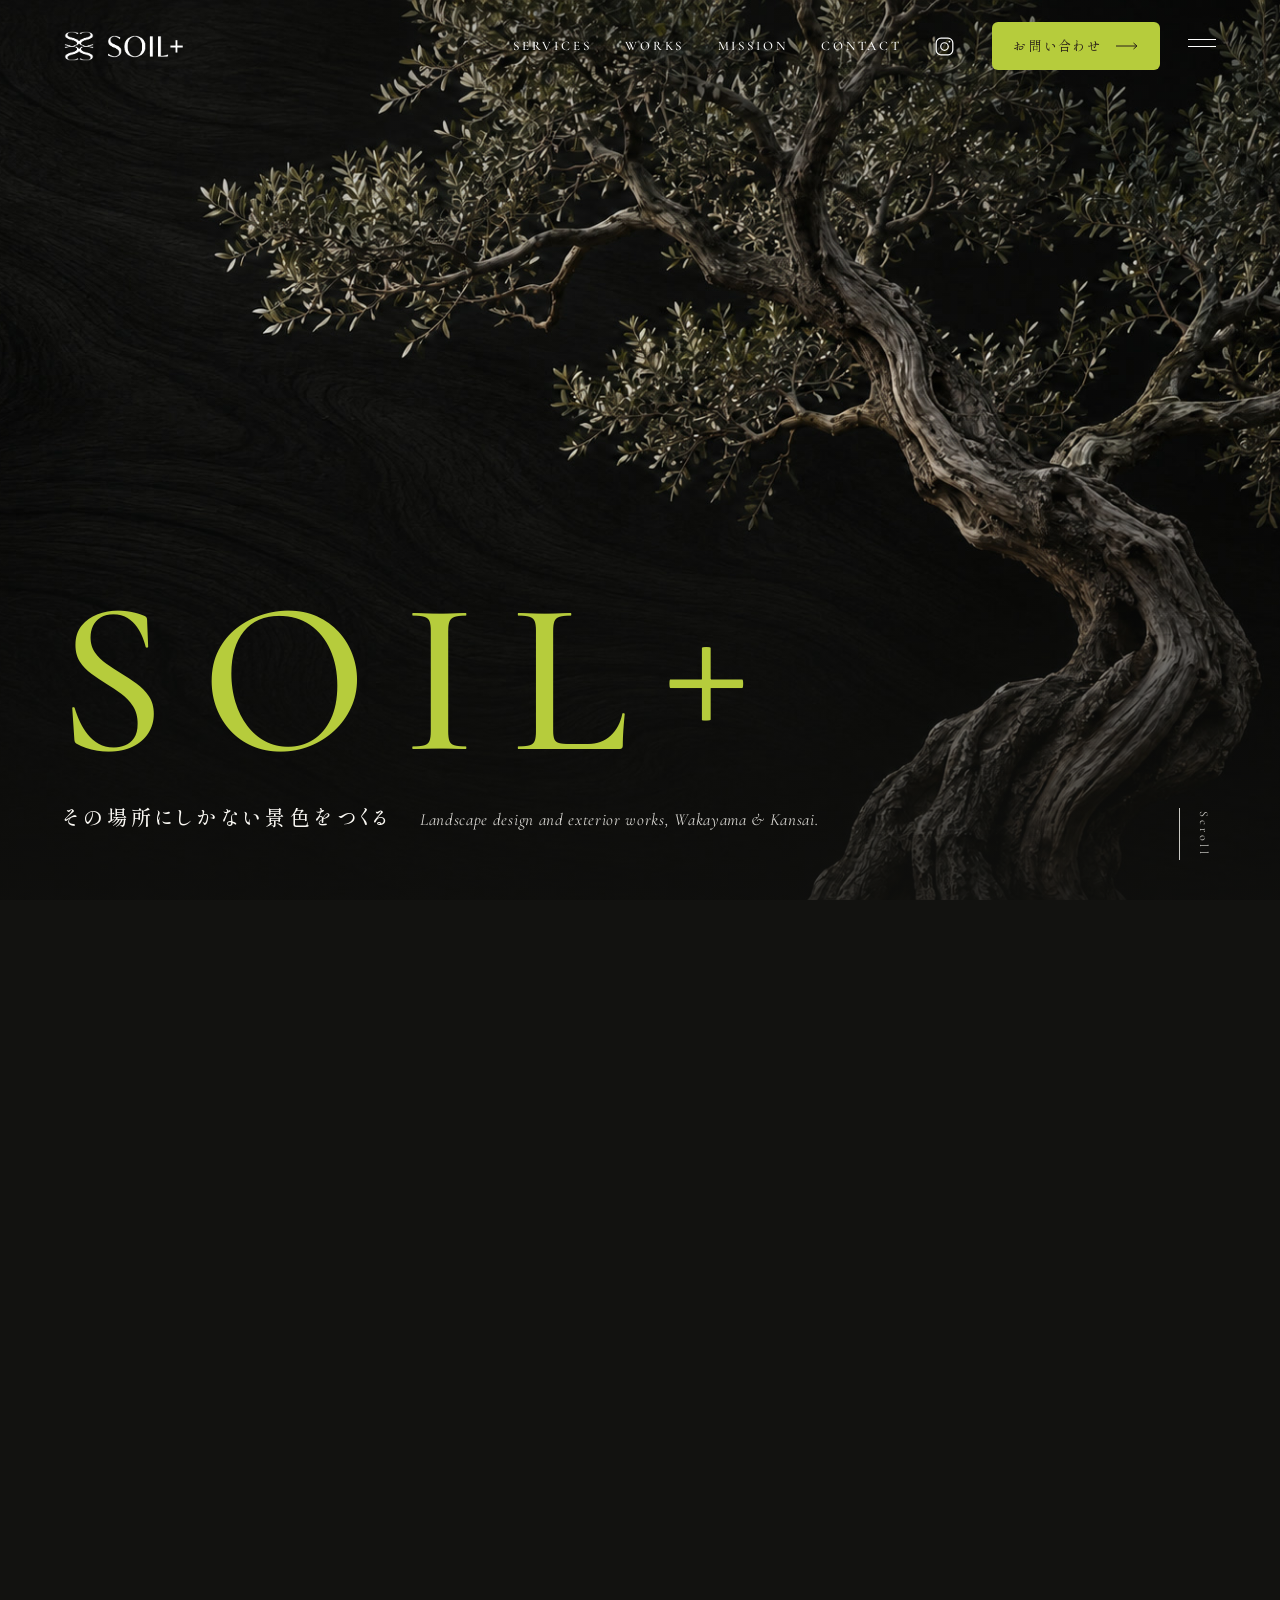
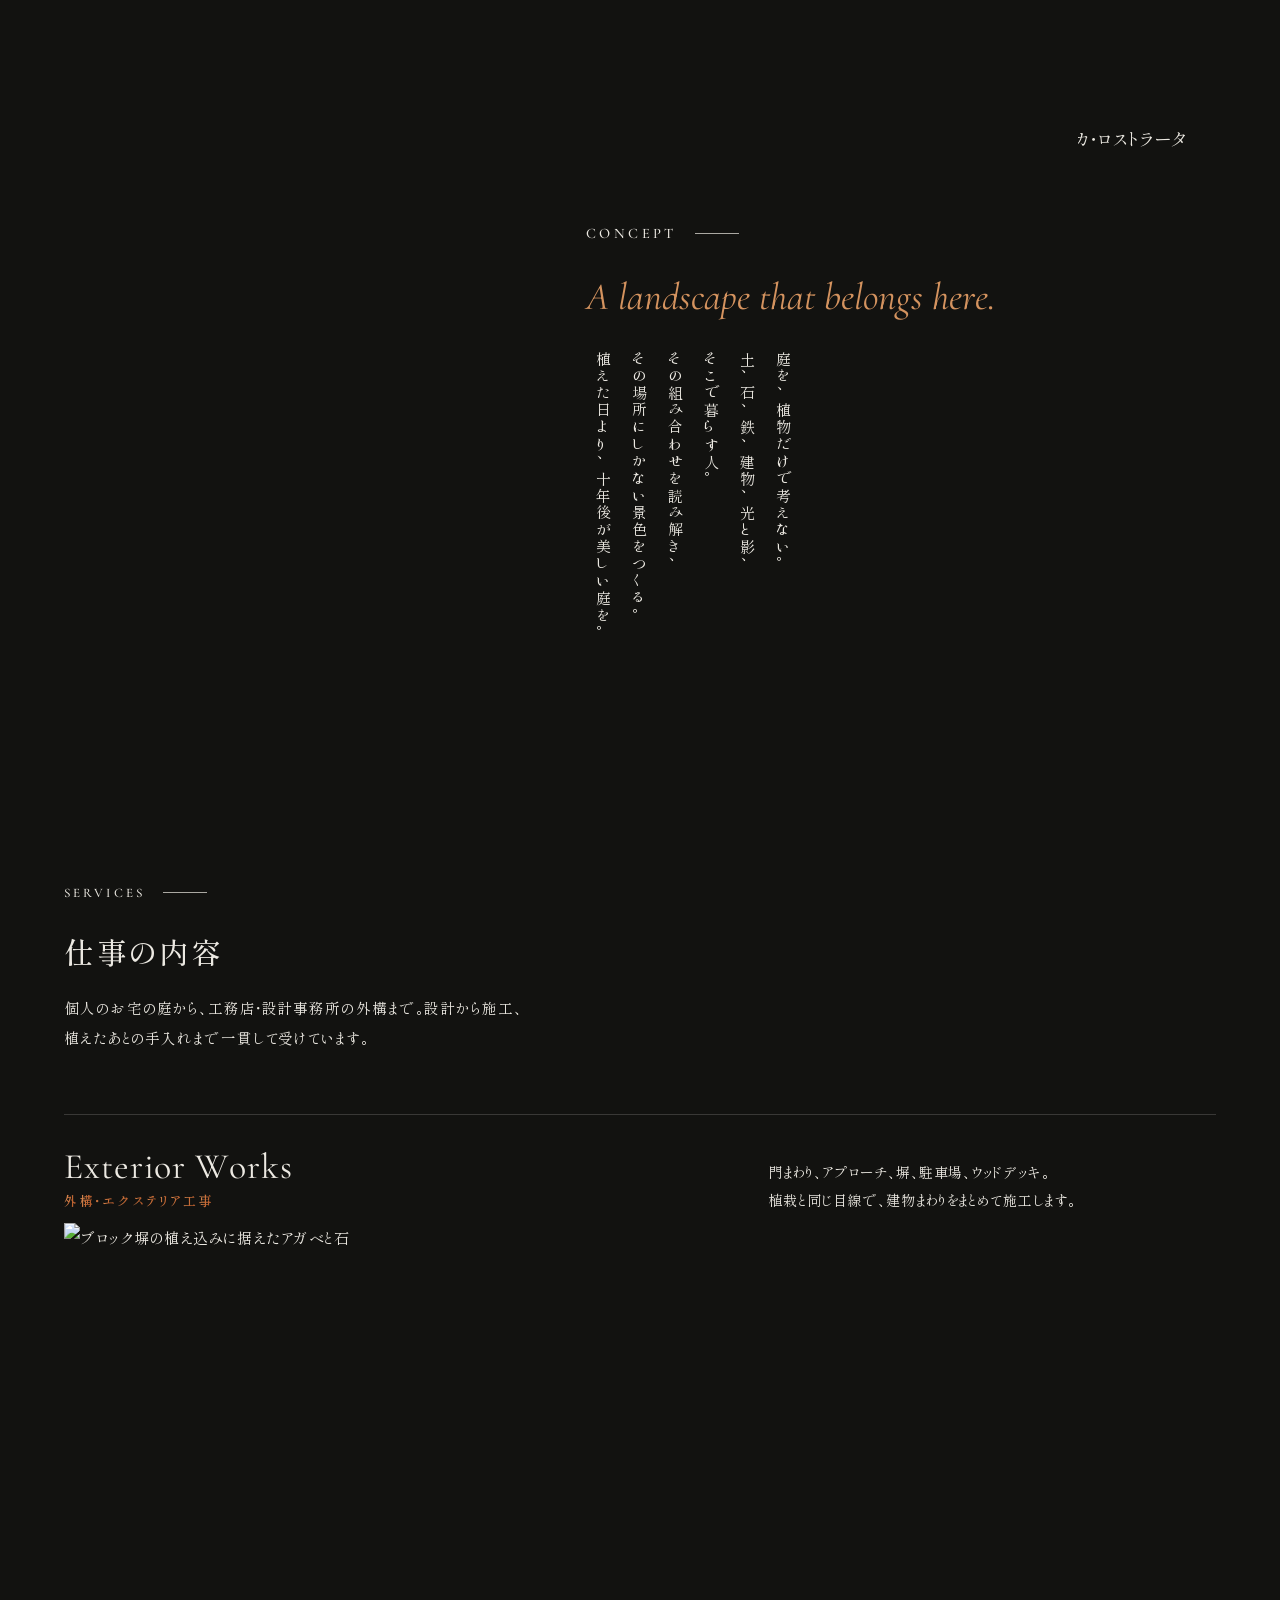
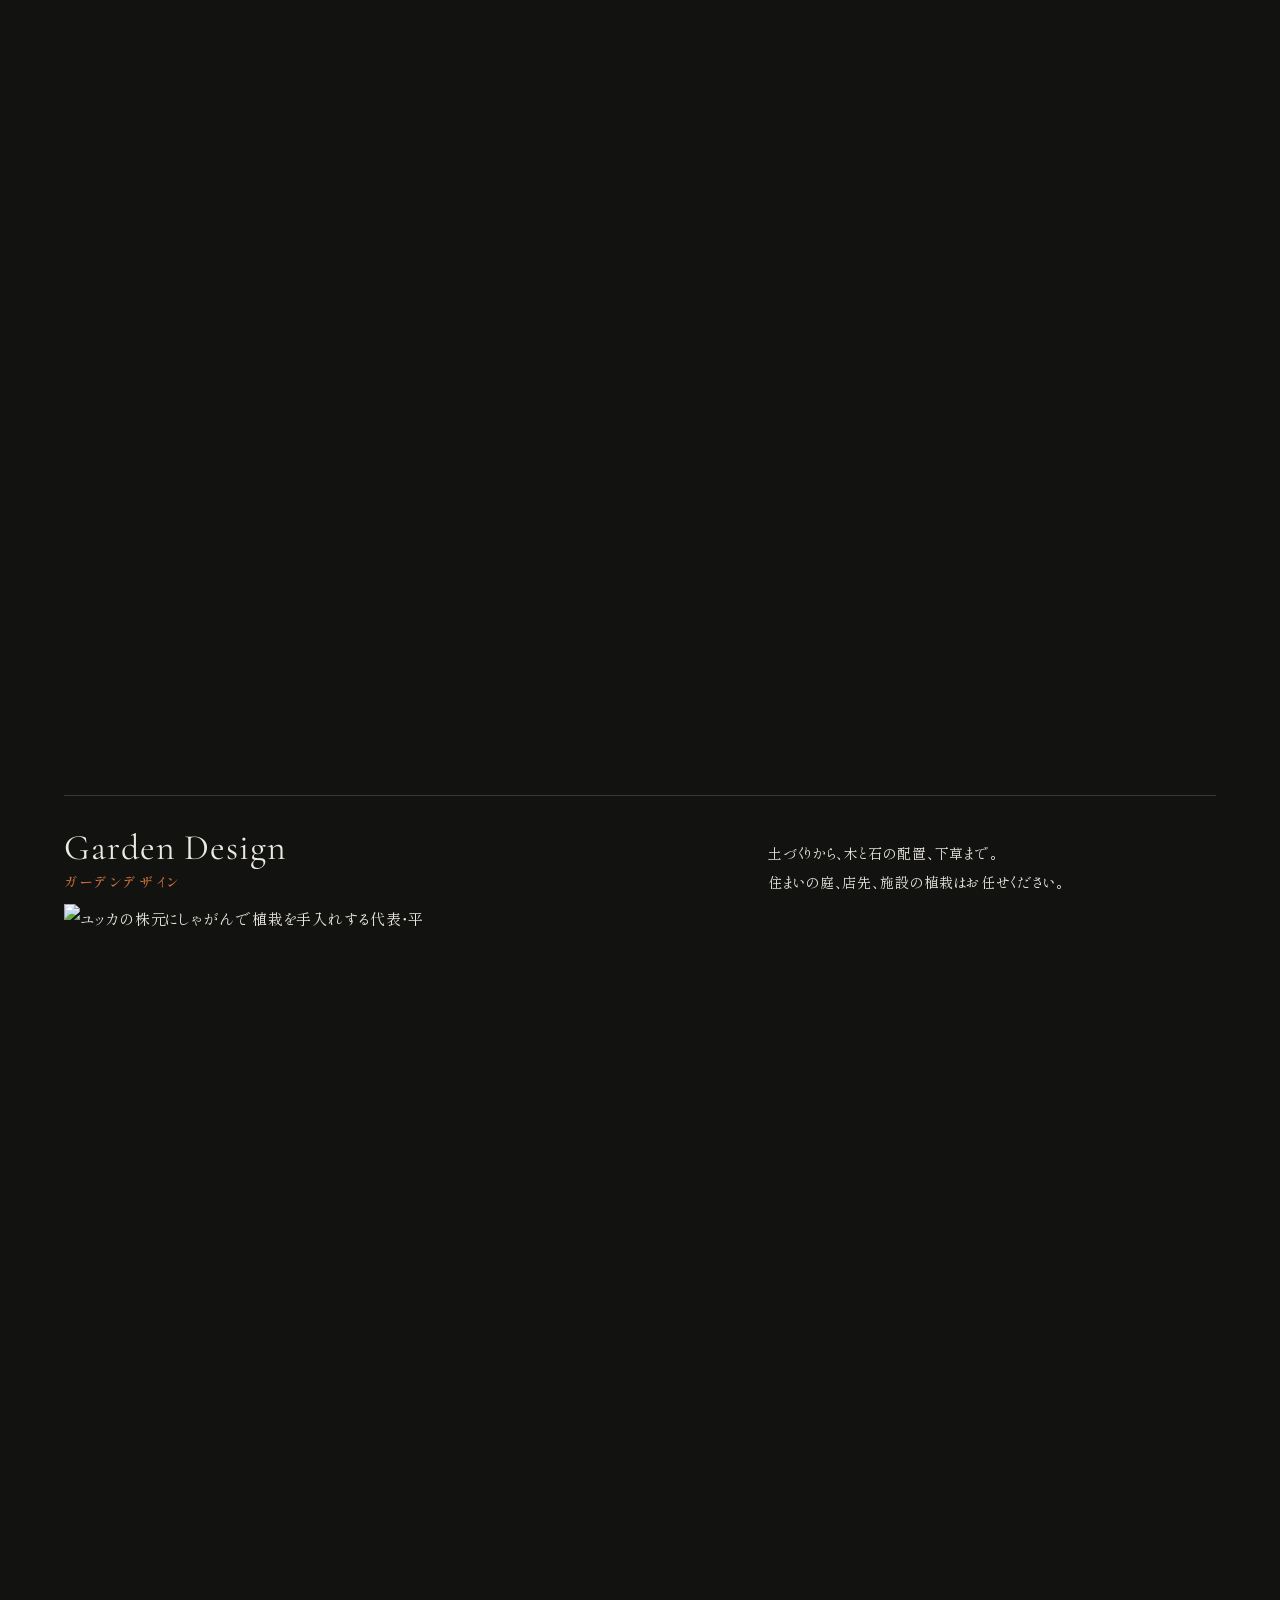
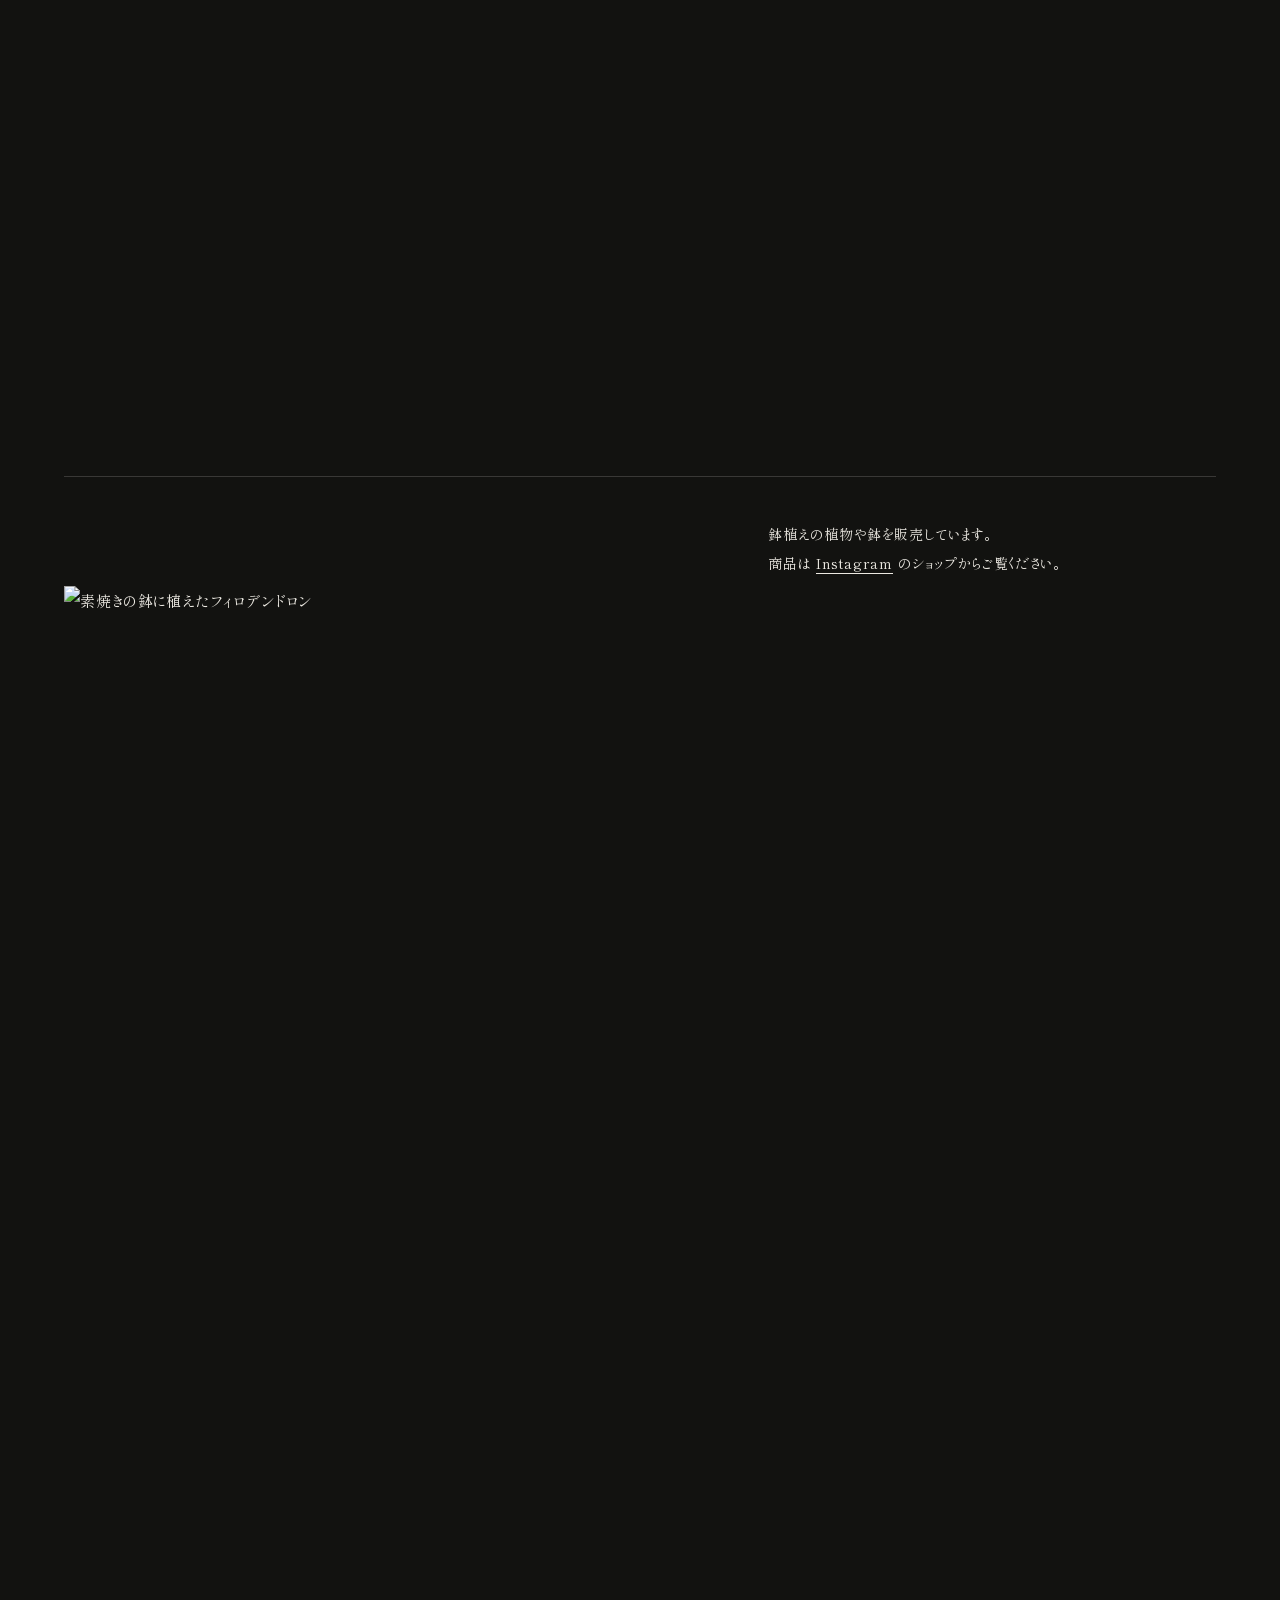
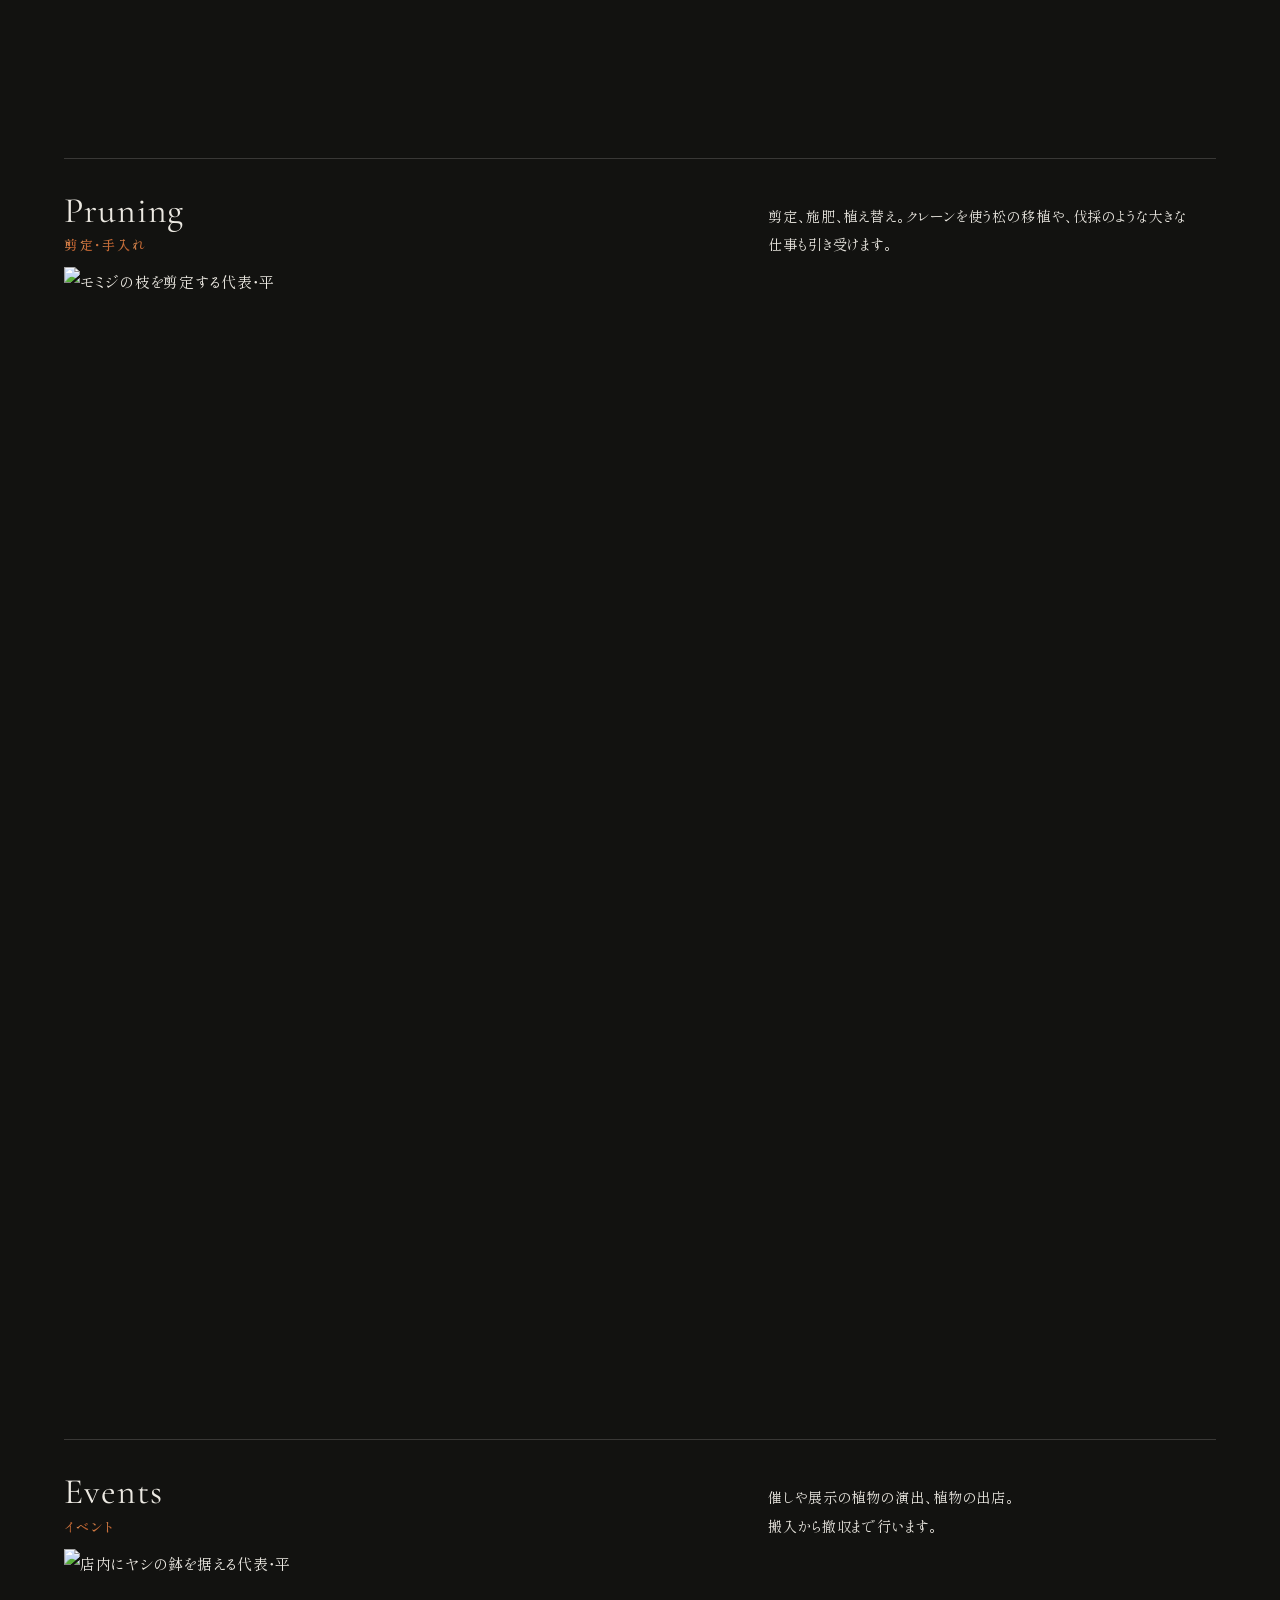
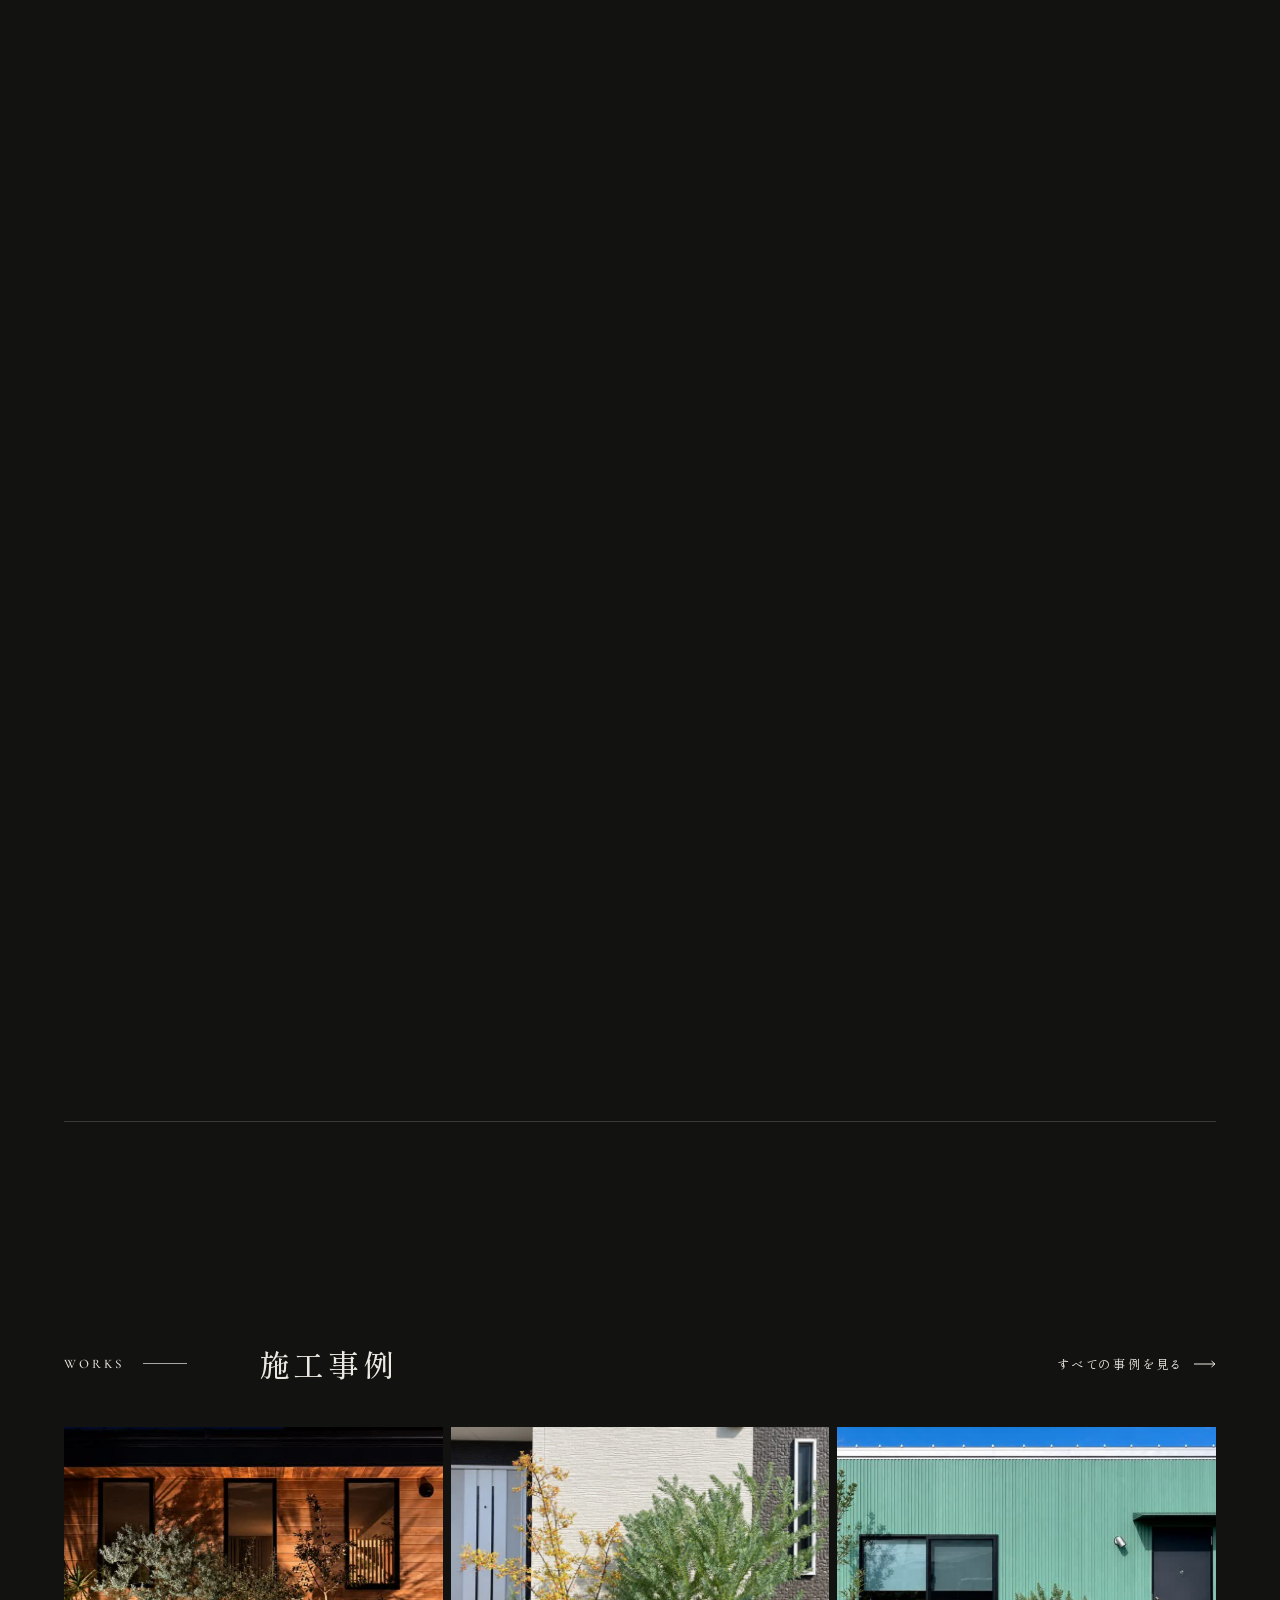
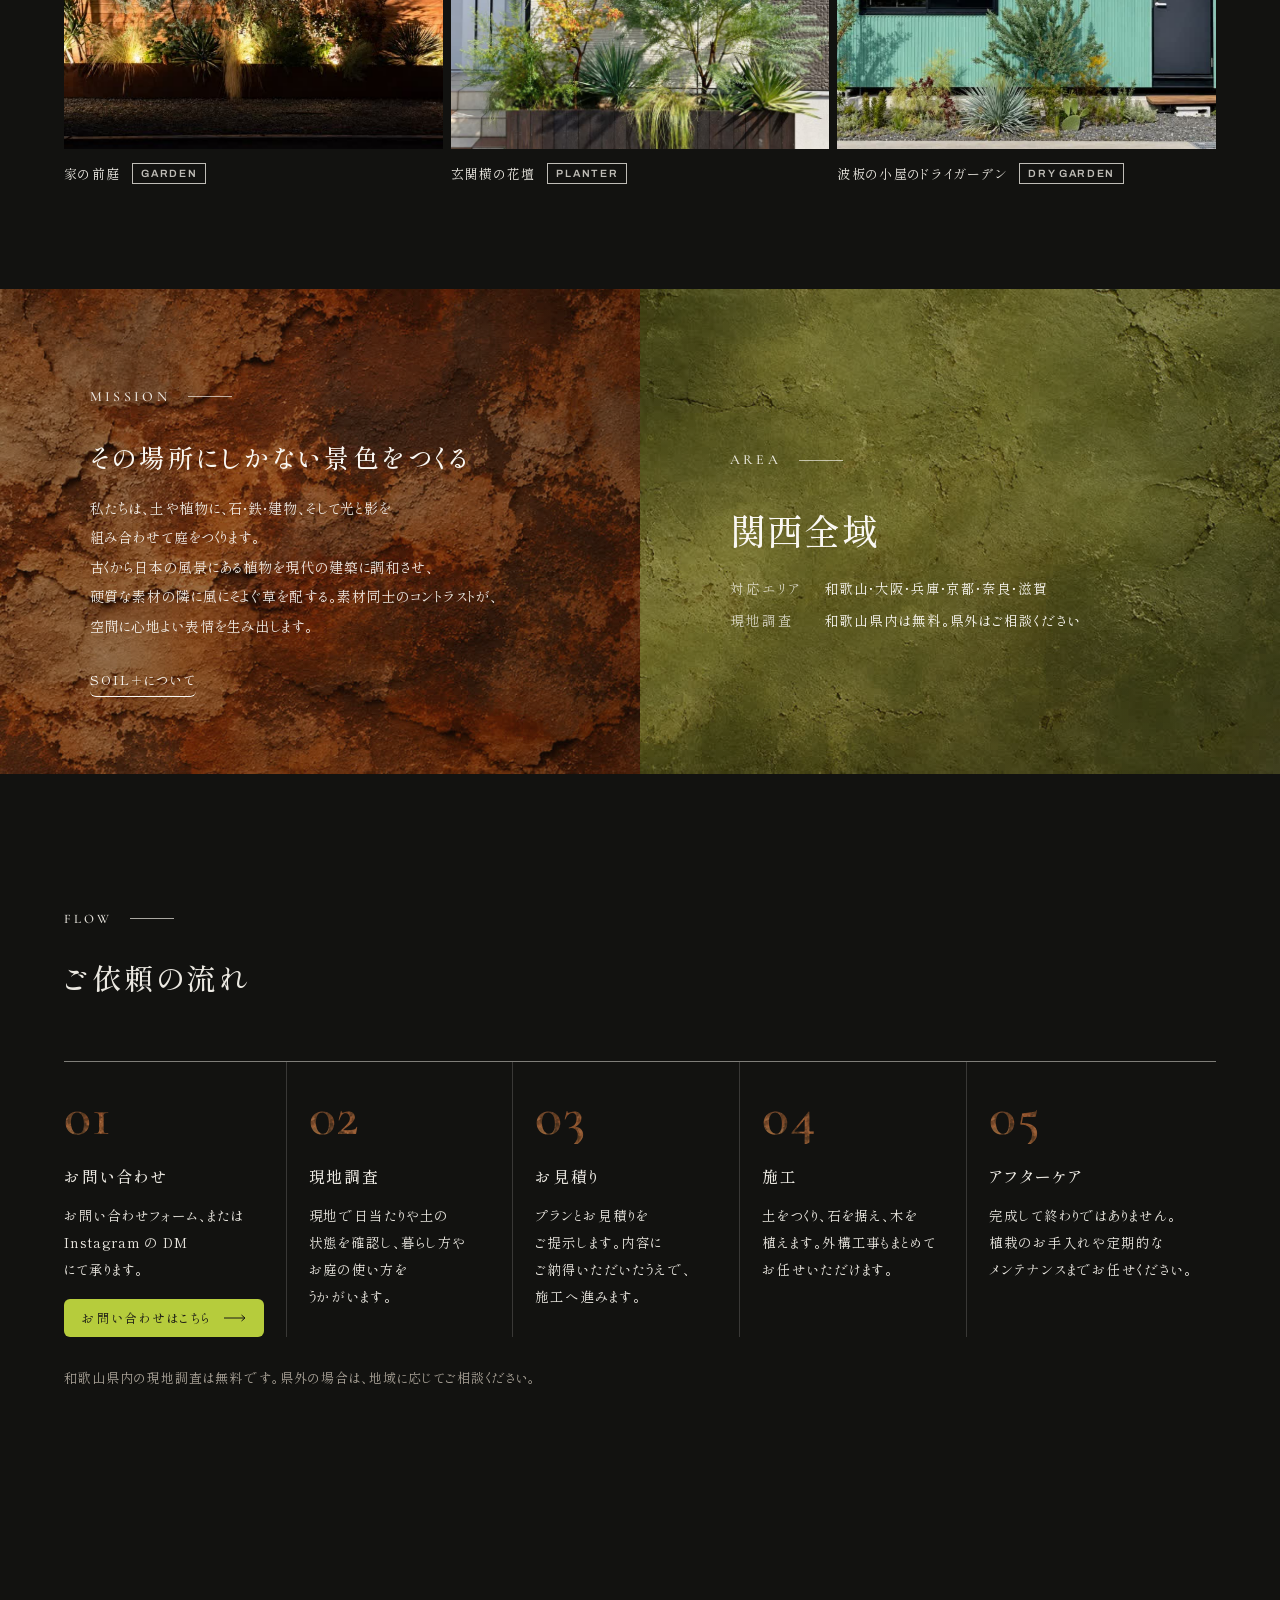
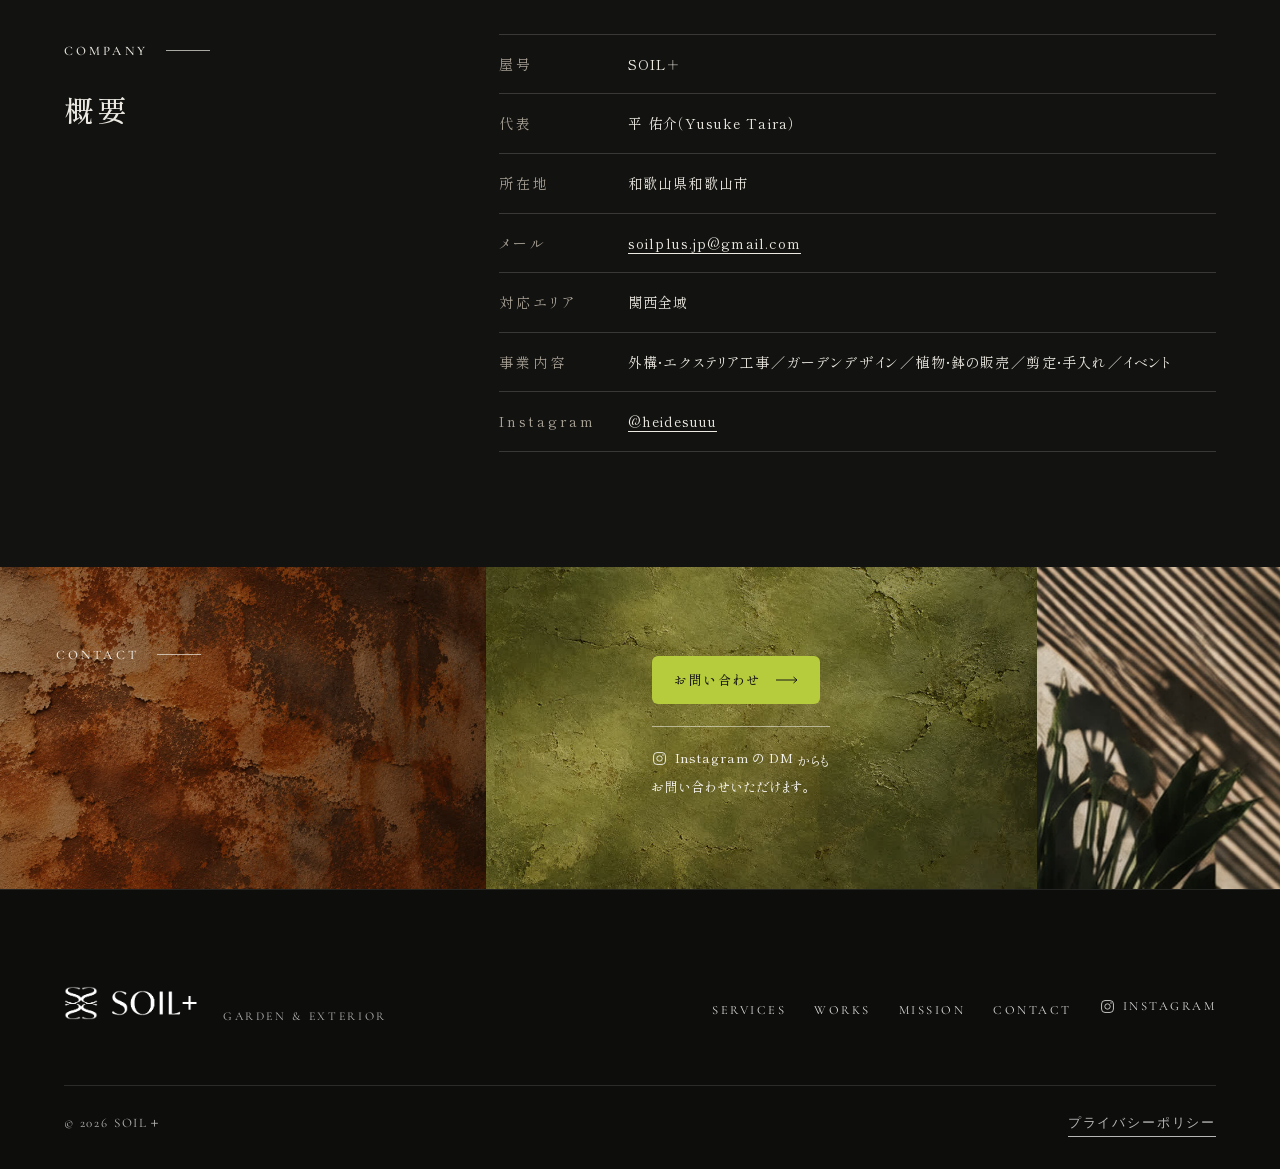
==== index.html @ d4e885af "Add files via upload" ====
<!DOCTYPE html>
<html lang="ja" class="is-locked">
<head>
<meta charset="utf-8">
<meta name="viewport" content="width=device-width, initial-scale=1">
<meta name="referrer" content="strict-origin-when-cross-origin">
<meta name="format-detection" content="telephone=no">
<link rel="icon" href="assets/img/favicon-leaf.png">
<script type="application/ld+json">
{
 "@context": "https://schema.org",
 "@type": "LandscapeArchitect",
 "name": "SOIL＋",
 "alternateName": [
  "SOIL PLUS",
  "ソイルプラス"
 ],
 "description": "和歌山市を拠点に関西全域で、外構・エクステリア工事、ガーデンデザイン、剪定・手入れを行う造園。",
 "founder": {
  "@type": "Person",
  "name": "平 佑介"
 },
 "email": "soilplus.jp@gmail.com",
 "address": {
  "@type": "PostalAddress",
  "addressLocality": "和歌山市",
  "addressRegion": "和歌山県",
  "addressCountry": "JP"
 },
 "areaServed": [
  "和歌山県",
  "大阪府",
  "兵庫県",
  "京都府",
  "奈良県",
  "滋賀県"
 ],
 "knowsAbout": [
  "外構工事",
  "エクステリア",
  "ガーデンデザイン",
  "ドライガーデン",
  "植栽",
  "剪定"
 ],
 "sameAs": [
  "https://www.instagram.com/heidesuuu/"
 ],
 "slogan": "その場所にしかない景色をつくる",
 "hasOfferCatalog": {
  "@type": "OfferCatalog",
  "name": "仕事の内容",
  "itemListElement": [
   {
    "@type": "Offer",
    "itemOffered": {
     "@type": "Service",
     "name": "外構・エクステリア工事"
    }
   },
   {
    "@type": "Offer",
    "itemOffered": {
     "@type": "Service",
     "name": "ガーデンデザイン"
    }
   },
   {
    "@type": "Offer",
    "itemOffered": {
     "@type": "Service",
     "name": "植物・鉢の販売"
    }
   },
   {
    "@type": "Offer",
    "itemOffered": {
     "@type": "Service",
     "name": "剪定・手入れ"
    }
   },
   {
    "@type": "Offer",
    "itemOffered": {
     "@type": "Service",
     "name": "イベントの植物演出"
    }
   }
  ]
 },
 "url": "https://soilplus.jp/",
 "image": "https://soilplus.jp/assets/img/hero-olive.jpg",
 "logo": "https://soilplus.jp/assets/img/logo-mark.png"
}
</script>
<title>SOIL＋ — 外構・ガーデンデザイン｜和歌山・関西</title>
<meta name="description" content="和歌山市の造園・外構「SOIL＋（ソイルプラス）」。和歌山・大阪など関西全域で、外構・エクステリア工事、ドライガーデンなどのガーデンデザイン、剪定・手入れを行います。和歌山県内は現地調査無料。">
<meta name="robots" content="noindex, nofollow"><!-- 公開時に外す -->
<meta property="og:title" content="SOIL＋ — 外構・ガーデンデザイン">
<meta property="og:description" content="その場所にしかない景色をつくる">
<meta property="og:type" content="website">
<meta property="og:image" content="https://soilplus.jp/assets/img/hero-olive.jpg">
<link rel="canonical" href="https://soilplus.jp/">
<meta name="twitter:card" content="summary_large_image">
<meta property="og:locale" content="ja_JP">
<link rel="preconnect" href="https://fonts.googleapis.com">
<link rel="preconnect" href="https://fonts.gstatic.com" crossorigin>
<link href="https://fonts.googleapis.com/css2?family=Cormorant+Garamond:ital,wght@0,400;0,500;0,600;1,400;1,500&family=Shippori+Mincho:wght@400;500;600&family=Archivo:wght@500;600;800&display=swap" rel="stylesheet">
<link rel="stylesheet" href="assets/css/style.css?v=20261019a">
<link rel="stylesheet" href="assets/css/pages.css?v=20261019a">
<link rel="stylesheet" href="assets/css/v4.css?v=20261019a">
<link rel="stylesheet" href="assets/css/motion.css?v=20261019a">
<link rel="stylesheet" href="assets/css/wood.css?v=20261019a">
<noscript><style>.splash{display:none}.hero__img{opacity:1;transform:none}.hero__title span{transform:none}.hero__sub,.hero__shade,.header{opacity:1}.header{pointer-events:auto}[data-reveal]{opacity:1;transform:none}html.is-locked{overflow:auto}</style></noscript>
</head>
<body class="has-wood">
<div class="woodbg" aria-hidden="true"></div>

<!-- ロゴは assets/img/logo-mark.png・logo-word.png（支給JPGから切り出し。正式なベクターデータが届いたら差し替え） -->
<svg width="0" height="0" style="position:absolute" aria-hidden="true">
  <symbol id="mark" viewBox="0 0 100 100">
    <g font-family="'Cormorant Garamond', Georgia, serif" font-weight="600" font-size="66" fill="currentColor">
      <text x="47" y="55">S</text>
      <text x="47" y="55" transform="matrix(-1 0 0 1 100 0)">S</text>
      <text x="47" y="55" transform="matrix(1 0 0 -1 0 100)">S</text>
      <text x="47" y="55" transform="matrix(-1 0 0 -1 100 100)">S</text>
    </g>
  </symbol>
  <symbol id="arrow" viewBox="0 0 22 8"><path d="M0 4h21M17.5 1 21 4l-3.5 3" fill="none" stroke="currentColor"/></symbol>
  <filter id="flow" x="-20%" y="-20%" width="140%" height="140%" color-interpolation-filters="sRGB">
    <feTurbulence type="fractalNoise" baseFrequency="0.0035 0.011" numOctaves="2" seed="7" result="n"/>
    <feOffset in="n" dx="0" dy="0" result="m"/>
    <feDisplacementMap in="SourceGraphic" in2="m" scale="16" xChannelSelector="R" yChannelSelector="G"/>
  </filter>
  <linearGradient id="igGrad" x1="0" y1="1" x2="1" y2="0"><stop offset="0" stop-color="#feda75"/><stop offset="0.3" stop-color="#fa7e1e"/><stop offset="0.6" stop-color="#d62976"/><stop offset="1" stop-color="#4f5bd5"/></linearGradient>
  <symbol id="ig" viewBox="0 0 24 24"><rect x="2.5" y="2.5" width="19" height="19" rx="5.5" fill="none" style="stroke:var(--igs,currentColor)" stroke-width="1.4"/><circle cx="12" cy="12" r="4.3" fill="none" style="stroke:var(--igs,currentColor)" stroke-width="1.4"/><circle cx="17.6" cy="6.4" r="1.1" style="fill:var(--igf,currentColor)"/></symbol>
</svg>

<!-- Opening -->
<div class="splash" aria-hidden="true">
  <div class="splash__logo">
    <img class="lg lg-mark" src="assets/img/logo-mark.png" alt=""><img class="lg lg-word" src="assets/img/logo-word.png" alt=""><span class="sr">SOIL＋</span>
  </div>
  <div class="splash__bar"><i></i></div>
  <div class="splash__count">000</div>
</div>

<!-- Header -->
<header class="header">
  <a class="brand" href="index.html" aria-label="SOIL＋ トップへ">
    <img class="lg lg-mark" src="assets/img/logo-mark.png" alt=""><img class="lg lg-word" src="assets/img/logo-word.png" alt=""><span class="sr">SOIL＋</span>
  </a>
  <nav class="gnav" aria-label="メイン">
    <a href="#services">Services</a>
    <a href="works.html">Works</a>
    <a href="mission.html">Mission</a>
    <a href="contact.html">Contact</a>
  </nav>
  <a class="ig-link" href="https://www.instagram.com/heidesuuu/" target="_blank" rel="noopener" aria-label="Instagram（@heidesuuu）を開く"><svg aria-hidden="true"><use href="#ig"></use></svg></a>
  <a class="cta" href="contact.html">お問い合わせ<svg aria-hidden="true"><use href="#arrow"></use></svg></a>
  <button class="menu-btn" type="button" aria-expanded="false" aria-controls="nav" aria-label="メニュー">
    <span class="t-menu">Menu</span><span class="t-close">Close</span><i></i>
  </button>
</header>

<nav class="nav" id="nav" aria-label="サイト内">
  <ul>
    <li style="--i:0"><a href="index.html">Top<small>はじめに</small></a></li>
    <li style="--i:1"><a href="#services">Services<small>仕事の内容</small></a></li>
    <li style="--i:2"><a href="works.html">Works<small>施工事例</small></a></li>
    <li style="--i:3"><a href="mission.html">Mission<small>SOIL＋について</small></a></li>
    <li style="--i:4"><a href="contact.html">Contact<small>お問い合わせ</small></a></li>
    <li style="--i:5"><a href="https://www.instagram.com/heidesuuu/" target="_blank" rel="noopener">Instagram<small>@heidesuuu</small></a></li>
  </ul>
  <div class="nav__foot">
    <span>SOIL＋ — Garden &amp; Exterior</span>
    <span>Wakayama / Kansai</span>
  </div>
</nav>

<main data-header="light">

  <!-- Hero -->
  <section class="hero" id="top" data-header="light">
    <div class="hero__stick">
    <img class="hero__frame" src="assets/img/open-1.jpg" alt="" aria-hidden="true">
    <img class="hero__frame" src="assets/img/open-2.jpg" alt="" aria-hidden="true">
    <img class="hero__frame" src="assets/img/open-3.jpg" alt="" aria-hidden="true">
    <img class="hero__frame" src="assets/img/open-4.jpg" alt="" aria-hidden="true">
    <picture class="hero__pic"><source media="(max-width: 600px)" srcset="assets/img/hero-olive-sp.jpg"><img class="hero__img" src="assets/img/hero-olive.jpg" alt="黒い木目を背にしたオリーブの古木" fetchpriority="high"></picture>
    <div class="hero__shade" aria-hidden="true"></div>
    <div class="hero__area">
      <h1 class="hero__title"><span>SOIL<span class="plus">+</span></span></h1>
      <p class="hero__sub">
        <strong>その場所にしかない景色をつくる</strong>
        <em>Landscape design and exterior works,<br class="sp-br"> Wakayama &amp; Kansai.</em>
      </p>
    </div>
    <div class="hero__scroll" aria-hidden="true">Scroll</div>
    </div>
  </section>

  <!-- Concept -->
  <section class="c3" id="concept">
    <figure class="c3__photo" data-reveal><img src="assets/img/real-garden-walk.jpg" alt="縦格子の塀とシルバーリーフの木が並ぶ庭を歩く代表・平" loading="lazy"></figure>
    <div class="c3__body">
      <p class="label">Concept</p>
      <h2 class="concept__lead">A landscape that belongs here.</h2>
      <div class="concept__text">
        <p>庭を、植物だけで考えない。<br>
        土、石、鉄、建物、光と影、<br>
        そこで暮らす人。<br>
        その組み合わせを読み解き、<br>
        その場所にしかない景色をつくる。<br>
        植えた日より、十年後が美しい庭を。</p>
      </div>
    </div>
    <figure class="c3__side" data-reveal><img src="assets/img/real-yucca.jpg" alt="細い葉を放射状に広げたユッカ・ロストラータ" loading="lazy"></figure>
  </section>

  <!-- Services -->
  <section class="svc5" id="services">
    <div class="container">
      <p class="label">Services</p>
      <h2 class="jp-h">仕事の内容</h2>
      <p class="svc5__lead">個人のお宅の庭から、工務店・設計事務所の外構まで。設計から施工、植えたあとの手入れまで一貫して受けています。</p>
      <div class="svc5__list">
        <article class="svc5__row">
          <h3>Exterior Works<small>外構・エクステリア工事</small></h3>
          <p>門まわり、アプローチ、塀、駐車場、ウッドデッキ。<br>植栽と同じ目線で、建物まわりをまとめて施工します。</p>
          <figure class="svc5__thumb"><img src="assets/img/real-agave-wall-s.jpg" alt="ブロック塀の植え込みに据えたアガベと石" loading="lazy" width="640" height="1140"></figure>
        </article>
        <article class="svc5__row">
          <h3>Garden Design<small>ガーデンデザイン</small></h3>
          <p>土づくりから、木と石の配置、下草まで。<br>住まいの庭、店先、施設の植栽はお任せください。</p>
          <figure class="svc5__thumb"><img src="assets/img/real-planting-s.jpg" alt="ユッカの株元にしゃがんで植栽を手入れする代表・平" loading="lazy" width="640" height="1140"></figure>
        </article>
        <article class="svc5__row">
          <h3>Plants &amp; Goods<small>植物・鉢の販売</small></h3>
          <p>鉢植えの植物や鉢を販売しています。<br>商品は <a href="https://www.instagram.com/heidesuuu/" target="_blank" rel="noopener">Instagram</a> のショップからご覧ください。</p>
          <figure class="svc5__thumb"><img src="assets/img/real-philodendron-s.jpg" alt="素焼きの鉢に植えたフィロデンドロン" loading="lazy" width="640" height="1140"></figure>
        </article>
        <article class="svc5__row">
          <h3>Pruning<small>剪定・手入れ</small></h3>
          <p>剪定、施肥、植え替え。クレーンを使う松の移植や、伐採のような大きな仕事も引き受けます。</p>
          <figure class="svc5__thumb"><img src="assets/img/real-pruning-s.jpg" alt="モミジの枝を剪定する代表・平" loading="lazy" width="640" height="1140"></figure>
        </article>
        <article class="svc5__row">
          <h3>Events<small>イベント</small></h3>
          <p>催しや展示の植物の演出、植物の出店。<br>搬入から撤収まで行います。</p>
          <figure class="svc5__thumb"><img src="assets/img/real-palm-shop-s.jpg" alt="店内にヤシの鉢を据える代表・平" loading="lazy" width="640" height="1140"></figure>
        </article>
      </div>
    </div>
  </section>


  <!-- Works preview -->
  <section class="wprev" id="works">
    <div class="container">
      <div class="wprev__head">
        <p class="label">Works</p>
        <h2 class="jp-h">施工事例</h2>
        <a class="arrow-link" href="works.html">すべての事例を見る<svg aria-hidden="true"><use href="#arrow"></use></svg></a>
      </div>
      <div class="wgrid wgrid--3">
        <figure data-reveal><a href="works.html#w1"><img src="assets/img/ba1-night-s.jpg" alt="夜の照明に浮かぶ家の前庭" loading="lazy"></a>
          <figcaption>家の前庭<span class="tags"><i class="tag">Garden</i></span></figcaption></figure>
        <figure data-reveal><a href="works.html#w2"><img src="assets/img/ba2-after-s.jpg" alt="玄関横の焼杉プランターの植栽" loading="lazy"></a>
          <figcaption>玄関横の花壇<span class="tags"><i class="tag">Planter</i></span></figcaption></figure>
        <figure data-reveal><a href="works.html#w3"><img src="assets/img/ba3-after-s.jpg" alt="波板の小屋の前のドライガーデン" loading="lazy"></a>
          <figcaption>波板の小屋のドライガーデン<span class="tags"><i class="tag">Dry garden</i></span></figcaption></figure>
      </div>
    </div>
  </section>

  <!-- Mission / Area -->
  <section class="mv" aria-label="SOIL＋について・対応エリア" data-header="light">
    <div class="mv__item mv__item--rust">
      <p class="label">Mission</p>
      <h3 class="jp-h">その場所にしかない景色をつくる</h3>
      <p>私たちは、土や植物に、石・鉄・建物、そして光と影を組み合わせて庭をつくります。<br>古くから日本の風景にある植物を<span class="nw">現代の建築に調和させ、</span><br>硬質な素材の隣に風にそよぐ草を配する。素材同士のコントラストが、<span class="nw">空間に心地よい表情を生み出します。</span></p>
      <a class="mv__more" href="mission.html">SOIL＋について</a>
    </div>
    <div class="mv__item mv__item--olive" id="area">
      <p class="label">Area</p>
      <h3 class="jp-h"><span class="mv__big">関西全域</span></h3>
      <dl>
        <dt>対応エリア</dt><dd>和歌山・大阪・兵庫・京都・奈良・滋賀</dd>
        <dt>現地調査</dt><dd>和歌山県内は無料。県外はご相談ください</dd>
      </dl>
    </div>
  </section>

  <!-- Flow -->
  <section class="steps" id="flow">
    <div class="container">
      <p class="label">Flow</p>
      <h2 class="jp-h">ご依頼の流れ</h2>
      <ol>
        <li><b>01</b><h3>お問い合わせ</h3><p>お問い合わせフォーム、または<span class="nw">Instagram の DM</span> にて承ります。</p><a class="step-cta" href="contact.html">お問い合わせはこちら<svg aria-hidden="true" width="22" height="8"><use href="#arrow"></use></svg></a></li>
        <li><b>02</b><h3>現地調査</h3><p>現地で日当たりや土の状態を確認し、暮らし方やお庭の使い方をうかがいます。</p></li>
        <li><b>03</b><h3>お見積り</h3><p>プランとお見積りをご提示します。内容にご納得いただいたうえで、施工へ進みます。</p></li>
        <li><b>04</b><h3>施工</h3><p>土をつくり、石を据え、木を植えます。外構工事もまとめてお任せいただけます。</p></li>
        <li><b>05</b><h3>アフターケア</h3><p>完成して終わりではありません。植栽のお手入れや定期的なメンテナンスまでお任せください。</p></li>
      </ol>
      <p class="steps__note">和歌山県内の現地調査は無料です。県外の場合は、地域に応じてご相談ください。</p>
    </div>
  </section>

  <!-- Company -->
  <section class="profile profile--home" id="company">
    <div class="container profile__grid">
      <div>
        <p class="label">Company</p>
        <h2 class="jp-h">概要</h2>
      </div>
      <div class="company">
        <dl>
          <dt>屋号</dt><dd>SOIL＋</dd>
          <dt>代表</dt><dd>平 佑介（Yusuke Taira）</dd>
          <dt>所在地</dt><dd>和歌山県和歌山市</dd>
          <dt>メール</dt><dd><a href="mailto:soilplus.jp@gmail.com">soilplus.jp@gmail.com</a></dd>
          <dt>対応エリア</dt><dd>関西全域</dd>
          <dt>事業内容</dt><dd>外構・エクステリア工事／ガーデンデザイン／植物・鉢の販売／剪定・手入れ／イベント</dd>
          <dt>Instagram</dt><dd><a href="https://www.instagram.com/heidesuuu/" target="_blank" rel="noopener">@heidesuuu</a></dd>
        </dl>
      </div>
    </div>
  </section>

  <!-- Contact band -->
  <section class="cband" id="contact" data-header="light">
    <div class="cband__lead">
      <p class="label">Contact</p>
      <h2 class="jp-h cband__h"><span class="nw">お庭・外構のご相談、</span><br><span class="nw">設計事務所・工務店さまからのご依頼、</span><br><span class="nw">その他ご質問など、</span><br><span class="nw">お気軽にお問い合わせください。</span></h2>
    </div>
    <div class="cband__act">
      <a class="cta" href="contact.html">お問い合わせ<svg aria-hidden="true"><use href="#arrow"></use></svg></a>
      <p><a class="ig-text" href="https://www.instagram.com/heidesuuu/" target="_blank" rel="noopener"><svg aria-hidden="true"><use href="#ig"></use></svg>Instagram の DM</a> からも<br>お問い合わせいただけます。</p>
    </div>
    <div class="cband__slats" aria-hidden="true"></div>
  </section>

</main>

<footer class="footer" data-header="light">
  <div class="container">
    <div class="footer__line">
      <div>
        <a class="brand" href="index.html"><img class="lg lg-mark" src="assets/img/logo-mark.png" alt=""><img class="lg lg-word" src="assets/img/logo-word.png" alt=""><span class="sr">SOIL＋</span></a>
        <span class="footer__sub">Garden &amp; Exterior</span>
      </div>
      <nav aria-label="フッター">
        <ul>
          <li><a href="#services">Services</a></li>
          <li><a href="works.html">Works</a></li>
          <li><a href="mission.html">Mission</a></li>
          <li><a href="contact.html">Contact</a></li>
          <li><a class="ig-text" href="https://www.instagram.com/heidesuuu/" target="_blank" rel="noopener"><svg aria-hidden="true"><use href="#ig"></use></svg>Instagram</a></li>
        </ul>
      </nav>
    </div>
    <div class="footer__bottom">
      <span>© <span data-year>2026</span> SOIL＋</span>
      <a href="privacy.html">プライバシーポリシー</a>
    </div>
  </div>
</footer>

<script src="assets/js/main.js?v=20261019a"></script>
<script src="assets/js/motion.js?v=20261019a"></script>
</body>
</html>
---- assets/css/style.css ----
/* ==========================================================================
   SOIL — brand site
   Palette: warm white / paper / soil brown / rust / leaf (yellow-green)
   Type:    Cormorant Garamond (Latin) + Shippori Mincho (Japanese)
   ========================================================================== */

:root {
  --white: #faf8f3;
  --paper: #f0ebe1;
  --ink: #2a2118;
  --stone: #8a8074;
  --line: #ddd6c9;
  --soil: #4a3626;
  --rust: #9c4f2a;
  --leaf: #b6cc3c;
  --black: #141210;

  --en: "Cormorant Garamond", "Times New Roman", Georgia, serif;
  --jp: "Shippori Mincho", "Hiragino Mincho ProN", "Yu Mincho", YuMincho, serif;
  --sans: "Archivo", "Helvetica Neue", Arial, sans-serif;

  --pad: clamp(20px, 5vw, 72px);
  --max: 1320px;

  --ease: cubic-bezier(0.22, 0.61, 0.36, 1);
  --ease-out: cubic-bezier(0.16, 1, 0.3, 1);
}

* { box-sizing: border-box; margin: 0; padding: 0; }
html { -webkit-text-size-adjust: 100%; scroll-behavior: smooth; }
html.is-locked { overflow: hidden; }
body {
  background: var(--white);
  color: var(--ink);
  font-family: var(--jp);
  font-size: 15px;
  line-height: 2;
  letter-spacing: 0.06em;
  font-feature-settings: "palt";
  -webkit-font-smoothing: antialiased;
}
img { display: block; max-width: 100%; height: auto; }
a { color: inherit; text-decoration: none; }
button { font: inherit; color: inherit; background: none; border: 0; cursor: pointer; }
ul { list-style: none; }
:focus-visible { outline: 2px solid var(--rust); outline-offset: 4px; }

.container { width: min(calc(100% - var(--pad) * 2), var(--max)); margin-inline: auto; }
.en { font-family: var(--en); }

/* --------------------------------------------------------------------------
   Splash (opening)
   -------------------------------------------------------------------------- */
.splash {
  position: fixed; inset: 0; z-index: 100;
  background: var(--white);
  display: grid; place-items: center;
  transition: opacity 0.7s var(--ease), visibility 0s linear 0.7s;
}
.splash.is-out { opacity: 0; visibility: hidden; pointer-events: none; }
.splash__logo {
  display: grid; justify-items: center; gap: 20px;
  color: var(--ink);
  animation: splashIn 1s var(--ease-out) both;
}
.splash__logo svg { width: 68px; height: 68px; }
.splash__logo span {
  font-family: var(--en); font-size: 28px; font-weight: 500;
  letter-spacing: 0.34em; text-indent: 0.34em; line-height: 1;
}
.splash__bar { position: absolute; left: 0; bottom: 0; width: 100%; height: 3px; background: rgba(42, 33, 24, 0.08); }
.splash__bar i { display: block; height: 100%; width: 0; background: var(--leaf); transition: width 0.35s var(--ease); }
.splash__count {
  position: absolute; right: var(--pad); bottom: 18px;
  font-family: var(--en); font-size: 14px; letter-spacing: 0.14em;
  color: var(--stone); font-variant-numeric: tabular-nums;
}
@keyframes splashIn { from { opacity: 0; transform: translateY(8px); } to { opacity: 1; transform: none; } }

/* --------------------------------------------------------------------------
   Header (logo + brand name top-left, menu top-right)
   -------------------------------------------------------------------------- */
.header {
  position: fixed; top: 0; left: 0; right: 0; z-index: 60;
  display: flex; align-items: center; justify-content: space-between;
  padding: 22px var(--pad);
  color: var(--ink);
  opacity: 0;
  transition: opacity 0.9s var(--ease), color 0.5s var(--ease);
}
.header { pointer-events: none; }
body.is-loaded .header { opacity: 1; pointer-events: auto; }
.header.is-light, .header.is-open { color: #fff; }

.brand { display: inline-flex; align-items: center; gap: 12px; }
.brand svg { width: 34px; height: 34px; flex: none; }
.brand span {
  font-family: var(--en); font-size: 20px; font-weight: 500;
  letter-spacing: 0.3em; line-height: 1; padding-top: 3px;
}

.menu-btn { display: inline-flex; align-items: center; gap: 14px; font-family: var(--en); font-size: 15px; letter-spacing: 0.22em; padding: 6px 0; }
.menu-btn i { position: relative; display: block; width: 28px; height: 1px; background: currentColor; transition: transform 0.45s var(--ease); }
.menu-btn i::before { content: ""; position: absolute; left: 0; top: -7px; width: 100%; height: 1px; background: currentColor; transition: transform 0.45s var(--ease); }
.header.is-open .menu-btn i { transform: rotate(45deg); }
.header.is-open .menu-btn i::before { transform: translateY(7px) rotate(-90deg); }
.menu-btn .t-close { display: none; }
.header.is-open .menu-btn .t-menu { display: none; }
.header.is-open .menu-btn .t-close { display: inline; }

/* --------------------------------------------------------------------------
   Navigation overlay (the one place the green goes full-bleed)
   -------------------------------------------------------------------------- */
.nav {
  position: fixed; inset: 0; z-index: 50;
  background: var(--soil); color: #fff;
  clip-path: inset(0 0 100% 0);
  transition: clip-path 0.75s var(--ease-out);
  display: grid; align-content: center;
  padding: 0 var(--pad);
}
.nav.is-open { clip-path: inset(0 0 0 0); }
.nav ul { display: grid; gap: clamp(4px, 1.2vh, 12px); }
.nav a {
  display: inline-flex; align-items: baseline; gap: 20px;
  font-family: var(--en); font-size: clamp(36px, 6vw, 62px); font-weight: 400; line-height: 1.15;
  opacity: 0; transform: translateY(18px);
  transition: opacity 0.5s var(--ease), transform 0.6s var(--ease-out);
  transition-delay: 0s;
}
.nav.is-open a { opacity: 1; transform: none; transition-delay: calc(0.18s + var(--i, 0) * 0.05s); }
.nav a:hover { color: var(--leaf); }
.nav a small { font-family: var(--jp); font-size: 12px; letter-spacing: 0.22em; opacity: 0.72; }
.nav__foot {
  position: absolute; left: var(--pad); right: var(--pad); bottom: 28px;
  display: flex; justify-content: space-between; flex-wrap: wrap; gap: 8px 24px;
  font-family: var(--en); font-size: 13px; letter-spacing: 0.16em; opacity: 0.7;
}

/* --------------------------------------------------------------------------
   Hero
   -------------------------------------------------------------------------- */
.hero {
  position: relative; height: 100svh; min-height: 600px;
  background: var(--soil); color: var(--white);
  overflow: hidden;
}
.hero__frame, .hero__img { position: absolute; inset: 0; width: 100%; height: 100%; object-fit: cover; }
.hero__frame { opacity: 0; filter: grayscale(1) contrast(1.08); }
.hero__frame.is-on { opacity: 1; }
.hero__img {
  opacity: 0; transform: scale(1.14);
  transition: opacity 0.9s var(--ease), transform 2s var(--ease-out);
}
.hero__img.is-in { opacity: 1; transform: scale(1); }
.hero__shade {
  position: absolute; inset: 0; z-index: 1;
  background:
    linear-gradient(to bottom, rgba(20, 18, 16, 0.42), rgba(20, 18, 16, 0) 22%),
    linear-gradient(to top, rgba(20, 18, 16, 0.78), rgba(20, 18, 16, 0) 62%);
  opacity: 0; transition: opacity 1.2s var(--ease);
}
.hero.is-ready .hero__shade { opacity: 1; }
.hero__area { position: absolute; left: var(--pad); right: var(--pad); bottom: clamp(36px, 7vh, 88px); z-index: 2; }
.hero__title { color: var(--leaf);
  font-family: var(--en); font-weight: 500;
  font-size: clamp(96px, 17vw, 236px); line-height: 0.86; letter-spacing: 0.04em;
  margin-left: -0.03em; overflow: hidden;
}
.hero__title span { display: block; transform: translateY(106%); transition: transform 1.2s var(--ease-out); }
.hero.is-ready .hero__title span { transform: none; }
.hero__sub {
  margin-top: 24px;
  display: flex; flex-wrap: wrap; align-items: baseline; gap: 6px 28px;
  opacity: 0; transform: translateY(10px);
  transition: opacity 0.9s var(--ease) 0.5s, transform 0.9s var(--ease) 0.5s;
}
.hero.is-ready .hero__sub { opacity: 1; transform: none; }
.hero__sub strong { font-weight: 500; font-size: clamp(16px, 1.6vw, 20px); letter-spacing: 0.24em; }
.hero__sub em { font-family: var(--en); font-style: italic; font-size: 17px; letter-spacing: 0.04em; opacity: 0.85; }
.hero__scroll {
  position: absolute; right: var(--pad); bottom: 40px; z-index: 2;
  display: flex; flex-direction: column; align-items: center; gap: 12px;
  font-family: var(--en); font-size: 12px; letter-spacing: 0.26em;
  writing-mode: vertical-rl;
  opacity: 0; transition: opacity 1s var(--ease) 1.2s;
}
.hero.is-ready .hero__scroll { opacity: 0.8; }
.hero__scroll::after { content: ""; width: 1px; height: 52px; background: currentColor; }

/* --------------------------------------------------------------------------
   Sections (shared)
   -------------------------------------------------------------------------- */
.section { padding-block: clamp(88px, 12vw, 160px); }
.section__head { display: flex; align-items: baseline; gap: 22px; margin-bottom: clamp(40px, 6vw, 72px); }
.section__head h2 { font-family: var(--en); font-weight: 400; font-size: clamp(40px, 5vw, 64px); line-height: 1; letter-spacing: 0.02em; }
.section__head span { font-size: 13px; letter-spacing: 0.24em; color: var(--stone); }

/* Concept */
.concept { padding-block: clamp(96px, 14vw, 180px); }
.concept__grid { display: grid; grid-template-columns: 7fr 5fr; gap: clamp(40px, 6vw, 96px); align-items: start; }
.concept__lead {
  font-family: var(--en); font-style: italic; font-weight: 400;
  font-size: clamp(36px, 4.4vw, 60px); line-height: 1.12; letter-spacing: 0;
  max-width: 11em; color: var(--rust);
}
.concept__text { margin-top: clamp(40px, 6vw, 72px); display: flex; }
.concept__text p {
  writing-mode: vertical-rl; text-orientation: mixed;
  height: clamp(360px, 56vh, 560px);
  font-size: 15.5px; line-height: 2.5; letter-spacing: 0.14em;
}
.concept__fig { margin-top: 10px; }
.concept__fig img { width: 100%; aspect-ratio: 11 / 14; object-fit: cover; }
.concept__cap { margin-top: 14px; font-family: var(--en); font-size: 13px; letter-spacing: 0.1em; color: var(--stone); }

/* Services */
.services { background: var(--paper); }
.services__intro { max-width: 34em; margin-top: -16px; margin-bottom: clamp(32px, 4vw, 48px); }
.svc {
  display: grid; grid-template-columns: 5fr 7fr; gap: clamp(28px, 5vw, 80px); align-items: center;
  padding-block: clamp(40px, 5vw, 64px);
  border-top: 1px solid var(--line);
}
.svc-list .svc:last-child { border-bottom: 1px solid var(--line); }
.svc:nth-child(even) { grid-template-columns: 7fr 5fr; }
.svc:nth-child(even) .svc__body { order: 2; }
.svc__body h3 { font-family: var(--en); font-weight: 400; font-size: clamp(30px, 3.4vw, 44px); line-height: 1.05; letter-spacing: 0.01em; }
.svc__body h3 small { display: block; font-family: var(--jp); font-size: 14px; letter-spacing: 0.26em; margin-top: 14px; color: var(--rust); }
.svc__body p { margin-top: 24px; max-width: 28em; }
.svc__fig img { width: 100%; aspect-ratio: 4 / 3; object-fit: cover; }

/* Works */
.works__grid { display: grid; grid-template-columns: repeat(12, 1fr); gap: clamp(20px, 3vw, 40px) clamp(16px, 2.5vw, 32px); }
.work { display: block; }
.work:nth-child(1) { grid-column: 1 / 8; }
.work:nth-child(2) { grid-column: 9 / 13; margin-top: clamp(60px, 10vw, 140px); }
.work:nth-child(3) { grid-column: 3 / 10; margin-top: clamp(20px, 4vw, 60px); }
.work img { width: 100%; aspect-ratio: 7 / 5; object-fit: cover; }
.work:nth-child(2) img { aspect-ratio: 4 / 5; }
.work figcaption { margin-top: 14px; display: flex; flex-wrap: wrap; align-items: center; gap: 8px 18px; }
.work figcaption b { font-weight: 500; font-size: 15px; letter-spacing: 0.12em; }
.works__note { margin-top: 48px; font-size: 12px; color: var(--stone); letter-spacing: 0.1em; }

/* Garment-label tags (the apparel nuance) */
.tags { display: inline-flex; flex-wrap: wrap; gap: 6px; }
.tag {
  display: inline-block; font-family: var(--sans); font-style: normal; font-weight: 600;
  font-size: 10.5px; letter-spacing: 0.16em; text-transform: uppercase; line-height: 1;
  padding: 5px 8px 4px; border: 1px solid currentColor; opacity: 0.8;
}

/* Instagram */
.insta { padding-block: clamp(72px, 10vw, 128px); border-top: 1px solid var(--line); }
.insta__head { display: flex; flex-wrap: wrap; justify-content: space-between; align-items: baseline; gap: 16px 32px; margin-bottom: 36px; }
.insta__head h2 { font-family: var(--en); font-weight: 400; font-size: clamp(36px, 4.4vw, 56px); line-height: 1; }
.insta__head p { font-size: 14px; letter-spacing: 0.16em; }
.insta__grid { display: grid; grid-template-columns: repeat(4, 1fr); gap: 8px; }
.insta__grid img { width: 100%; aspect-ratio: 1; object-fit: cover; }
.link { position: relative; font-family: var(--en); font-size: 17px; letter-spacing: 0.12em; padding-bottom: 3px; white-space: nowrap; }
.link::after { content: ""; position: absolute; left: 0; bottom: 0; width: 100%; height: 1px; background: currentColor; transform-origin: left; transition: transform 0.5s var(--ease); }
.link:hover::after { transform: scaleX(0); transform-origin: right; }

/* Company + Contact */
.info { background: var(--paper); }
.info__grid { display: grid; grid-template-columns: 5fr 6fr; gap: clamp(48px, 8vw, 120px); }
.info h2 { font-family: var(--en); font-weight: 400; font-size: clamp(36px, 4.4vw, 56px); line-height: 1; margin-bottom: 32px; }
.company dl { display: grid; grid-template-columns: auto 1fr; }
.company dt, .company dd { padding: 16px 0; border-top: 1px solid var(--line); font-size: 14px; line-height: 1.9; }
.company dt { letter-spacing: 0.22em; color: var(--stone); white-space: nowrap; padding-right: 32px; }
.company dd { letter-spacing: 0.08em; }
.company dl > :nth-last-child(-n + 2) { border-bottom: 1px solid var(--line); }
.company .pending { color: var(--stone); }
.contact__lead { font-size: 17px; letter-spacing: 0.14em; margin-bottom: 32px; }
.form { display: grid; gap: 24px; }
.field { display: grid; gap: 6px; }
.field label { font-size: 12px; letter-spacing: 0.24em; color: var(--stone); }
.field input, .field textarea {
  width: 100%; border: 0; border-bottom: 1px solid var(--ink); border-radius: 0;
  background: transparent; padding: 10px 0;
  font: inherit; letter-spacing: 0.06em; line-height: 1.7; color: var(--ink);
}
.field textarea { min-height: 140px; resize: vertical; }
.field input:focus, .field textarea:focus { outline: none; border-bottom-color: var(--rust); box-shadow: 0 1px 0 var(--rust); }
.btn {
  justify-self: start; display: inline-flex; align-items: center;
  padding: 16px 40px; border: 1px solid var(--rust); color: var(--rust);
  font-size: 14px; letter-spacing: 0.26em; text-indent: 0.26em;
  transition: background 0.4s var(--ease), color 0.4s var(--ease);
}
.btn:hover { background: var(--rust); color: #fff; }
.form__note { font-size: 12px; color: var(--stone); letter-spacing: 0.1em; line-height: 1.9; }
.form__done { display: none; font-size: 15px; letter-spacing: 0.12em; }
.form__fields { display: contents; }
.form.is-sent .form__fields { display: none; }
.form.is-sent .form__done { display: block; }

/* Footer */
.footer { background: var(--soil); color: #fff; padding: clamp(56px, 8vw, 96px) 0 32px; }
.footer__top { display: flex; flex-wrap: wrap; justify-content: space-between; align-items: flex-end; gap: 32px; }
.footer .brand svg { width: 44px; height: 44px; }
.footer .brand span { font-size: 24px; }
.footer__tag { margin-top: 18px; font-size: 13px; letter-spacing: 0.22em; opacity: 0.8; }
.footer nav ul { display: flex; flex-wrap: wrap; gap: 8px 28px; }
.footer nav a { font-family: var(--en); font-size: 16px; letter-spacing: 0.14em; opacity: 0.85; transition: opacity 0.3s; }
.footer nav a:hover { opacity: 1; }
.footer__bottom {
  margin-top: 56px; padding-top: 24px; border-top: 1px solid rgba(255, 255, 255, 0.18);
  display: flex; flex-wrap: wrap; justify-content: space-between; gap: 12px;
  font-family: var(--en); font-size: 13px; letter-spacing: 0.14em; opacity: 0.7;
}

/* Reveal (images only, once) */
[data-reveal] { opacity: 0; transform: translateY(14px); transition: opacity 1s var(--ease), transform 1.1s var(--ease-out); }
[data-reveal].is-in { opacity: 1; transform: none; }

/* --------------------------------------------------------------------------
   Responsive
   -------------------------------------------------------------------------- */
@media (max-width: 820px) {
  .concept__grid { grid-template-columns: 1fr; }
  .concept__text p { writing-mode: horizontal-tb; height: auto; max-width: 32em; line-height: 2.2; }
  .svc, .svc:nth-child(even) { grid-template-columns: 1fr; }
  .svc:nth-child(even) .svc__body { order: 0; }
  .svc__fig { order: -1; }
  .work:nth-child(n) { grid-column: 1 / -1; margin-top: 0; }
  .work:nth-child(2) img { aspect-ratio: 7 / 5; }
  .info__grid { grid-template-columns: 1fr; }
  .company dl { grid-template-columns: 1fr; gap: 0; }
  .company dt { padding-bottom: 0; border-top: 1px solid var(--line); }
  .company dd { padding-top: 4px; border-top: 0; }
  .company dl > :nth-last-child(-n + 2) { border-bottom: 0; }
  .company dl > :last-child { border-bottom: 1px solid var(--line); }
  .hero__scroll { display: none; }
}
@media (max-width: 600px) {
  body { font-size: 14px; }
  .brand span { font-size: 17px; }
  .brand svg { width: 30px; height: 30px; }
  .header { padding: 18px var(--pad); }
  .hero { min-height: 560px; }
  .hero__title { font-size: clamp(84px, 24vw, 120px); }
  .insta__grid { grid-template-columns: repeat(2, 1fr); }
  .footer__bottom { flex-direction: column; }
}

/* --------------------------------------------------------------------------
   Motion preferences / no-JS
   -------------------------------------------------------------------------- */
body.no-anim *, body.no-anim *::before, body.no-anim *::after { transition: none !important; animation: none !important; }
@media (prefers-reduced-motion: reduce) {
  *, *::before, *::after { transition-duration: 0.01ms !important; animation-duration: 0.01ms !important; scroll-behavior: auto !important; }
}
---- assets/css/pages.css ----
/* ==========================================================================
   SOIL — v3 layout (top / philosophy / works)
   Loaded after style.css. Below-hero sections follow the owner's mockup:
   concept (photo | text | agave) → mission / vision bands (rust | olive)
   → works grid → contact band (rust | olive | slats) → dark footer.
   ========================================================================== */

:root {
  --olive: #5e6029;
  --rust-deep: #4b2c1b;
  --bone: #ecebe4;
  --night: #23211d;
}

body { background: var(--bone); }

/* ---------- header: brand left, links centre, CTA + menu right ---------- */
.header { gap: 24px; transition: opacity 0.9s var(--ease), color 0.5s var(--ease), background-color 0.4s var(--ease), padding 0.4s var(--ease); }
.header.is-scrolled:not(.is-light):not(.is-open) { background: rgba(236, 235, 228, 0.94); backdrop-filter: blur(8px); -webkit-backdrop-filter: blur(8px); }
.header.is-scrolled { padding-block: 14px; }
.gnav { display: flex; gap: clamp(20px, 2.6vw, 40px); margin-left: auto; }
.gnav a {
  position: relative; font-family: var(--en); font-weight: 500; font-size: 13px;
  letter-spacing: 0.22em; text-transform: uppercase; padding-block: 4px;
}
.gnav a::after { content: ""; position: absolute; left: 0; bottom: 0; width: 100%; height: 1px; background: currentColor; transform: scaleX(0); transform-origin: right; transition: transform 0.45s var(--ease); }
.gnav a:hover::after, .gnav a[aria-current="page"]::after { transform: scaleX(1); transform-origin: left; }
.cta {
  display: inline-flex; align-items: center; gap: 14px;
  background: var(--leaf); color: var(--ink);
  font-size: 13px; letter-spacing: 0.18em; padding: 11px 22px;
  transition: background 0.3s var(--ease);
}
.cta:hover { background: #c6da55; }
.cta svg { width: 22px; height: 8px; }
.header .menu-btn { margin-left: 4px; }
@media (min-width: 1025px) {
  .header .menu-btn .t-menu, .header .menu-btn .t-close { display: none; }
}
@media (max-width: 1024px) {
  .gnav { display: none; }
  .cta { margin-left: auto; padding: 9px 16px; font-size: 12px; }
}
@media (max-width: 600px) {
  .cta { display: none; }
}

/* ---------- shared label: "Concept ——" ---------- */
.label {
  display: inline-flex; align-items: center; gap: 18px;
  font-family: var(--en); font-weight: 500; font-size: 13px; letter-spacing: 0.24em; text-transform: uppercase;
}
.label::after { content: ""; width: 44px; height: 1px; background: currentColor; opacity: 0.7; }

.jp-h { font-family: var(--jp); font-weight: 500; letter-spacing: 0.12em; line-height: 1.6; }

/* ---------- concept: photo | text | agave ---------- */
.c3 {
  display: grid; grid-template-columns: 40fr 44fr 16fr; align-items: stretch;
  padding: 16px 0 0 16px; background: var(--bone);
}
.c3__photo img, .c3__side img { width: 100%; height: 100%; object-fit: cover; }
.c3__photo { min-height: clamp(320px, 34vw, 480px); }
.c3__body { padding: clamp(40px, 5vw, 80px) clamp(28px, 5vw, 72px); align-self: center; }
.c3__body h2 { font-size: clamp(24px, 2.5vw, 34px); margin-top: 28px; }
.c3__body p { margin-top: 28px; font-size: 14.5px; line-height: 2.2; max-width: 30em; }
.c3__side { min-height: 100%; }

/* ---------- mission / vision bands ---------- */
.mv { display: grid; grid-template-columns: 1fr 1fr; color: var(--white); }
.mv__item {
  position: relative; min-height: clamp(260px, 24vw, 360px);
  padding: clamp(48px, 6vw, 84px) clamp(28px, 7vw, 108px);
  background-size: cover; background-position: center;
  display: flex; flex-direction: column; justify-content: center;
}
.mv__item--rust { background-color: var(--rust-deep); background-image: linear-gradient(rgba(40, 22, 12, 0.28), rgba(40, 22, 12, 0.28)), url("../img/tex-rust-1.jpg"); }
.mv__item--olive { background-color: var(--olive); background-image: linear-gradient(rgba(54, 56, 18, 0.22), rgba(54, 56, 18, 0.22)), url("../img/tex-olive.jpg"); }
.mv__item h3 { font-size: clamp(20px, 2vw, 26px); margin-top: 26px; }
.mv__big { font-size: 1.4em; letter-spacing: 0.04em; }
.mv__item p { margin-top: 16px; font-size: 14px; line-height: 2.1; max-width: 27em; opacity: 0.92; }
.mv__more { margin-top: 26px; align-self: flex-start; font-size: 13px; letter-spacing: 0.16em; border-bottom: 1px solid currentColor; padding-bottom: 3px; }

/* ---------- works preview (top) ---------- */
.wprev { padding: clamp(56px, 7vw, 96px) 0 clamp(64px, 8vw, 110px); }
.wprev__head { display: flex; flex-wrap: wrap; align-items: center; gap: 16px clamp(24px, 6vw, 72px); margin-bottom: clamp(28px, 3vw, 40px); }
.wprev__head h2 { font-size: clamp(22px, 2.4vw, 32px); }
.wprev__head .arrow-link { margin-left: auto; }
.wgrid { display: grid; grid-template-columns: repeat(4, 1fr); gap: 8px; }
.wgrid a { display: block; }
.wgrid img { width: 100%; aspect-ratio: 233 / 210; object-fit: cover; transition: filter 0.5s var(--ease); }
.wgrid a:hover img { filter: brightness(1.08); }
.wgrid figcaption { display: flex; flex-wrap: wrap; align-items: center; gap: 6px 12px; margin-top: 12px; font-size: 13px; letter-spacing: 0.1em; }

.arrow-link { display: inline-flex; align-items: center; gap: 12px; font-size: 12.5px; letter-spacing: 0.16em; }
.arrow-link svg { width: 22px; height: 8px; transition: transform 0.4s var(--ease); }
.arrow-link:hover svg { transform: translateX(5px); }

/* ---------- contact band: rust | olive | slats ---------- */
.cband { display: grid; grid-template-columns: 38fr 43fr 19fr; color: var(--white); min-height: clamp(280px, 24vw, 340px); }
.cband__lead { padding: clamp(40px, 4.4vw, 64px) clamp(24px, 4.4vw, 56px); background: var(--rust-deep) var(--cband-rust, url("../img/tex-rust-2.jpg")) center / cover; }
.cband__lead h2 { font-size: clamp(24px, 2.2vw, 30px); letter-spacing: 0.08em; line-height: 1.6; margin-top: 22px; }
.cband__lead p { margin-top: 18px; font-size: 13px; line-height: 2; opacity: 0.9; }
.cband__act {
  display: flex; flex-direction: column; justify-content: center; align-items: flex-start;
  padding: clamp(40px, 4.4vw, 64px) clamp(24px, 8vw, 120px) clamp(40px, 4.4vw, 64px) clamp(24px, 30%, 360px);
  background: var(--olive) url("../img/tex-olive.jpg") center / cover;
}
.cband__act .cta { margin-left: 0; display: inline-flex; }
.cband__act p { margin-top: 22px; padding-top: 18px; border-top: 1px solid rgba(255, 255, 255, 0.5); font-size: 13px; line-height: 2; }
.cband__slats { background: #6b5a45 url("../img/m-slats.jpg") center / cover; }

/* ---------- inquiry form (top) ---------- */
.inquiry { padding-block: clamp(72px, 9vw, 120px); background: var(--bone); }
.inquiry__grid { display: grid; grid-template-columns: 5fr 7fr; gap: clamp(40px, 7vw, 110px); }
.inquiry h2 { font-size: clamp(22px, 2.2vw, 28px); margin-top: 22px; }
.inquiry__note { margin-top: 20px; font-size: 13.5px; line-height: 2.1; max-width: 24em; }

/* ---------- footer (dark, single row like the mockup) ---------- */
.footer { background: var(--night); }
.footer__line { display: flex; flex-wrap: wrap; align-items: center; justify-content: space-between; gap: 18px 32px; }
.footer__line .brand svg { width: 30px; height: 30px; }
.footer__line .brand span { font-size: 20px; }
.footer__sub { font-family: var(--en); font-size: 12px; letter-spacing: 0.22em; text-transform: uppercase; opacity: 0.7; margin-left: 20px; }
.footer nav a { font-size: 12.5px; letter-spacing: 0.2em; text-transform: uppercase; }

/* ---------- sub-page head ---------- */
.phead {
  position: relative; min-height: clamp(380px, 52vh, 520px); color: var(--white);
  display: flex; align-items: flex-end; padding-bottom: clamp(40px, 6vw, 72px);
  background: var(--night) center / cover no-repeat;
}
.phead::before { content: ""; position: absolute; inset: 0; background: linear-gradient(to top, rgba(20, 18, 16, 0.78), rgba(20, 18, 16, 0.25)); }
.phead > .container { position: relative; }
.phead h1 { font-family: var(--en); font-weight: 500; font-size: clamp(56px, 8vw, 112px); line-height: 0.95; letter-spacing: 0.02em; margin-top: 18px; }
.phead p { margin-top: 18px; font-size: 14.5px; letter-spacing: 0.14em; line-height: 2; max-width: 30em; }

/* ---------- philosophy ---------- */
.thought { padding-block: clamp(88px, 11vw, 150px); }
.thought__grid { display: grid; grid-template-columns: 7fr 5fr; gap: clamp(40px, 7vw, 110px); align-items: start; }
.thought h2 { font-size: clamp(24px, 2.6vw, 34px); margin-top: 26px; }
.thought__text p { margin-top: 26px; font-size: 15px; line-height: 2.3; max-width: 32em; }
.thought__fig img { width: 100%; aspect-ratio: 4 / 5; object-fit: cover; }

.steps { padding-block: clamp(80px, 10vw, 140px); }
.steps h2 { font-size: clamp(22px, 2.3vw, 30px); margin-top: 22px; margin-bottom: clamp(36px, 5vw, 60px); }
.steps ol { list-style: none; display: grid; grid-template-columns: repeat(5, 1fr); border-top: 1px solid var(--ink); }
.steps li { padding: 26px 22px 0 0; border-right: 1px solid var(--line); margin-right: 22px; }
.steps li:last-child { border-right: 0; margin-right: 0; }
.steps li b { display: block; font-family: var(--en); font-weight: 400; font-size: 36px; line-height: 1; color: var(--rust); }
.steps li h3 { font-family: var(--jp); font-weight: 500; font-size: 16px; letter-spacing: 0.12em; margin-top: 16px; }
.steps li p { margin-top: 10px; font-size: 13.5px; line-height: 2; }

.scope { padding-block: clamp(72px, 9vw, 120px); background: var(--paper); }
.scope h2 { font-size: clamp(22px, 2.3vw, 30px); margin-top: 22px; margin-bottom: clamp(32px, 4vw, 52px); }
.scope__grid { display: grid; grid-template-columns: 1fr 1fr; gap: 0 clamp(32px, 6vw, 96px); }
.scope__grid article { padding-block: 26px; border-top: 1px solid var(--line); }
.scope__grid h3 { font-family: var(--en); font-weight: 400; font-size: clamp(24px, 2.4vw, 30px); line-height: 1.1; }
.scope__grid h3 small { display: block; margin-top: 8px; font-family: var(--jp); font-size: 13px; letter-spacing: 0.2em; color: var(--rust); }
.scope__grid p { margin-top: 14px; font-size: 14px; line-height: 2; max-width: 28em; }

.profile { padding-block: clamp(72px, 9vw, 120px); }
.profile__grid { display: grid; grid-template-columns: 4fr 8fr; gap: clamp(32px, 6vw, 96px); }
.profile h2 { font-size: clamp(22px, 2.3vw, 30px); margin-top: 22px; }

/* ---------- works page ---------- */
.wlist { padding-block: clamp(80px, 10vw, 140px); }
.wlist__intro { max-width: 34em; font-size: 14.5px; line-height: 2.2; margin-bottom: clamp(48px, 7vw, 96px); }
.witem { display: grid; grid-template-columns: 7fr 5fr; gap: clamp(28px, 5vw, 80px); align-items: center; padding-block: clamp(36px, 5vw, 64px); border-top: 1px solid var(--line); }
.witem:nth-of-type(even) { grid-template-columns: 5fr 7fr; }
.witem:nth-of-type(even) .witem__fig { order: 2; }
.witem__fig img { width: 100%; aspect-ratio: 233 / 210; object-fit: cover; }
.witem h2 { font-size: clamp(20px, 2vw, 26px); }
.witem .tags { margin-top: 16px; }
.witem p { margin-top: 18px; font-size: 14px; line-height: 2.1; max-width: 26em; }
.witem dl { display: grid; grid-template-columns: auto 1fr; gap: 6px 24px; margin-top: 22px; font-size: 13px; }
.witem dt { color: var(--stone); letter-spacing: 0.18em; }

/* ---------- responsive ---------- */
@media (max-width: 1024px) {
  .steps ol { grid-template-columns: 1fr 1fr; gap: 0 28px; }
  .steps li { border-right: 0; margin-right: 0; padding-bottom: 26px; border-bottom: 1px solid var(--line); }
}
@media (max-width: 820px) {
  .c3 { grid-template-columns: 1fr; padding: 0; }
  .c3__photo { min-height: 0; }
  .c3__photo img { aspect-ratio: 410 / 268; height: auto; }
  .c3__side { display: none; }
  .c3__body { padding: 56px var(--pad) 64px; }
  .mv { grid-template-columns: 1fr; }
  .wgrid { grid-template-columns: 1fr 1fr; gap: 24px 8px; }
  .cband { grid-template-columns: 1fr; }
  .cband__act { padding: 44px var(--pad); min-height: 220px; }
  .cband__slats { display: none; }
  .inquiry__grid, .thought__grid, .profile__grid { grid-template-columns: 1fr; }
  .scope__grid { grid-template-columns: 1fr; }
  .witem, .witem:nth-of-type(even) { grid-template-columns: 1fr; }
  .witem:nth-of-type(even) .witem__fig { order: 0; }
  .footer__sub { display: none; }
}
@media (max-width: 600px) {
  .steps ol { grid-template-columns: 1fr; }
  .wprev__head .arrow-link { margin-left: 0; }
}

/* 2026-10-09: the new rust textures have light tan patches; darken them slightly so white text stays readable */
.cband__lead { box-shadow: inset 0 0 0 100vmax rgba(34, 18, 9, 0.34); }
.mv__item--rust { box-shadow: inset 0 0 0 100vmax rgba(34, 18, 9, 0.14); }
.cband__lead .cband__h { font-size: clamp(16px, 1.4vw, 19px); line-height: 2; letter-spacing: 0.08em; max-width: 20em; }

/* ---------- Works: before / after (2026-10-09) ---------- */
.ba-item { display: grid; grid-template-columns: 7fr 4fr; gap: clamp(28px, 5vw, 72px); align-items: center; padding-block: clamp(40px, 5vw, 72px); border-top: 1px solid var(--line); }
.ba { position: relative; aspect-ratio: var(--ar, 3/2); overflow: hidden; --x: 50%; background: #222; user-select: none; touch-action: pan-y; }
.ba img { position: absolute; inset: 0; width: 100%; height: 100%; object-fit: cover; pointer-events: none; transition: opacity 0.6s ease; }
.ba__before { clip-path: inset(0 calc(100% - var(--x)) 0 0); }
.ba__range { position: absolute; inset: 0; width: 100%; height: 100%; margin: 0; opacity: 0; cursor: ew-resize; z-index: 3; }
.ba__handle { position: absolute; top: 0; bottom: 0; left: var(--x); width: 2px; margin-left: -1px; background: #fff; z-index: 2; pointer-events: none; box-shadow: 0 0 12px rgba(0,0,0,0.35); }
.ba__handle::after {
  content: "‹ ›"; position: absolute; top: 50%; left: 50%; transform: translate(-50%, -50%);
  width: 46px; height: 46px; border-radius: 50%; background: #fff; color: var(--soil);
  display: grid; place-items: center; font-family: var(--en); font-size: 20px; letter-spacing: 0.1em; box-shadow: 0 2px 10px rgba(0,0,0,0.25);
}
.ba__range:focus-visible ~ .ba__handle::after { outline: 2px solid var(--rust); outline-offset: 3px; }
.ba__tag { position: absolute; top: 14px; z-index: 2; pointer-events: none; font-family: var(--en); font-size: 12px; letter-spacing: 0.24em; text-transform: uppercase; color: #fff; background: rgba(20, 18, 16, 0.55); padding: 6px 12px; }
.ba__tag--b { left: 14px; }
.ba__tag--a { right: 14px; }
.ba-item__body h2 { font-size: clamp(20px, 2vw, 26px); }
.ba-item__body .tags { margin-top: 16px; }
.ba-item__body p { margin-top: 18px; font-size: 14px; line-height: 2.1; }
.ba-item__body dl { display: grid; grid-template-columns: auto 1fr; gap: 6px 24px; margin-top: 22px; font-size: 13px; }
.ba-item__body dt { color: var(--stone); letter-spacing: 0.18em; }
.ba-switch { display: inline-flex; margin-top: 22px; border: 1px solid var(--soil); }
.ba-switch button { padding: 9px 22px; font-family: var(--en); font-size: 13px; letter-spacing: 0.2em; color: var(--soil); }
.ba-switch button.is-on { background: var(--soil); color: #fff; }
@media (max-width: 820px) { .ba-item { grid-template-columns: 1fr; } }
---- assets/css/v4.css ----
/* ==========================================================================
   SOIL+ — v4 (2026-10-04, after the first client meeting)
   Home / Mission / Works / Privacy. Loaded after style.css + pages.css.
   ========================================================================== */

/* brand mark: "SOIL+" — the plus sits small and high */
.plus { font-size: 0.5em; vertical-align: 0.62em; margin-left: 0.04em; letter-spacing: 0; }
.hero__title .plus { font-size: 0.4em; vertical-align: 1.1em; }

/* ---------- concept: EN lead + vertical JP ---------- */
.c3__body .concept__lead { margin-top: 26px; font-size: clamp(30px, 3vw, 44px); }
.c3__body .concept__text { margin-top: 32px; }
.c3__body .concept__text p { height: clamp(300px, 26vw, 380px); margin-top: 0; font-size: 15px; line-height: 2.4; max-width: none; }

/* ---------- services: five rows, in the client's order ---------- */
.svc5 { padding-block: clamp(80px, 10vw, 140px); }
.svc5 h2 { font-size: clamp(22px, 2.3vw, 30px); margin-top: 22px; }
.svc5__lead { margin-top: 18px; font-size: 14.5px; line-height: 2.1; max-width: 34em; }
.svc5__list { margin-top: clamp(36px, 5vw, 60px); border-bottom: 1px solid var(--line); }
.svc5__row {
  display: grid; grid-template-columns: 5fr 7fr; gap: 8px clamp(28px, 5vw, 80px); align-items: baseline;
  padding-block: clamp(22px, 2.6vw, 32px); border-top: 1px solid var(--line);
}
.svc5__row h3 { font-family: var(--en); font-weight: 400; font-size: clamp(26px, 2.8vw, 38px); line-height: 1.1; }
.svc5__row h3 small { display: block; margin-top: 8px; font-family: var(--jp); font-size: 13px; letter-spacing: 0.2em; color: var(--rust); }
.svc5__row p { font-size: 14px; line-height: 2.05; max-width: 32em; }
.svc5__row p a { border-bottom: 1px solid currentColor; }
.svc5__aside { display: grid; grid-template-columns: 1fr 1fr; gap: 8px; margin-top: clamp(32px, 4vw, 52px); }
.svc5__aside img { width: 100%; aspect-ratio: 16 / 10; object-fit: cover; }

/* ---------- three-up works preview ---------- */
.wgrid--3 { grid-template-columns: repeat(3, 1fr); }
.wgrid--3 img { aspect-ratio: 4 / 3.4; }

/* ---------- area band (olive) ---------- */
.mv__item dl { margin-top: 18px; display: grid; grid-template-columns: auto 1fr; gap: 6px 22px; font-size: 13.5px; line-height: 1.9; }
.mv__item dt { opacity: 0.75; letter-spacing: 0.16em; }

/* ---------- flow note ---------- */
.steps__note { margin-top: 28px; font-size: 13px; color: var(--stone); letter-spacing: 0.08em; }

/* ---------- company on home ---------- */
.profile--home { background: var(--paper); }
.company a { border-bottom: 1px solid currentColor; }

/* ---------- inquiry form, made stronger ---------- */
.field select {
  width: 100%; border: 0; border-bottom: 1px solid var(--ink); border-radius: 0; background: transparent;
  padding: 10px 0; font: inherit; color: var(--ink); appearance: none; -webkit-appearance: none;
}
.field .opt { color: var(--stone); letter-spacing: 0.1em; }
.field .req { color: var(--rust); margin-left: 6px; letter-spacing: 0.1em; }
.chips { display: flex; flex-wrap: wrap; gap: 8px; padding-top: 6px; border: 0; }
.chips legend { font-size: 12px; letter-spacing: 0.24em; color: var(--stone); margin-bottom: 10px; padding: 0; }
.chips label { position: relative; }
.chips input { position: absolute; opacity: 0; inset: 0; cursor: pointer; }
.chips span {
  display: inline-block; padding: 9px 16px; border: 1px solid var(--line); background: var(--white);
  font-size: 13px; letter-spacing: 0.08em; line-height: 1.4; transition: border-color 0.25s, background 0.25s;
}
.chips input:checked + span { border-color: var(--ink); background: var(--leaf); }
.chips input:focus-visible + span { outline: 2px solid var(--rust); outline-offset: 2px; }
.field-row { display: grid; grid-template-columns: 1fr 1fr; gap: 24px; }
.agree { display: flex; align-items: flex-start; gap: 10px; font-size: 13px; line-height: 1.8; }
.agree input { margin-top: 5px; accent-color: var(--rust); }
.agree a { border-bottom: 1px solid currentColor; }
.inquiry__dm { margin-top: 28px; }
.inquiry__dm a { display: inline-flex; align-items: center; gap: 12px; padding: 12px 20px; border: 1px solid var(--ink); font-size: 13px; letter-spacing: 0.14em; }
.inquiry__dm a:hover { background: var(--ink); color: var(--white); }
.inquiry__dm svg { width: 22px; height: 8px; }

/* ---------- mission page ---------- */
.mbody { padding-block: clamp(88px, 11vw, 150px); }
.mbody__grid { display: grid; grid-template-columns: 7fr 5fr; gap: clamp(40px, 7vw, 110px); align-items: start; }
.mbody h2 { font-size: clamp(24px, 2.6vw, 34px); margin-top: 26px; line-height: 1.7; }
.mbody__text p { margin-top: 24px; font-size: 15px; line-height: 2.3; max-width: 32em; }
.mbody__fig { position: sticky; top: 110px; }
.mbody__fig img { width: 100%; aspect-ratio: 1122 / 1402; object-fit: cover; }
.voice { padding-block: clamp(72px, 9vw, 120px); background: var(--paper); }
.voice__grid { display: grid; grid-template-columns: 4fr 8fr; gap: clamp(32px, 6vw, 96px); }
.voice h2 { font-size: clamp(22px, 2.3vw, 30px); margin-top: 22px; }
.voice blockquote { font-family: var(--jp); font-size: clamp(18px, 1.8vw, 22px); letter-spacing: 0.1em; line-height: 2; padding-left: 24px; border-left: 2px solid var(--rust); }
.voice blockquote + blockquote { margin-top: 28px; }
.voice cite { display: block; margin-top: 6px; font-style: normal; font-size: 12.5px; color: var(--stone); letter-spacing: 0.12em; }
.wide-photo img { width: 100%; height: clamp(320px, 52vw, 720px); object-fit: cover; }
.rep__body p { font-size: 14.5px; line-height: 2.2; max-width: 34em; }
.rep__body .pending { color: var(--stone); }

/* ---------- privacy page ---------- */
.policy { padding-block: clamp(72px, 9vw, 120px); }
.policy__body { max-width: 44em; }
.policy__body h2 { font-family: var(--jp); font-weight: 500; font-size: 18px; letter-spacing: 0.12em; margin-top: 48px; padding-top: 28px; border-top: 1px solid var(--line); }
.policy__body h2:first-child { margin-top: 0; }
.policy__body p, .policy__body li { margin-top: 14px; font-size: 14px; line-height: 2.1; }
.policy__body ul { list-style: disc; padding-left: 1.4em; }
.policy__date { margin-top: 48px; font-size: 13px; color: var(--stone); }
.phead--short { min-height: clamp(300px, 40vh, 400px); }

/* footer privacy link */
.footer__bottom a { border-bottom: 1px solid currentColor; }

/* ---------- responsive ---------- */
@media (max-width: 820px) {
  .c3__body .concept__text p { writing-mode: horizontal-tb; height: auto; line-height: 2.2; }
  .svc5__row { grid-template-columns: 1fr; }
  .wgrid--3 { grid-template-columns: 1fr; gap: 28px; }
  .mbody__grid, .voice__grid { grid-template-columns: 1fr; }
  .mbody__fig { position: static; }
  .field-row { grid-template-columns: 1fr; }
}

/* fix: the hero title's inner span is display:block for the mask animation — keep the plus inline */
.hero__title span.plus { display: inline; transform: none; transition: none; }
@media (max-width: 600px) {
  .mbody h2 { font-size: 19px; letter-spacing: 0.06em; }
}

/* ---------- real logo (mask images, so it takes the text colour) ---------- */
.lg { display: block; flex: none; object-fit: contain; transition: filter 0.5s var(--ease); }
/* the PNGs are black; flip to white wherever the logo sits on a dark ground */
.header.is-light .lg, .header.is-open .lg, .footer .lg { filter: invert(1); }
.lg-mark { width: 30px; height: 30px; }
.lg-word { width: 64px; height: 23px; }
.brand { gap: 12px; }
.sr { position: absolute; width: 1px; height: 1px; overflow: hidden; clip: rect(0 0 0 0); white-space: nowrap; }
.splash__logo { gap: 22px; }
.splash__logo .lg-mark { width: 76px; height: 76px; }
.splash__logo .lg-word { width: 96px; height: 35px; }
.footer__line .lg-mark { width: 34px; height: 34px; }
.footer__line .lg-word { width: 72px; height: 26px; }
@media (max-width: 600px) {
  .brand .lg-mark { width: 26px; height: 26px; }
  .brand .lg-word { width: 56px; height: 20px; }
}
.rep__name { font-family: var(--jp); font-size: 22px; letter-spacing: 0.16em; margin-bottom: 14px; }
.rep__name span { margin-left: 16px; font-family: var(--en); font-size: 15px; letter-spacing: 0.12em; color: var(--stone); }
.rep__body p + p { margin-top: 10px; }
.policy__body a { border-bottom: 1px solid currentColor; }

/* ---------- brand notation "SOIL ＋": the plus is a full letter, evenly tracked (2026-10-05) ---------- */
.plus, .hero__title .plus, .hero__title span.plus {
  font-size: 1em; vertical-align: baseline; margin-left: 0; letter-spacing: inherit;
  font-weight: 400;
}
.hero__title { letter-spacing: 0.16em; }
.phead h1 { letter-spacing: 0.14em; }
/* L has a long foot, so the plus needs a hair more room to look evenly spaced */
.hero__title .plus, .phead h1 .plus, .splash__logo .plus { margin-left: 0.08em; }

/* ---------- 2026-10-05: wordmark now carries the plus; Instagram mark ---------- */
.lg-word { width: 78px; height: 23px; }
.splash__logo .lg-word { width: 118px; height: 35px; }
.footer__line .lg-word { width: 88px; height: 26px; }
@media (max-width: 600px) { .brand .lg-word { width: 67px; height: 20px; } }
/* the plus in Cormorant sits below the cap centre; lift it to the middle of the capitals */
.hero__title .plus, .phead h1 .plus, .splash__logo .plus { position: relative; top: -0.11em; }

.ig-link { display: inline-grid; place-items: center; width: 38px; height: 38px; margin-left: auto; color: inherit; transition: opacity 0.3s; }
.ig-link svg { width: 21px; height: 21px; }
.ig-link:hover { opacity: 0.7; }
.header .ig-link + .cta { margin-left: 4px; }
@media (min-width: 1025px) { .ig-link { margin-left: 0; } }
.ig-text { display: inline-flex; align-items: center; gap: 8px; }
.ig-text svg { width: 15px; height: 15px; flex: none; }
.inquiry__dm .ig-text svg { width: 18px; height: 18px; }
@media (max-width: 600px) { .ig-link { margin-left: auto; } }

/* footer Instagram: Instagram's own gradient on hover */
.footer .ig-text { transition: color 0.3s; }
.footer .ig-text:hover {
  background: linear-gradient(45deg, #feda75 0%, #fa7e1e 25%, #d62976 55%, #962fbf 78%, #4f5bd5 100%);
  -webkit-background-clip: text; background-clip: text; color: transparent;
}
.footer .ig-text:hover svg { color: #d62976; }
---- assets/css/motion.css ----
/* ==========================================================================
   SOIL+ — motion layer (2026-10-04)
   Everything here is gated on html.motion, which motion.js sets only when
   the visitor has not asked for reduced motion. Without it the page is static.
   ========================================================================== */

/* ---------- hero: tall section, sticky stage, image drifts with scroll ---------- */
.hero__stick { position: absolute; inset: 0; overflow: hidden; }
html.motion .hero { height: 190svh; min-height: 0; overflow: visible; background: none; }
html.motion .hero__stick { position: sticky; top: 0; height: 100svh; min-height: 600px; background: var(--soil); }
html.motion .hero__img {
  height: 118%;
  translate: 0 calc(var(--p, 0) * -12%);
  scale: calc(1 + var(--p, 0) * 0.08);
}
html.motion .hero__stick::after {
  content: ""; position: absolute; inset: 0; z-index: 1; pointer-events: none;
  background: #141210; opacity: calc(var(--p, 0) * 0.55);
}
html.motion .hero__title {
  letter-spacing: calc(0.16em + var(--p, 0) * 0.34em);
  translate: 0 calc(var(--p, 0) * -14vh);
}
html.motion .hero__sub { opacity: calc(1 - var(--p, 0) * 2.4); }
html.motion .hero.is-ready .hero__sub { transition: opacity 0.9s var(--ease) 0.5s, transform 0.9s var(--ease) 0.5s; }
html.motion .hero__scroll::after { transform-origin: top; animation: scrollLine 2.2s var(--ease) infinite; }
@keyframes scrollLine { 0% { transform: scaleY(0); } 45% { transform: scaleY(1); transform-origin: top; } 55% { transform: scaleY(1); transform-origin: bottom; } 100% { transform: scaleY(0); transform-origin: bottom; } }
@media (max-width: 600px) { html.motion .hero { height: 160svh; } }

/* ---------- headings: split into characters, rise out of a blur ---------- */
.w { display: inline-block; white-space: nowrap; }
html.motion .ch {
  display: inline-block; opacity: 0; filter: blur(8px);
  transform: translateY(0.7em) rotate(8deg); transform-origin: left bottom;
  transition: opacity 0.7s var(--ease), filter 0.9s var(--ease), transform 1s var(--ease-out);
  transition-delay: calc(var(--i, 0) * 26ms);
}
html.motion .is-split-in .ch { opacity: 1; filter: blur(0); transform: none; }

/* ---------- photos: curtain wipe on entry, then parallax inside the frame ---------- */
html.motion [data-reveal] {
  opacity: 1; transform: none;
  clip-path: inset(100% 0 0 0);
  transition: clip-path 1.3s cubic-bezier(0.77, 0, 0.18, 1);
}
html.motion [data-reveal].is-in { clip-path: inset(0 0 0 0); }
.c3__photo, .c3__side, .wgrid a, .witem__fig, .mbody__fig, .wide-photo { overflow: hidden; }
html.motion .px { scale: 1.16; will-change: translate; }

/* ---------- cursor follower (fine pointers only) ---------- */
.cursor {
  position: fixed; left: 0; top: 0; z-index: 200; pointer-events: none;
  width: 12px; height: 12px; margin: -6px 0 0 -6px; border-radius: 50%;
  background: #fff; mix-blend-mode: difference;
  display: grid; place-items: center;
  transition: width 0.45s var(--ease-out), height 0.45s var(--ease-out), margin 0.45s var(--ease-out), opacity 0.3s;
  opacity: 0;
}
.cursor.is-on { opacity: 1; }
.cursor.is-link { width: 44px; height: 44px; margin: -22px 0 0 -22px; }
.cursor.is-view { width: 96px; height: 96px; margin: -48px 0 0 -48px; }
.cursor b {
  font-family: var(--en); font-weight: 500; font-size: 13px; letter-spacing: 0.2em; text-transform: uppercase;
  color: #000; opacity: 0; transition: opacity 0.3s;
}
.cursor.is-view b { opacity: 1; }

/* ---------- floating image on service rows (fine pointers only) ---------- */
.hover-img {
  position: fixed; left: 0; top: 0; z-index: 40; pointer-events: none;
  width: clamp(220px, 20vw, 300px); aspect-ratio: 4 / 5; margin: -55% 0 0 -50%;
  overflow: hidden; opacity: 0; scale: 0.85; rotate: -4deg;
  transition: opacity 0.35s var(--ease), scale 0.6s var(--ease-out), rotate 0.6s var(--ease-out);
}
.hover-img.is-on { opacity: 1; scale: 1; rotate: 0deg; }
.hover-img img { width: 100%; height: 100%; object-fit: cover; }
html.motion .svc5__row { transition: padding 0.5s var(--ease-out), color 0.4s; }
html.motion .svc5__row:hover { padding-left: 24px; }
html.motion .svc5__row:hover h3 { color: var(--rust); }

/* ---------- brand mark flips on hover (the mark is symmetric) ---------- */
.brand .lg-mark { transition: filter 0.5s var(--ease), rotate 0.9s var(--ease-out); }
.brand:hover .lg-mark { rotate: 180deg; }

/* ---------- magnetic buttons ---------- */
html.motion .cta, html.motion .btn, html.motion .inquiry__dm a { transition: translate 0.5s var(--ease-out), background 0.3s, color 0.3s; }

/* ---------- page transition: a rust curtain between pages ---------- */
.pt {
  position: fixed; inset: 0; z-index: 150; pointer-events: none;
  background: #4b2c1b url("../img/tex-rust-3.jpg") center / cover;
  display: grid; place-items: center;
  clip-path: inset(100% 0 0 0);
}
.pt img { width: 64px; height: 64px; filter: invert(1); opacity: 0.9; }
.pt.is-cover { clip-path: inset(0 0 0 0); }
.pt.is-in { transition: clip-path 0.7s cubic-bezier(0.77, 0, 0.18, 1); clip-path: inset(0 0 0 0); }
.pt.is-out { transition: clip-path 0.8s cubic-bezier(0.77, 0, 0.18, 1) 0.1s; clip-path: inset(0 0 100% 0); }
---- assets/css/wood.css ----
/* ==========================================================================
   SOIL＋ — one continuous ground (2026-10-09)
   Like Yard Works' archive: a fixed full-screen photograph (black & white
   driftwood) sits behind the page, and the content scrolls over it.
   Used on Home and Works. Also: softened corners on buttons, site-wide.
   ========================================================================== */
.woodbg { position: fixed; inset: 0; z-index: -1; background: #121210 url("../img/wood-bw.jpg") center / cover no-repeat; }
.woodbg::after { content: ""; position: absolute; inset: 0; background: linear-gradient(to bottom, rgba(14, 14, 12, 0.66), rgba(14, 14, 12, 0.78)); }

body.has-wood { background: #121210; }
.has-wood main {
  --ink: #ece9e2; --stone: #aaa398; --line: rgba(236, 233, 226, 0.18);
  --rust: #d4935f; --paper: transparent; --bone: transparent;
  color: var(--ink);
}
.has-wood main > section:not(.hero):not(.mv):not(.cband):not(.phead),
.has-wood .c3, .has-wood .svc5, .has-wood .wprev, .has-wood .steps, .has-wood .profile--home, .has-wood .wlist { background: transparent; }
.has-wood .concept__lead { color: var(--rust); }
.has-wood .tag { color: var(--ink); }
.has-wood .arrow-link, .has-wood .company a { color: var(--ink); }
.has-wood .steps ol { border-top-color: rgba(236, 233, 226, 0.5); }
.has-wood .steps li b { color: var(--rust); }
.has-wood .ba-switch { border-color: var(--ink); }
.has-wood .ba-switch button { color: var(--ink); }
.has-wood .ba-switch button.is-on { background: var(--ink); color: #121210; }
.has-wood .header.is-scrolled:not(.is-open) { background: rgba(18, 18, 16, 0.82); }
.has-wood .footer { background: rgba(14, 14, 12, 0.92); border-top: 1px solid rgba(236, 233, 226, 0.1); }
.has-wood .c3__photo img, .has-wood .c3__side img, .has-wood .wgrid img { box-shadow: 0 30px 60px -30px rgba(0, 0, 0, 0.7); }

/* softened corners: rounded, but still a square */
.cta, .btn, .cx-dm, .inquiry__dm a, .ba-switch, .chips span, .ba__tag, .mv__more { border-radius: 6px; }
.ba-switch { overflow: hidden; }
.cx-page .field input, .cx-page .field textarea, .cx-form { border-radius: 6px; }

/* page heads on the wood ground */
.has-wood .phead--text { background: transparent; min-height: clamp(420px, 60vh, 600px); }
.has-wood .phead--text::before { display: none; }
.has-wood .phead--text h1 { font-size: clamp(72px, 11vw, 160px); }
.phead--roots { background-color: #0f0f0d; background-size: cover; background-position: center; }
.phead--roots::before { background: linear-gradient(to top, rgba(14, 14, 12, 0.85), rgba(14, 14, 12, 0.15) 70%); }
/* let the roots head melt into the wood ground below */
.has-wood .phead--roots { -webkit-mask-image: linear-gradient(to bottom, #000 78%, transparent); mask-image: linear-gradient(to bottom, #000 78%, transparent); }
.has-wood .mbody__fig img, .has-wood .wide-photo img { box-shadow: 0 30px 60px -30px rgba(0, 0, 0, 0.7); }
.has-wood .rep__name span { color: var(--stone); }

/* 2026-10-09 type refinements */
.sp-br { display: none; }
@media (max-width: 600px) { .sp-br { display: inline; } }
.wlist__intro { max-width: none; }
.has-wood .phead h1 { color: var(--leaf); }
.has-wood .phead h1 .plus { color: var(--leaf); }
.ba-item__body .ba-meta { display: grid; grid-template-columns: auto 1fr; gap: 4px 28px; margin-top: 24px; font-family: var(--en); font-size: 17px; letter-spacing: 0.04em; line-height: 1.6; }
.ba-item__body .ba-meta dt { color: var(--stone); letter-spacing: 0.04em; }
.ba-meta dd { color: var(--ink); }
.has-wood .rep__name { font-size: clamp(30px, 3.2vw, 44px); letter-spacing: 0.18em; line-height: 1.4; margin-bottom: 22px; }
.has-wood .rep__name span { display: block; margin: 8px 0 0; font-size: clamp(16px, 1.4vw, 20px); letter-spacing: 0.16em; }

/* ---------- HERO: the old olive on black, drifting slowly (2026-10-10) ---------- */
.has-wood .hero, .has-wood .hero__stick { background: #121210; }
.hero__frame { filter: none; }                      /* the opening frames are already monochrome */
.hero__img { transform: scale(1.3); }                /* intro: settle from 1.3 to 1.15, leaving room to drift */
.hero__img.is-in { transform: scale(1.15); }
@keyframes woodDrift {
  0%   { object-position: 48% 38%; }
  50%  { object-position: 64% 52%; }
  100% { object-position: 48% 38%; }
}
/* (pan removed 2026-10-10: the grain flows in place instead, see below) */
.hero__shade { background: linear-gradient(to top, rgba(18, 18, 16, 0.78), rgba(18, 18, 16, 0.08) 55%, rgba(18, 18, 16, 0.3)); }
@media
/* phones: keep the tree in frame (it stands on the right of the picture) */
@media (max-width: 600px) {
  @keyframes woodDrift { 0% { object-position: 70% 40%; } 50% { object-position: 78% 50%; } 100% { object-position: 70% 40%; } }
  .hero__img { object-position: 72% 45%; }
}

/* the green button on the dark pages: dark lettering, so it reads on the leaf green (2026-10-10) */
.has-wood main .cta, .has-wood .cband .cta { color: #1b1a16; font-weight: 500; }
.has-wood main .cta:hover { background: #c6da55; color: #1b1a16; }

/* ---------- HERO: the grain flows like water, the tree stands still (2026-10-10) ---------- */
/* base layer = whole picture, warped by the #flow filter; still layer = the same picture masked to the tree */
.hero__img--flow { filter: url(#flow); }
.hero__img--still {
  background: url("../img/hero-olive.jpg") center / cover no-repeat;
  -webkit-mask: url("../img/hero-olive-mask.jpg") center / cover no-repeat; mask: url("../img/hero-olive-mask.jpg") center / cover no-repeat;
  object-fit: unset; opacity: 0; transform: scale(1.3);
}
.hero__img.is-in + .hero__img--still { opacity: 1; transform: scale(1.15); }
@media (max-width: 600px) { .hero__img, .hero__img--still { object-position: 72% 45%; background-position: 72% 45%; -webkit-mask-position: 72% 45%; mask-position: 72% 45%; } }
/* phones and reduced motion: no warp (filter cost), still layer just doubles the picture */
@media (max-width: 900px), (prefers-reduced-motion: reduce) { .hero__img--flow { filter: none; } }

/* Flow section: the numbers in rust brown, not tan */
.has-wood .steps li b { color: #b5582c; }
.has-wood .steps li b {
  color: transparent;
  background: linear-gradient(160deg, #d2834f 0%, #b5582c 45%, #7a3718 100%);
  -webkit-background-clip: text; background-clip: text;
  display: inline-block; padding-right: 0.1em;   /* clip box; the padding keeps the serif's edge inside it */
}
.c3__side img { object-position: 30% 50%; }
/* Flow numbers: filled with the client's rust texture (2026-10-10) */
.has-wood .steps li b { background: url("../img/steps-rust.jpg") center / 260px auto; -webkit-background-clip: text; background-clip: text; color: transparent; font-weight: 500; }
.has-wood .steps li b { font-size: clamp(48px, 4.4vw, 64px); font-weight: 600; line-height: 1; background-size: 220px auto; }
/* Services: Japanese labels and the hovered title in the same rust texture as the Flow numbers (2026-10-11) */
.has-wood .svc5__row h3 small,
html.motion .has-wood .svc5__row:hover h3 {
  background: url("../img/steps-rust.jpg") center / 220px auto; -webkit-background-clip: text; background-clip: text; color: transparent;
}
.has-wood .svc5__row h3 small { font-weight: 600; }
.has-wood .svc5__row h3 .ch { background: inherit; -webkit-background-clip: text; background-clip: text; }
/* thin type can't carry the texture: use the rust's own colours as a gradient instead */
.has-wood .svc5__row h3 small,
html.motion .has-wood .svc5__row:hover h3 {
  background: linear-gradient(100deg, #e0955c 0%, #c56a35 45%, #9a4a24 100%); -webkit-background-clip: text; background-clip: text; color: transparent;
}
.hero__img--still { -webkit-mask-mode: luminance; mask-mode: luminance; -webkit-mask-source-type: luminance; }
.nw { display: inline-block; white-space: nowrap; }

/* 2026-10-11: HERO shown still, at full quality — no zoom, no warp, no scroll scaling */
.hero__img, .hero__img.is-in, html.motion .hero__img { transform: none !important; scale: 1 !important; translate: 0 !important; filter: none !important; animation: none !important; height: 100% !important; image-rendering: auto; }
.hero__img { opacity: 0; transition: opacity 1.2s ease; }
.hero__img.is-in { opacity: 1; }

/* phones: the Mission/Area and Contact bands become inset cards with softened corners */
@media (max-width: 820px) {
  .mv, .cband { gap: 12px; padding: 12px 16px; background: transparent; }
  .mv__item, .cband__lead, .cband__act { border-radius: 10px; overflow: hidden; }
  .cband { padding-top: 0; }
}
.hero__pic { display: contents; }
@media (max-width: 600px) { .hero__img { object-position: 50% 50% !important; } }
/* phones, every page: inset cards with softened corners for bands, photos and sliders */
@media (max-width: 820px) {
  .ba, .wgrid img, .c3__photo, .mbody__fig img, .wide-photo, .cx-form { border-radius: 10px; overflow: hidden; }
  .wide-photo { margin: 0 16px; }
  .c3__photo { margin: 16px 16px 0; }
}

/* dark pages: the header is always light (logo, links, icons) — no dark-on-dark moment during load or scroll (2026-10-11) */
.has-wood .header { color: #fff; }
.has-wood .header .lg { filter: invert(1); }
.has-wood .header.is-scrolled:not(.is-open) { background: rgba(18, 18, 16, 0.82); backdrop-filter: blur(8px); -webkit-backdrop-filter: blur(8px); }

/* Instagram: tap / hover shows Instagram's own colours (phones get it on tap) */
.ig-link { border-radius: 10px; transition: background 0.25s, color 0.25s; }
.ig-link:hover, .ig-link:active, .ig-link:focus-visible {
  opacity: 1; color: #fff;
  background: radial-gradient(circle at 30% 107%, #fdf497 0%, #fdf497 5%, #fd5949 45%, #d6249f 60%, #285aeb 90%);
}
.ig-text:active, .cx-dm:active, .inquiry__dm a:active {
  background: linear-gradient(45deg, #feda75 0%, #fa7e1e 25%, #d62976 55%, #962fbf 78%, #4f5bd5 100%);
  -webkit-background-clip: text; background-clip: text; color: transparent;
}
.ig-text:active svg, .cx-dm:active svg { color: #d62976; }
/* Instagram (2026-10-11 rev.): no badge — the thin line itself turns Instagram's colours */
.ig-link:hover, .ig-link:active, .ig-link:focus-visible { background: none; color: inherit; }
.ig-link:hover, .ig-link:active, .ig-link:focus-visible,
.ig-text:hover, .ig-text:active, .cx-dm:hover, .cx-dm:active, .inquiry__dm a:active { --igs: url(#igGrad); --igf: #d62976; }
.ig-text:active svg, .cx-dm:active svg, .footer .ig-text:hover svg { color: inherit; }

/* ---------- 2026-10-14: 和文の改行は文節単位（1文字だけの行・単語途中の折返しを防ぐ） ---------- */
:lang(ja) :is(p, dd, dt, li, h1, h2, h3, figcaption) { word-break: auto-phrase; text-wrap: pretty; }

/* Works ヘッダー：事例の目次（見出しと一覧の間の空白を埋める） */
.wnav { list-style: none; margin: clamp(40px, 5vw, 64px) 0 0; padding: 0; display: grid; grid-template-columns: repeat(3, 1fr); border-top: 1px solid rgba(255, 255, 255, 0.28); }
.wnav li + li { border-left: 1px solid rgba(255, 255, 255, 0.28); }
.wnav a { display: flex; flex-direction: column; gap: 6px; padding: 22px clamp(14px, 2vw, 28px) 4px; font-size: 14.5px; letter-spacing: 0.12em; line-height: 1.7; transition: color 0.3s; }
.wnav li:first-child a { padding-left: 0; }
.wnav b { font-family: var(--en); font-weight: 400; font-size: 26px; letter-spacing: 0.04em; color: var(--leaf); line-height: 1; }
.wnav i { font-family: var(--en); font-size: 13px; letter-spacing: 0.08em; opacity: 0.65; }
.wnav a:hover { color: var(--leaf); }
.has-wood .phead--text { min-height: 0; padding-top: clamp(140px, 16vw, 200px); }
@media (max-width: 600px) {
  .wnav { grid-template-columns: 1fr; }
  .wnav li + li { border-left: 0; border-top: 1px solid rgba(255, 255, 255, 0.18); }
  .wnav a { flex-direction: row; align-items: baseline; flex-wrap: wrap; gap: 4px 14px; padding: 14px 0; }
  .wnav b { font-size: 20px; }
}

/* Mission 代表：1行で見せる（スマホは文節で折る） */
@media (min-width: 601px) { .rep__body .rep__one { max-width: none; } }
.phead--text + .wlist { padding-top: clamp(32px, 4vw, 56px); }
.has-wood .phead--text { padding-bottom: 0; }
.phead--text + .wlist .wlist__intro { margin-bottom: clamp(36px, 4.5vw, 64px); }
.mv__item--rust p { max-width: 38em; }
.scope .svc5__lead { margin-bottom: clamp(28px, 3.5vw, 44px); }
.mbody__text p { max-width: none; }

/* 2026-10-15 ご依頼の流れ 01 にお問い合わせボタン */
.step-cta { display: inline-flex; align-items: center; gap: 12px; margin-top: 16px; padding: 10px 18px; border-radius: 6px; background: var(--leaf); color: #1b1a16; font-size: 12.5px; letter-spacing: 0.14em; line-height: 1.4; white-space: nowrap; transition: filter 0.3s; }
.step-cta svg { width: 22px; height: 8px; flex: none; }
.step-cta:hover { filter: brightness(1.08); }
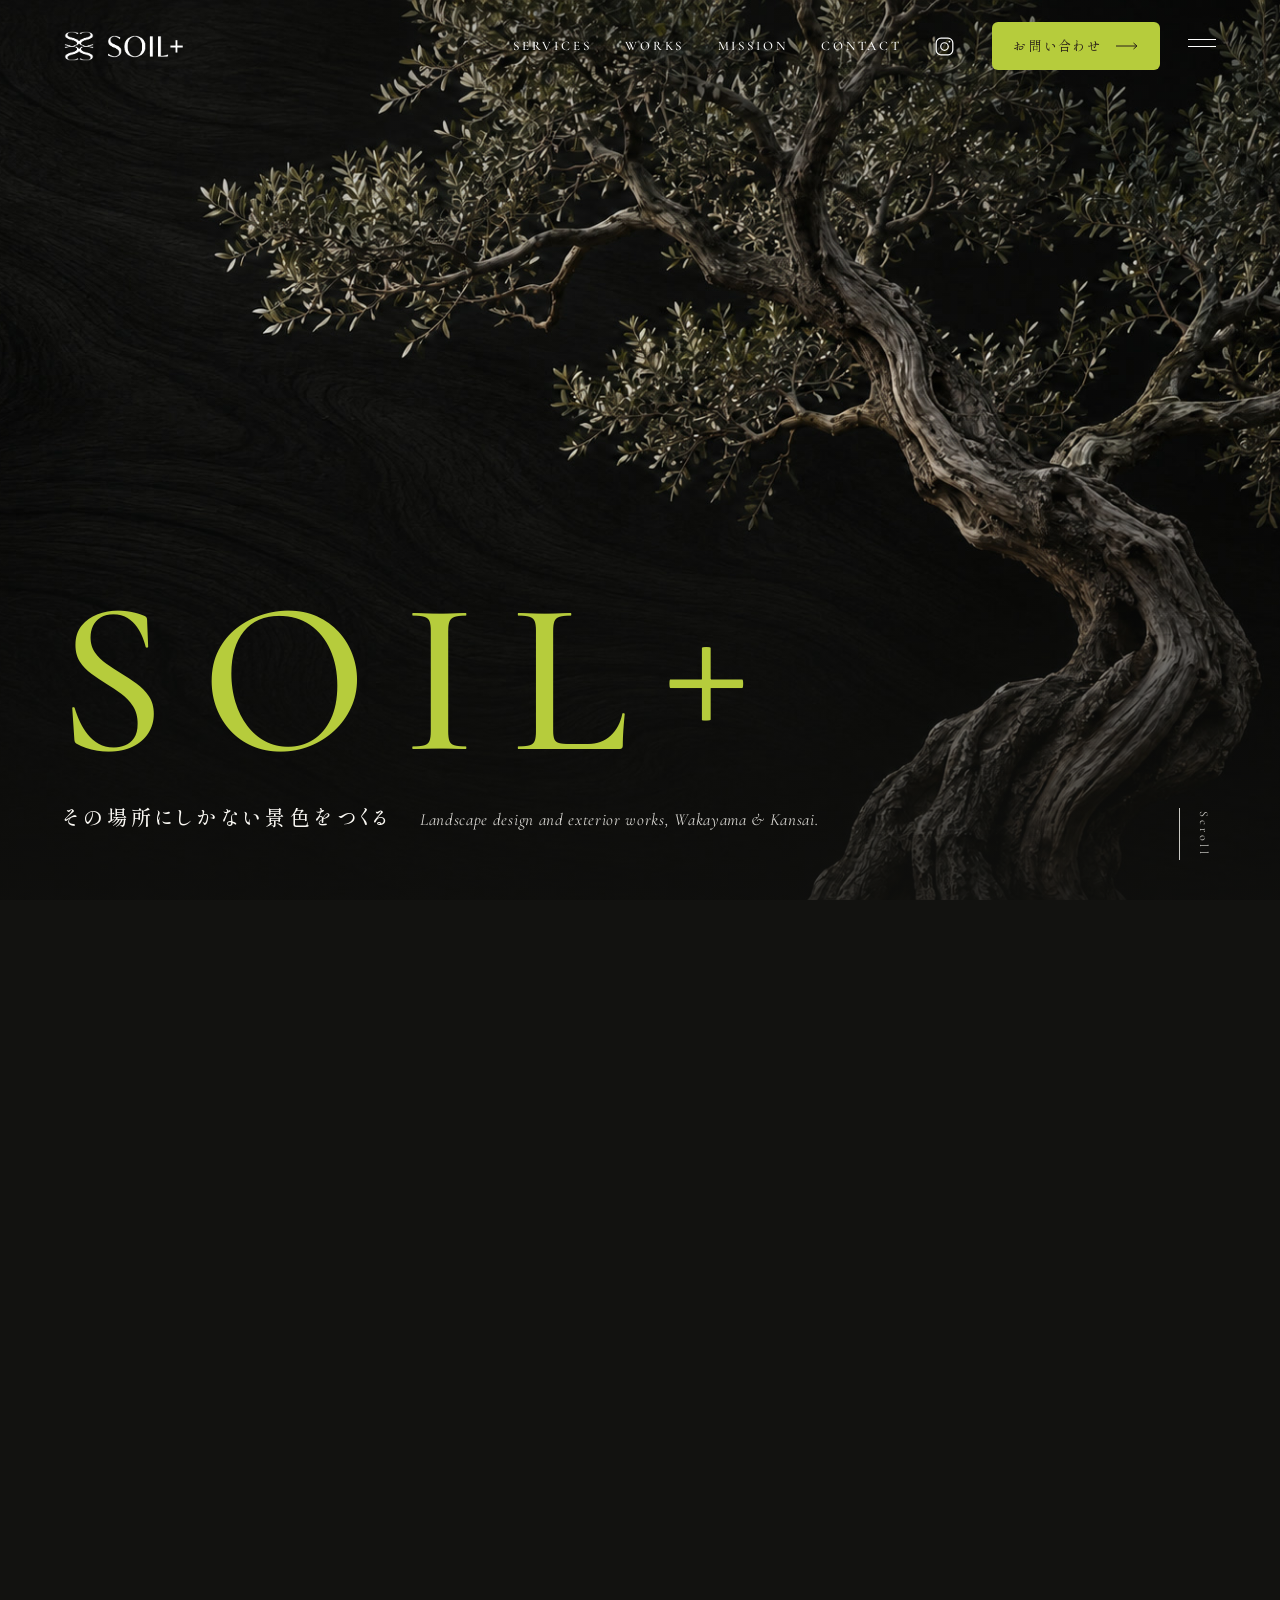
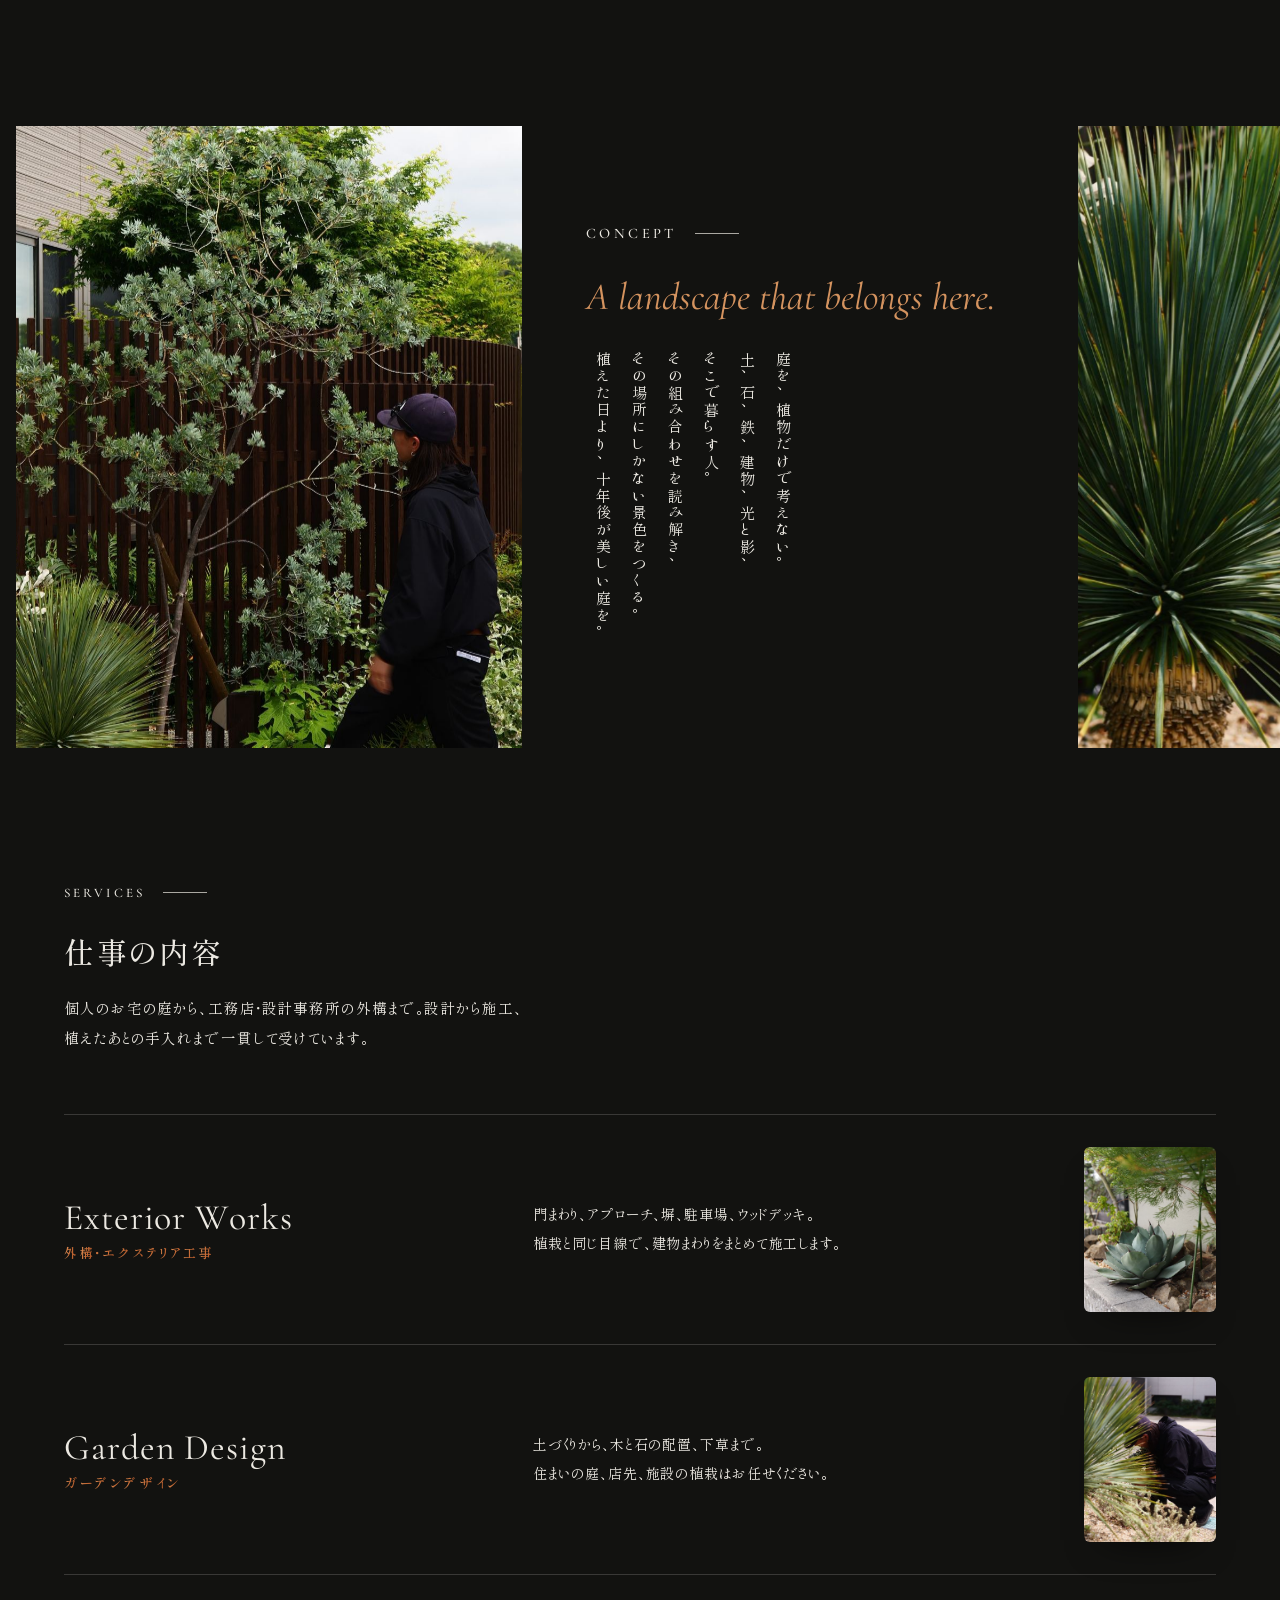
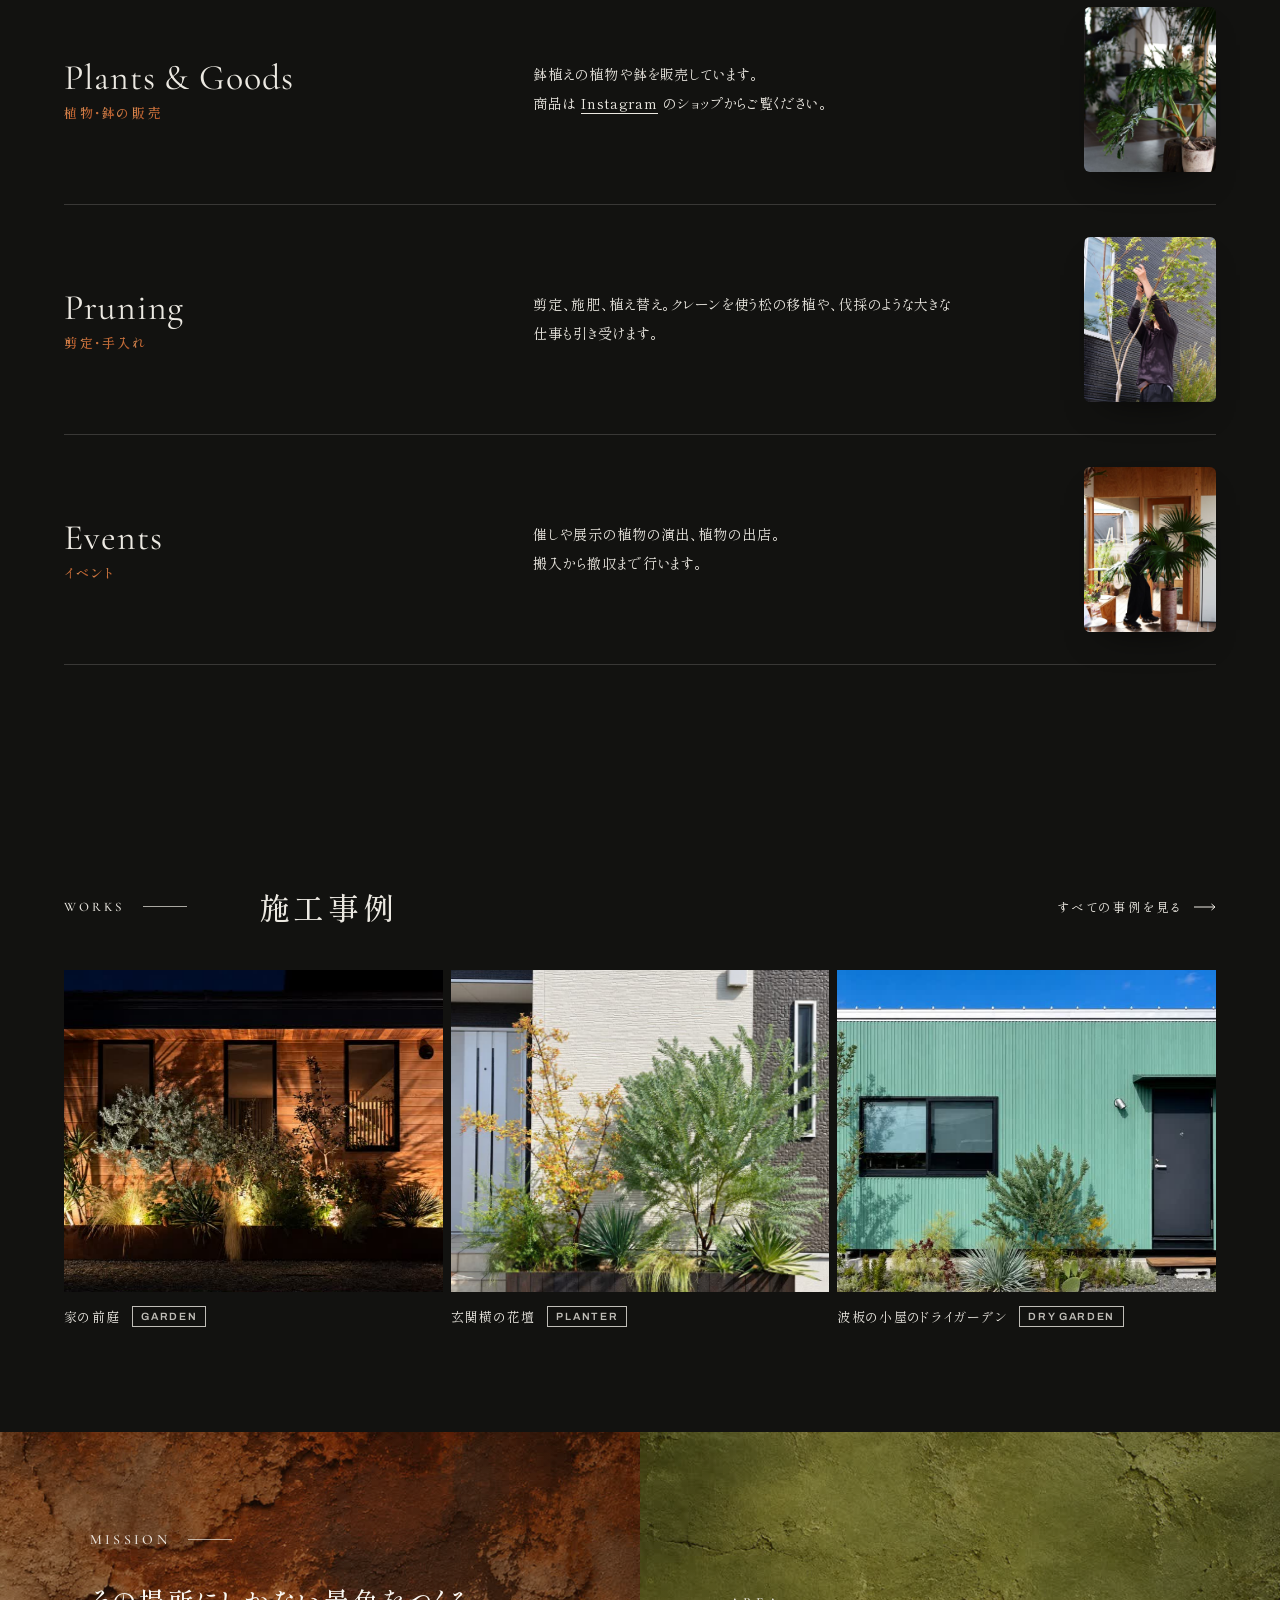
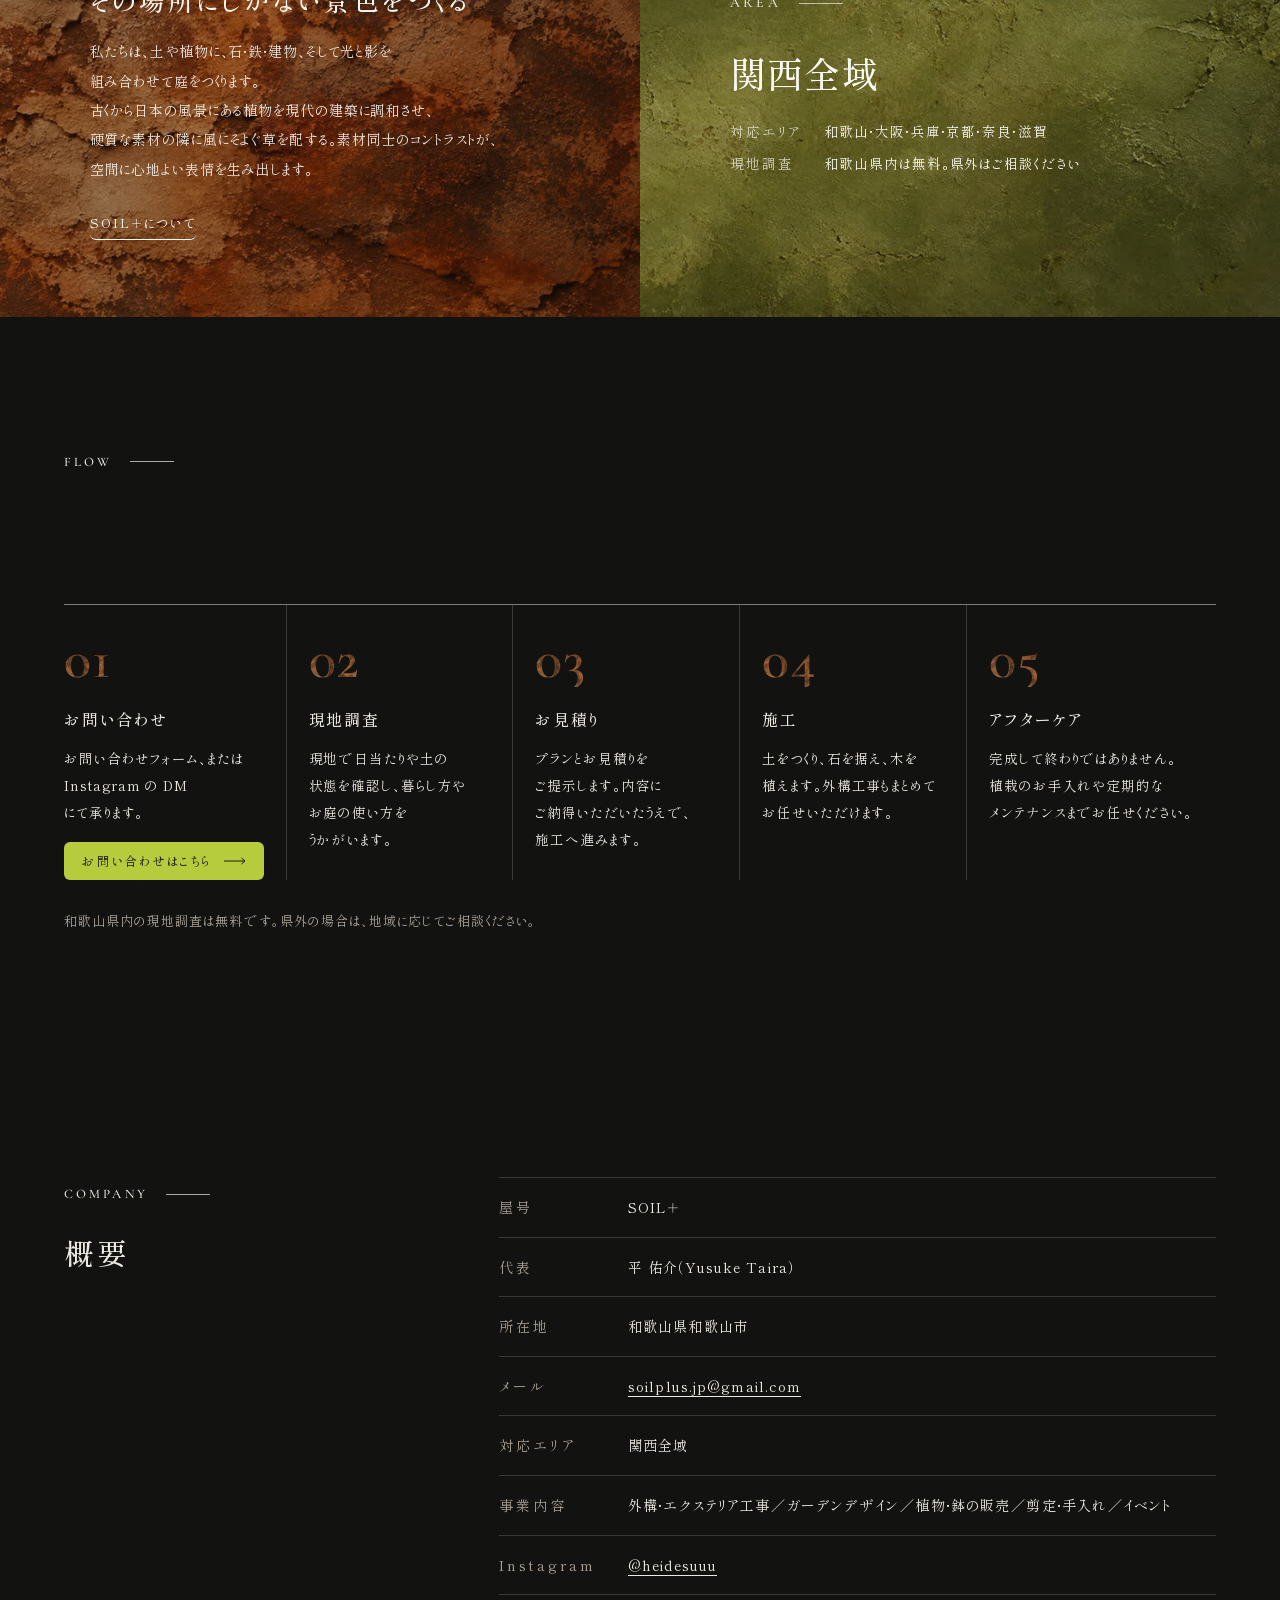
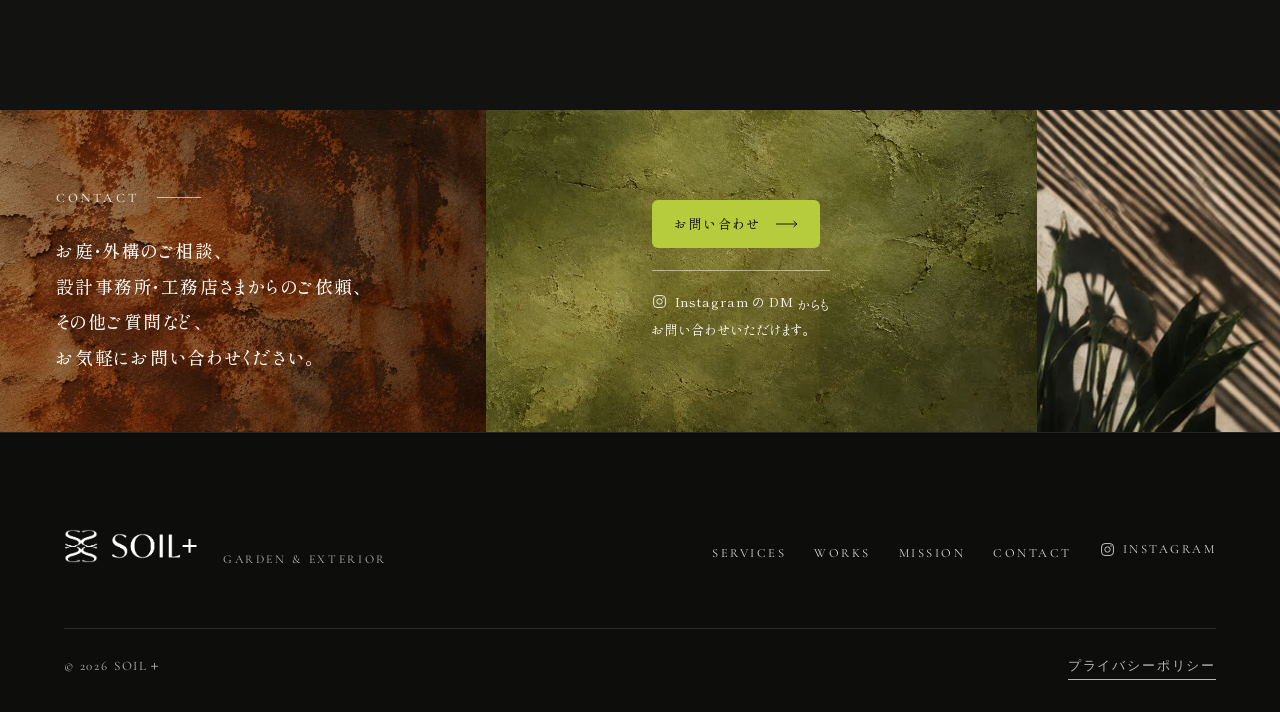
==== commit 439684fa: "Add files via upload" ====
--- a/index.html
+++ b/index.html
@@ -106,11 +106,11 @@
 <link rel="preconnect" href="https://fonts.googleapis.com">
 <link rel="preconnect" href="https://fonts.gstatic.com" crossorigin>
 <link href="https://fonts.googleapis.com/css2?family=Cormorant+Garamond:ital,wght@0,400;0,500;0,600;1,400;1,500&family=Shippori+Mincho:wght@400;500;600&family=Archivo:wght@500;600;800&display=swap" rel="stylesheet">
-<link rel="stylesheet" href="assets/css/style.css?v=20261019a">
-<link rel="stylesheet" href="assets/css/pages.css?v=20261019a">
-<link rel="stylesheet" href="assets/css/v4.css?v=20261019a">
-<link rel="stylesheet" href="assets/css/motion.css?v=20261019a">
-<link rel="stylesheet" href="assets/css/wood.css?v=20261019a">
+<link rel="stylesheet" href="assets/css/style.css?v=20261019b">
+<link rel="stylesheet" href="assets/css/pages.css?v=20261019b">
+<link rel="stylesheet" href="assets/css/v4.css?v=20261019b">
+<link rel="stylesheet" href="assets/css/motion.css?v=20261019b">
+<link rel="stylesheet" href="assets/css/wood.css?v=20261019b">
 <noscript><style>.splash{display:none}.hero__img{opacity:1;transform:none}.hero__title span{transform:none}.hero__sub,.hero__shade,.header{opacity:1}.header{pointer-events:auto}[data-reveal]{opacity:1;transform:none}html.is-locked{overflow:auto}</style></noscript>
 </head>
 <body class="has-wood">
@@ -368,7 +368,7 @@
   </div>
 </footer>
 
-<script src="assets/js/main.js?v=20261019a"></script>
-<script src="assets/js/motion.js?v=20261019a"></script>
+<script src="assets/js/main.js?v=20261019b"></script>
+<script src="assets/js/motion.js?v=20261019b"></script>
 </body>
 </html>
--- a/assets/css/wood.css
+++ b/assets/css/wood.css
@@ -193,3 +193,27 @@
 .step-cta svg { width: 22px; height: 8px; flex: none; }
 .step-cta:hover { filter: brightness(1.08); }
 
+
+/* 2026-10-19 実写への差し替え：仕事の内容の各行に写真、代表欄に写真 */
+.svc5__row { grid-template-columns: 5fr 6fr 132px; align-items: center; }
+.svc5__thumb { margin: 0; grid-column: 3; grid-row: 1 / span 2; }
+.svc5__thumb img { display: block; width: 100%; height: auto; aspect-ratio: 4 / 5; object-fit: cover; border-radius: 6px; box-shadow: 0 18px 36px -20px rgba(0, 0, 0, 0.7); }
+.c3__photo img { object-position: 50% 62%; }
+.wide-photo img { object-position: 50% 58%; }
+.rep__fig { margin: clamp(24px, 3vw, 36px) 0 0; max-width: 320px; }
+.rep__fig img { display: block; width: 100%; height: auto; aspect-ratio: 4 / 5; object-fit: cover; object-position: 50% 52%; box-shadow: 0 30px 60px -30px rgba(0, 0, 0, 0.7); }
+@media (max-width: 820px) {
+  .svc5__row { grid-template-columns: 1fr 96px; gap: 8px 18px; align-items: start; }
+  .svc5__row h3, .svc5__row p { grid-column: 1; }
+  .svc5__thumb { grid-column: 2; grid-row: 1 / span 2; }
+  .rep__fig { max-width: none; }
+  .rep__fig img { border-radius: 10px; aspect-ratio: 4 / 3.4; }
+}
+.svc5__thumb { grid-row: 1; }
+@media (min-width: 821px) {
+  .c3__photo, .c3__side { position: relative; }
+  .c3__photo img, .c3__side img { position: absolute; inset: 0; }
+}
+.svc5__thumb img[src*="agave-wall"] { object-position: 50% 72%; }
+.svc5__thumb img[src*="philodendron"] { object-position: 40% 68%; }
+.svc5__thumb img[src*="palm-shop"] { object-position: 50% 55%; }
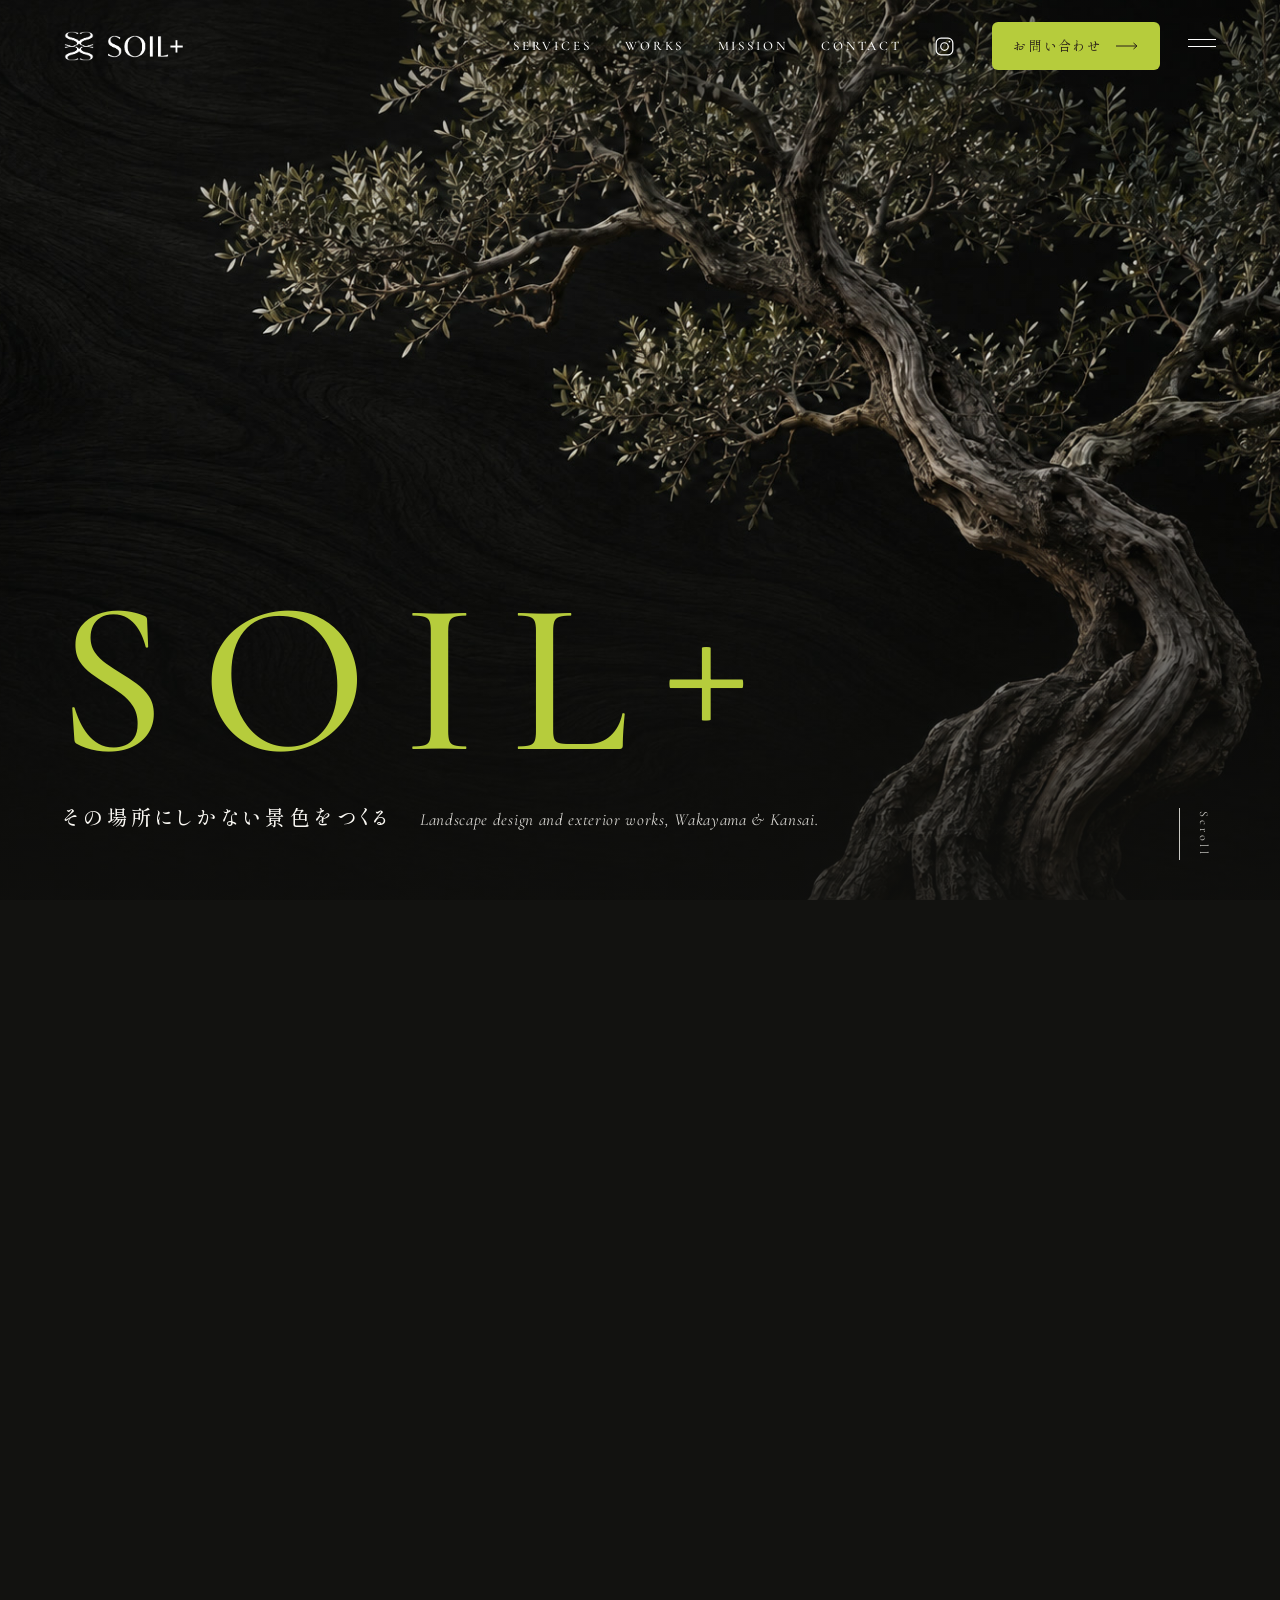
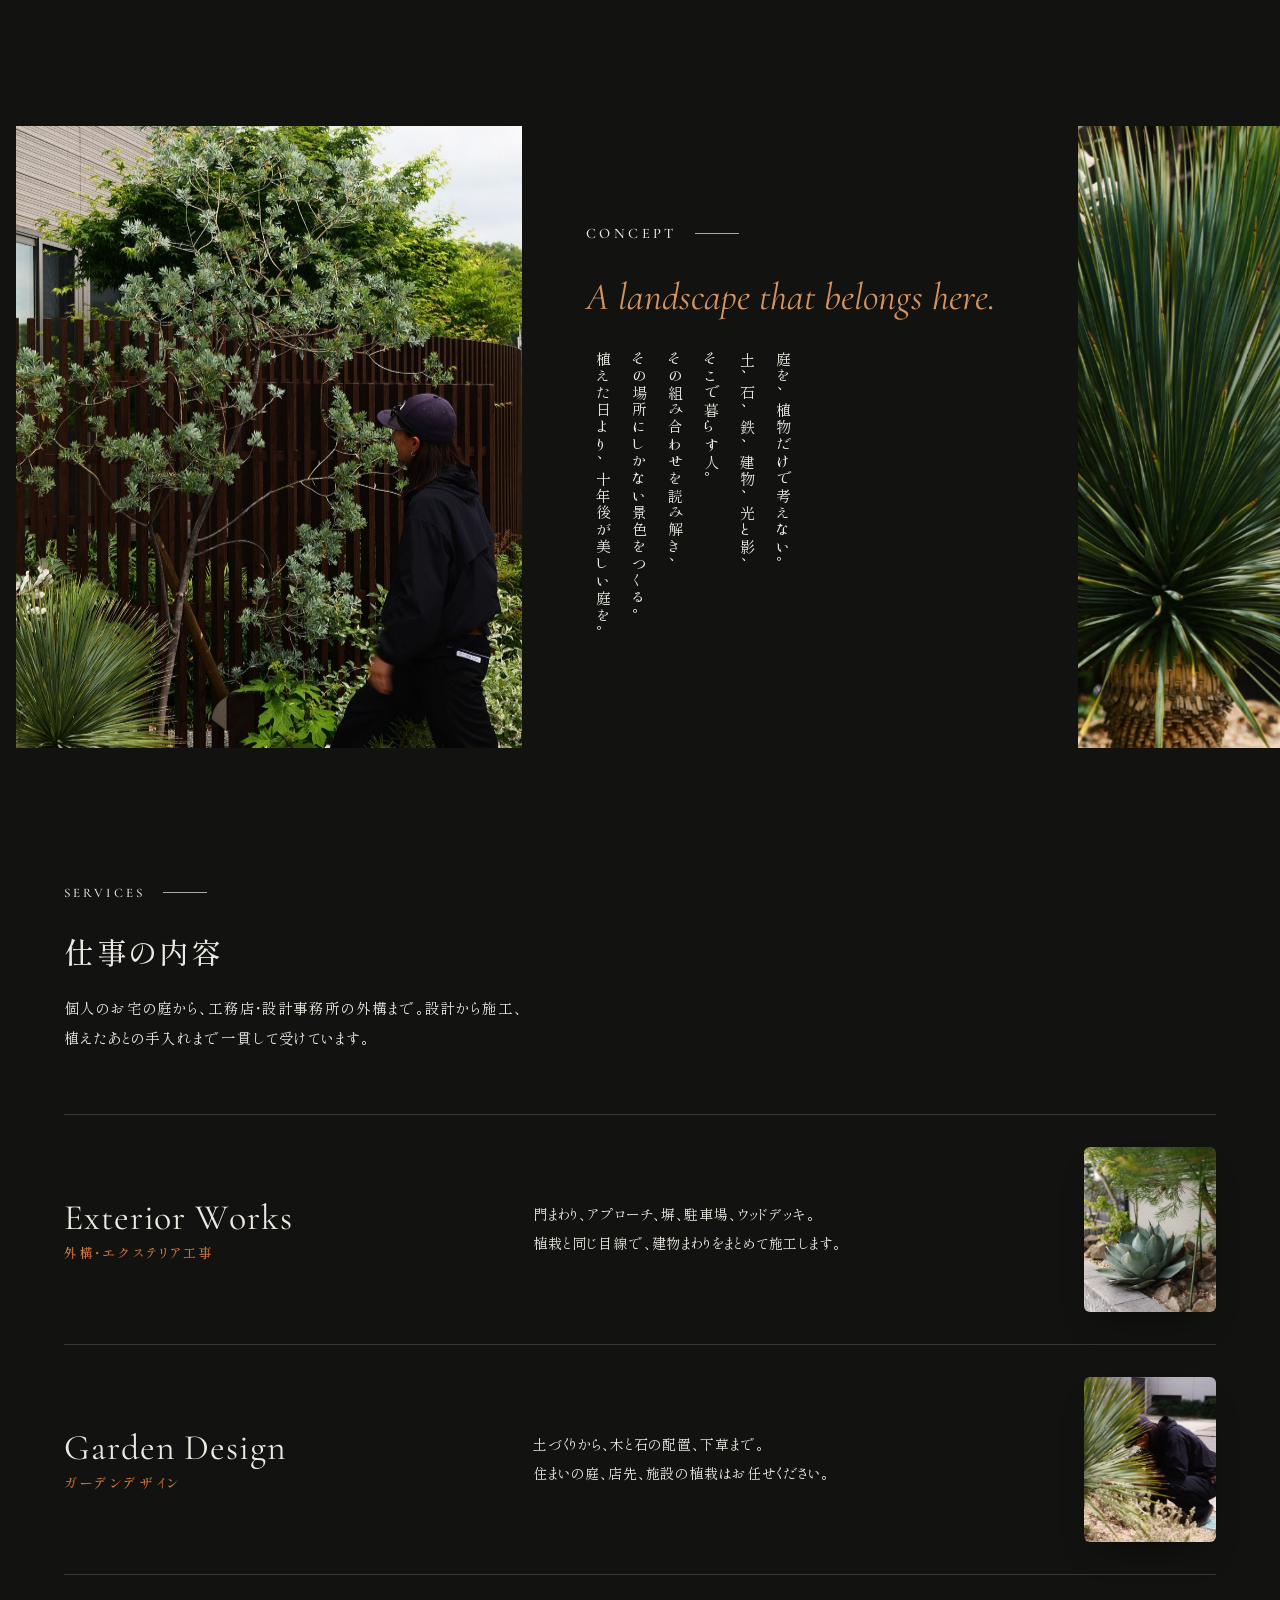
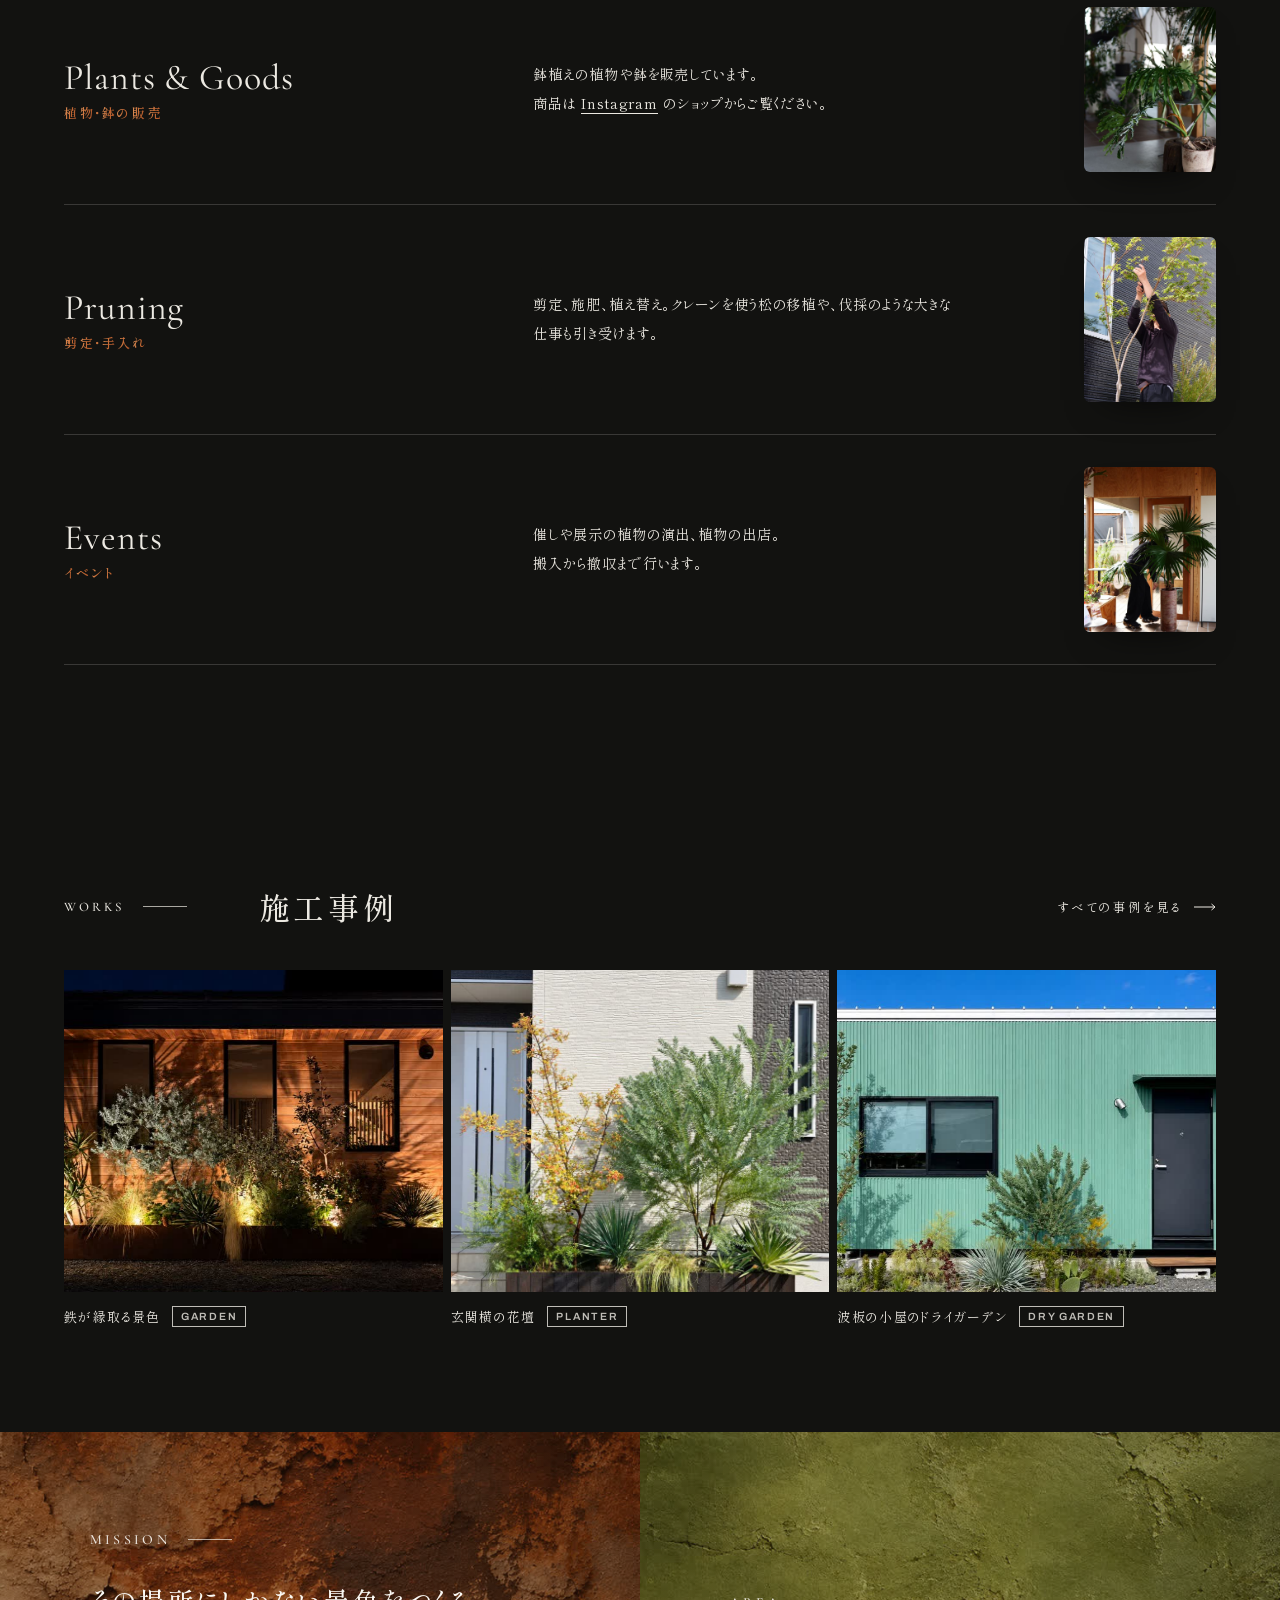
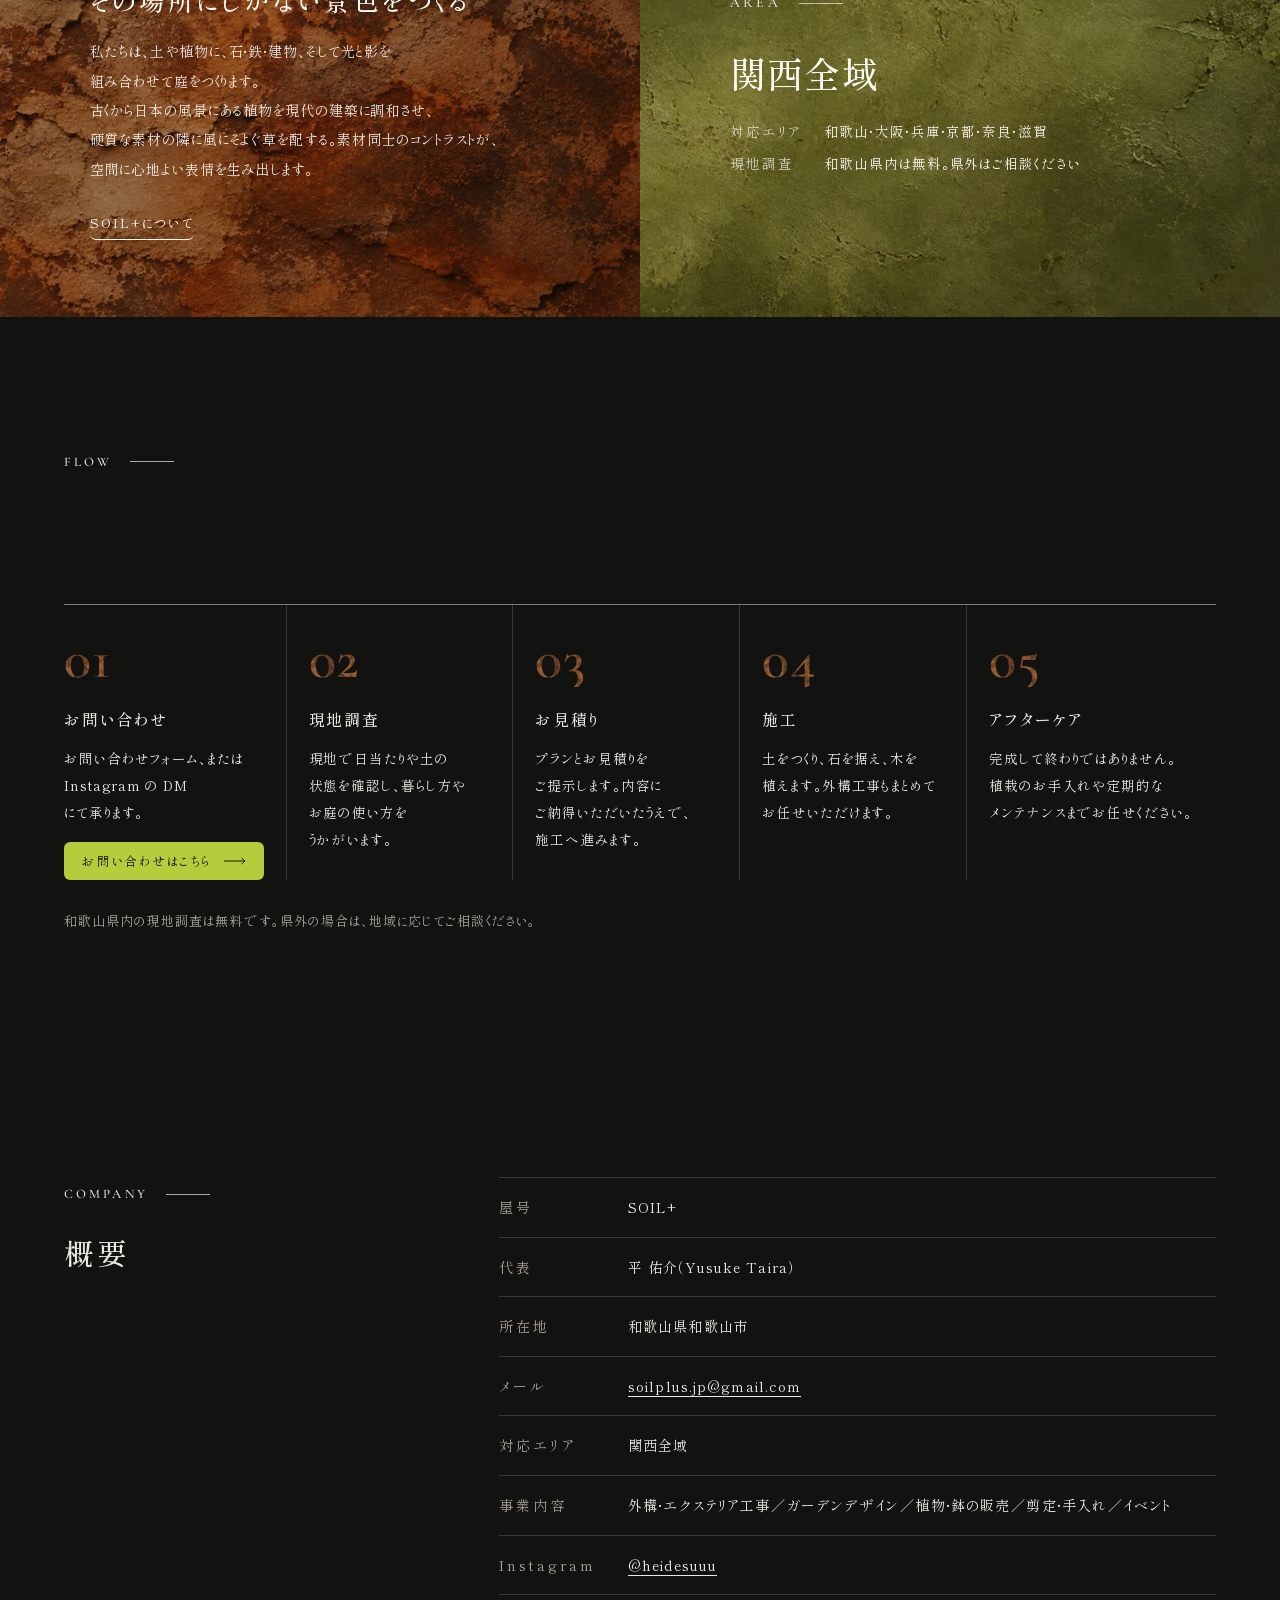
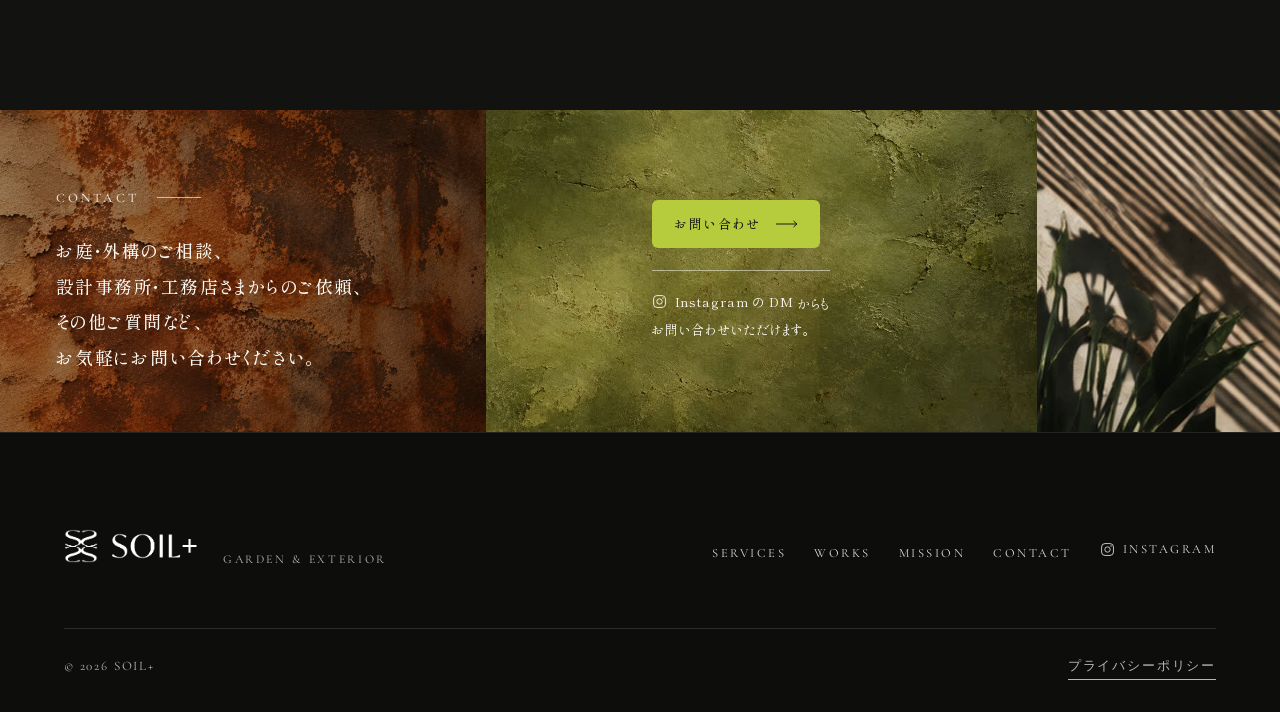
==== commit 42fcb59b: "Add files via upload" ====
--- a/index.html
+++ b/index.html
@@ -10,7 +10,7 @@
 {
  "@context": "https://schema.org",
  "@type": "LandscapeArchitect",
- "name": "SOIL＋",
+ "name": "SOIL+",
  "alternateName": [
   "SOIL PLUS",
   "ソイルプラス"
@@ -93,10 +93,10 @@
  "logo": "https://soilplus.jp/assets/img/logo-mark.png"
 }
 </script>
-<title>SOIL＋ — 外構・ガーデンデザイン｜和歌山・関西</title>
-<meta name="description" content="和歌山市の造園・外構「SOIL＋（ソイルプラス）」。和歌山・大阪など関西全域で、外構・エクステリア工事、ドライガーデンなどのガーデンデザイン、剪定・手入れを行います。和歌山県内は現地調査無料。">
+<title>SOIL+ — 外構・ガーデンデザイン｜和歌山・関西</title>
+<meta name="description" content="和歌山市の造園・外構「SOIL+（ソイルプラス）」。和歌山・大阪など関西全域で、外構・エクステリア工事、ドライガーデンなどのガーデンデザイン、剪定・手入れを行います。和歌山県内は現地調査無料。">
 <meta name="robots" content="noindex, nofollow"><!-- 公開時に外す -->
-<meta property="og:title" content="SOIL＋ — 外構・ガーデンデザイン">
+<meta property="og:title" content="SOIL+ — 外構・ガーデンデザイン">
 <meta property="og:description" content="その場所にしかない景色をつくる">
 <meta property="og:type" content="website">
 <meta property="og:image" content="https://soilplus.jp/assets/img/hero-olive.jpg">
@@ -106,11 +106,11 @@
 <link rel="preconnect" href="https://fonts.googleapis.com">
 <link rel="preconnect" href="https://fonts.gstatic.com" crossorigin>
 <link href="https://fonts.googleapis.com/css2?family=Cormorant+Garamond:ital,wght@0,400;0,500;0,600;1,400;1,500&family=Shippori+Mincho:wght@400;500;600&family=Archivo:wght@500;600;800&display=swap" rel="stylesheet">
-<link rel="stylesheet" href="assets/css/style.css?v=20261019b">
-<link rel="stylesheet" href="assets/css/pages.css?v=20261019b">
-<link rel="stylesheet" href="assets/css/v4.css?v=20261019b">
-<link rel="stylesheet" href="assets/css/motion.css?v=20261019b">
-<link rel="stylesheet" href="assets/css/wood.css?v=20261019b">
+<link rel="stylesheet" href="assets/css/style.css?v=20261024b">
+<link rel="stylesheet" href="assets/css/pages.css?v=20261024b">
+<link rel="stylesheet" href="assets/css/v4.css?v=20261024b">
+<link rel="stylesheet" href="assets/css/motion.css?v=20261024b">
+<link rel="stylesheet" href="assets/css/wood.css?v=20261024b">
 <noscript><style>.splash{display:none}.hero__img{opacity:1;transform:none}.hero__title span{transform:none}.hero__sub,.hero__shade,.header{opacity:1}.header{pointer-events:auto}[data-reveal]{opacity:1;transform:none}html.is-locked{overflow:auto}</style></noscript>
 </head>
 <body class="has-wood">
@@ -139,7 +139,7 @@
 <!-- Opening -->
 <div class="splash" aria-hidden="true">
   <div class="splash__logo">
-    <img class="lg lg-mark" src="assets/img/logo-mark.png" alt=""><img class="lg lg-word" src="assets/img/logo-word.png" alt=""><span class="sr">SOIL＋</span>
+    <img class="lg lg-mark" src="assets/img/logo-mark.png" alt=""><img class="lg lg-word" src="assets/img/logo-word.png" alt=""><span class="sr">SOIL+</span>
   </div>
   <div class="splash__bar"><i></i></div>
   <div class="splash__count">000</div>
@@ -147,8 +147,8 @@
 
 <!-- Header -->
 <header class="header">
-  <a class="brand" href="index.html" aria-label="SOIL＋ トップへ">
-    <img class="lg lg-mark" src="assets/img/logo-mark.png" alt=""><img class="lg lg-word" src="assets/img/logo-word.png" alt=""><span class="sr">SOIL＋</span>
+  <a class="brand" href="index.html" aria-label="SOIL+ トップへ">
+    <img class="lg lg-mark" src="assets/img/logo-mark.png" alt=""><img class="lg lg-word" src="assets/img/logo-word.png" alt=""><span class="sr">SOIL+</span>
   </a>
   <nav class="gnav" aria-label="メイン">
     <a href="#services">Services</a>
@@ -168,12 +168,12 @@
     <li style="--i:0"><a href="index.html">Top<small>はじめに</small></a></li>
     <li style="--i:1"><a href="#services">Services<small>仕事の内容</small></a></li>
     <li style="--i:2"><a href="works.html">Works<small>施工事例</small></a></li>
-    <li style="--i:3"><a href="mission.html">Mission<small>SOIL＋について</small></a></li>
+    <li style="--i:3"><a href="mission.html">Mission<small>SOIL+について</small></a></li>
     <li style="--i:4"><a href="contact.html">Contact<small>お問い合わせ</small></a></li>
     <li style="--i:5"><a href="https://www.instagram.com/heidesuuu/" target="_blank" rel="noopener">Instagram<small>@heidesuuu</small></a></li>
   </ul>
   <div class="nav__foot">
-    <span>SOIL＋ — Garden &amp; Exterior</span>
+    <span>SOIL+ — Garden &amp; Exterior</span>
     <span>Wakayama / Kansai</span>
   </div>
 </nav>
@@ -207,12 +207,7 @@
       <p class="label">Concept</p>
       <h2 class="concept__lead">A landscape that belongs here.</h2>
       <div class="concept__text">
-        <p>庭を、植物だけで考えない。<br>
-        土、石、鉄、建物、光と影、<br>
-        そこで暮らす人。<br>
-        その組み合わせを読み解き、<br>
-        その場所にしかない景色をつくる。<br>
-        植えた日より、十年後が美しい庭を。</p>
+        <p class="fit" style="--n:17.3"><span class="l">庭を、植物だけで考えない。</span><br><span class="l">土、石、鉄、建物、光と影、</span><br><span class="l">そこで暮らす人。</span><br><span class="l">その組み合わせを読み解き、</span><br><span class="l">その場所にしかない景色をつくる。</span><br><span class="l">植えた日より、十年後が美しい庭を。</span></p>
       </div>
     </div>
     <figure class="c3__side" data-reveal><img src="assets/img/real-yucca.jpg" alt="細い葉を放射状に広げたユッカ・ロストラータ" loading="lazy"></figure>
@@ -223,31 +218,31 @@
     <div class="container">
       <p class="label">Services</p>
       <h2 class="jp-h">仕事の内容</h2>
-      <p class="svc5__lead">個人のお宅の庭から、工務店・設計事務所の外構まで。設計から施工、植えたあとの手入れまで一貫して受けています。</p>
+      <p class="svc5__lead fit" style="--n:16.3"><span class="l">個人のお宅の庭から、</span><span class="l">工務店・設計事務所の外構まで。</span><span class="l">設計から施工、植えたあとの</span><span class="l">手入れまで一貫して受けています。</span></p>
       <div class="svc5__list">
         <article class="svc5__row">
           <h3>Exterior Works<small>外構・エクステリア工事</small></h3>
-          <p>門まわり、アプローチ、塀、駐車場、ウッドデッキ。<br>植栽と同じ目線で、建物まわりをまとめて施工します。</p>
+          <p class="fit" style="--n:13.3"><span class="l">門まわり、アプローチ、</span><span class="l">塀、駐車場、ウッドデッキ。</span><br><span class="l">植栽と同じ目線で、</span><span class="l">建物まわりを</span><span class="l">まとめて施工します。</span></p>
           <figure class="svc5__thumb"><img src="assets/img/real-agave-wall-s.jpg" alt="ブロック塀の植え込みに据えたアガベと石" loading="lazy" width="640" height="1140"></figure>
         </article>
         <article class="svc5__row">
           <h3>Garden Design<small>ガーデンデザイン</small></h3>
-          <p>土づくりから、木と石の配置、下草まで。<br>住まいの庭、店先、施設の植栽はお任せください。</p>
+          <p class="fit" style="--n:14.3"><span class="l">土づくりから、</span><span class="l">木と石の配置、下草まで。</span><br><span class="l">住まいの庭、店先、</span><span class="l">施設の植栽はお任せください。</span></p>
           <figure class="svc5__thumb"><img src="assets/img/real-planting-s.jpg" alt="ユッカの株元にしゃがんで植栽を手入れする代表・平" loading="lazy" width="640" height="1140"></figure>
         </article>
         <article class="svc5__row">
           <h3>Plants &amp; Goods<small>植物・鉢の販売</small></h3>
-          <p>鉢植えの植物や鉢を販売しています。<br>商品は <a href="https://www.instagram.com/heidesuuu/" target="_blank" rel="noopener">Instagram</a> のショップからご覧ください。</p>
+          <p class="fit" style="--n:13.3"><span class="l">鉢植えの植物や鉢を</span><span class="l">販売しています。</span><br><span class="l">商品は <a href="https://www.instagram.com/heidesuuu/" target="_blank" rel="noopener">Instagram</a> の</span><span class="l">ショップからご覧ください。</span></p>
           <figure class="svc5__thumb"><img src="assets/img/real-philodendron-s.jpg" alt="素焼きの鉢に植えたフィロデンドロン" loading="lazy" width="640" height="1140"></figure>
         </article>
         <article class="svc5__row">
           <h3>Pruning<small>剪定・手入れ</small></h3>
-          <p>剪定、施肥、植え替え。クレーンを使う松の移植や、伐採のような大きな仕事も引き受けます。</p>
+          <p class="fit" style="--n:13.3"><span class="l">剪定、施肥、植え替え。</span><span class="l">クレーンを使う松の移植や、</span><span class="l">伐採のような大きな仕事も</span><span class="l">引き受けます。</span></p>
           <figure class="svc5__thumb"><img src="assets/img/real-pruning-s.jpg" alt="モミジの枝を剪定する代表・平" loading="lazy" width="640" height="1140"></figure>
         </article>
         <article class="svc5__row">
           <h3>Events<small>イベント</small></h3>
-          <p>催しや展示の植物の演出、植物の出店。<br>搬入から撤収まで行います。</p>
+          <p class="fit" style="--n:13.3"><span class="l">催しや展示の植物の演出、</span><span class="l">植物の出店。</span><br><span class="l">搬入から撤収まで行います。</span></p>
           <figure class="svc5__thumb"><img src="assets/img/real-palm-shop-s.jpg" alt="店内にヤシの鉢を据える代表・平" loading="lazy" width="640" height="1140"></figure>
         </article>
       </div>
@@ -264,8 +259,8 @@
         <a class="arrow-link" href="works.html">すべての事例を見る<svg aria-hidden="true"><use href="#arrow"></use></svg></a>
       </div>
       <div class="wgrid wgrid--3">
-        <figure data-reveal><a href="works.html#w1"><img src="assets/img/ba1-night-s.jpg" alt="夜の照明に浮かぶ家の前庭" loading="lazy"></a>
-          <figcaption>家の前庭<span class="tags"><i class="tag">Garden</i></span></figcaption></figure>
+        <figure data-reveal><a href="works.html#w1"><img src="assets/img/ba1-night-s.jpg" alt="夜の照明に浮かぶ、鉄のプランターの前庭" loading="lazy"></a>
+          <figcaption>鉄が縁取る景色<span class="tags"><i class="tag">Garden</i></span></figcaption></figure>
         <figure data-reveal><a href="works.html#w2"><img src="assets/img/ba2-after-s.jpg" alt="玄関横の焼杉プランターの植栽" loading="lazy"></a>
           <figcaption>玄関横の花壇<span class="tags"><i class="tag">Planter</i></span></figcaption></figure>
         <figure data-reveal><a href="works.html#w3"><img src="assets/img/ba3-after-s.jpg" alt="波板の小屋の前のドライガーデン" loading="lazy"></a>
@@ -275,19 +270,19 @@
   </section>
 
   <!-- Mission / Area -->
-  <section class="mv" aria-label="SOIL＋について・対応エリア" data-header="light">
+  <section class="mv" aria-label="SOIL+について・対応エリア" data-header="light">
     <div class="mv__item mv__item--rust">
       <p class="label">Mission</p>
-      <h3 class="jp-h">その場所にしかない景色をつくる</h3>
-      <p>私たちは、土や植物に、石・鉄・建物、そして光と影を組み合わせて庭をつくります。<br>古くから日本の風景にある植物を<span class="nw">現代の建築に調和させ、</span><br>硬質な素材の隣に風にそよぐ草を配する。素材同士のコントラストが、<span class="nw">空間に心地よい表情を生み出します。</span></p>
-      <a class="mv__more" href="mission.html">SOIL＋について</a>
+      <h3 class="jp-h fit" style="--n:9.3"><span class="l">その場所にしかない</span><span class="l">景色をつくる</span></h3>
+      <p class="fit" style="--n:15.3"><span class="l">私たちは、土や植物に、</span><span class="l">石・鉄・建物、そして光と影を</span><span class="l">組み合わせて庭をつくります。</span><br><span class="l">古くから日本の風景にある植物を</span><span class="l">現代の建築に調和させ、</span><br><span class="l">硬質な素材の隣に</span><span class="l">風にそよぐ草を配する。</span><span class="l">素材同士のコントラストが、</span><br><span class="l">空間に心地よい表情を</span><span class="l">生み出します。</span></p>
+      <a class="mv__more" href="mission.html">SOIL+について</a>
     </div>
     <div class="mv__item mv__item--olive" id="area">
       <p class="label">Area</p>
       <h3 class="jp-h"><span class="mv__big">関西全域</span></h3>
       <dl>
-        <dt>対応エリア</dt><dd>和歌山・大阪・兵庫・京都・奈良・滋賀</dd>
-        <dt>現地調査</dt><dd>和歌山県内は無料。県外はご相談ください</dd>
+        <dt>対応エリア</dt><dd class="fit" style="--n:10.3"><span class="l">和歌山・大阪・兵庫・</span><span class="l">京都・奈良・滋賀</span></dd>
+        <dt>現地調査</dt><dd class="fit" style="--n:10.3"><span class="l">和歌山県内は無料。</span><span class="l">県外はご相談ください</span></dd>
       </dl>
     </div>
   </section>
@@ -298,13 +293,13 @@
       <p class="label">Flow</p>
       <h2 class="jp-h">ご依頼の流れ</h2>
       <ol>
-        <li><b>01</b><h3>お問い合わせ</h3><p>お問い合わせフォーム、または<span class="nw">Instagram の DM</span> にて承ります。</p><a class="step-cta" href="contact.html">お問い合わせはこちら<svg aria-hidden="true" width="22" height="8"><use href="#arrow"></use></svg></a></li>
-        <li><b>02</b><h3>現地調査</h3><p>現地で日当たりや土の状態を確認し、暮らし方やお庭の使い方をうかがいます。</p></li>
-        <li><b>03</b><h3>お見積り</h3><p>プランとお見積りをご提示します。内容にご納得いただいたうえで、施工へ進みます。</p></li>
-        <li><b>04</b><h3>施工</h3><p>土をつくり、石を据え、木を植えます。外構工事もまとめてお任せいただけます。</p></li>
-        <li><b>05</b><h3>アフターケア</h3><p>完成して終わりではありません。植栽のお手入れや定期的なメンテナンスまでお任せください。</p></li>
+        <li><b>01</b><h3>お問い合わせ</h3><p class="fit" style="--n:15.4"><span class="l">お問い合わせフォーム、または</span><span class="l">Instagram の DM にて承ります。</span></p><a class="step-cta" href="contact.html">お問い合わせはこちら<svg aria-hidden="true" width="22" height="8"><use href="#arrow"></use></svg></a></li>
+        <li><b>02</b><h3>現地調査</h3><p class="fit" style="--n:12.3"><span class="l">現地で日当たりや</span><span class="l">土の状態を確認し、</span><span class="l">暮らし方やお庭の使い方を</span><span class="l">うかがいます。</span></p></li>
+        <li><b>03</b><h3>お見積り</h3><p class="fit" style="--n:16.3"><span class="l">プランとお見積りをご提示します。</span><span class="l">内容にご納得いただいたうえで、</span><span class="l">施工へ進みます。</span></p></li>
+        <li><b>04</b><h3>施工</h3><p class="fit" style="--n:11.3"><span class="l">土をつくり、石を据え、</span><span class="l">木を植えます。</span><span class="l">外構工事もまとめて</span><span class="l">お任せいただけます。</span></p></li>
+        <li><b>05</b><h3>アフターケア</h3><p class="fit" style="--n:15.3"><span class="l">完成して終わりではありません。</span><span class="l">植栽のお手入れや</span><span class="l">定期的なメンテナンスまで</span><span class="l">お任せください。</span></p></li>
       </ol>
-      <p class="steps__note">和歌山県内の現地調査は無料です。県外の場合は、地域に応じてご相談ください。</p>
+      <p class="steps__note fit" style="--n:16.3"><span class="l">和歌山県内の現地調査は無料です。</span><span class="l">県外の場合は、</span><span class="l">地域に応じてご相談ください。</span></p>
     </div>
   </section>
 
@@ -317,12 +312,12 @@
       </div>
       <div class="company">
         <dl>
-          <dt>屋号</dt><dd>SOIL＋</dd>
+          <dt>屋号</dt><dd>SOIL+</dd>
           <dt>代表</dt><dd>平 佑介（Yusuke Taira）</dd>
           <dt>所在地</dt><dd>和歌山県和歌山市</dd>
           <dt>メール</dt><dd><a href="mailto:soilplus.jp@gmail.com">soilplus.jp@gmail.com</a></dd>
           <dt>対応エリア</dt><dd>関西全域</dd>
-          <dt>事業内容</dt><dd>外構・エクステリア工事／ガーデンデザイン／植物・鉢の販売／剪定・手入れ／イベント</dd>
+          <dt>事業内容</dt><dd class="fit" style="--n:12.3"><span class="l">外構・エクステリア工事／</span><span class="l">ガーデンデザイン／</span><span class="l">植物・鉢の販売／</span><span class="l">剪定・手入れ／イベント</span></dd>
           <dt>Instagram</dt><dd><a href="https://www.instagram.com/heidesuuu/" target="_blank" rel="noopener">@heidesuuu</a></dd>
         </dl>
       </div>
@@ -333,11 +328,11 @@
   <section class="cband" id="contact" data-header="light">
     <div class="cband__lead">
       <p class="label">Contact</p>
-      <h2 class="jp-h cband__h"><span class="nw">お庭・外構のご相談、</span><br><span class="nw">設計事務所・工務店さまからのご依頼、</span><br><span class="nw">その他ご質問など、</span><br><span class="nw">お気軽にお問い合わせください。</span></h2>
+      <h2 class="jp-h cband__h fit" style="--n:18.3"><span class="l">お庭・外構のご相談、</span><br><span class="l">設計事務所・工務店さまからのご依頼、</span><br><span class="l">その他ご質問など、</span><br><span class="l">お気軽にお問い合わせください。</span></h2>
     </div>
     <div class="cband__act">
       <a class="cta" href="contact.html">お問い合わせ<svg aria-hidden="true"><use href="#arrow"></use></svg></a>
-      <p><a class="ig-text" href="https://www.instagram.com/heidesuuu/" target="_blank" rel="noopener"><svg aria-hidden="true"><use href="#ig"></use></svg>Instagram の DM</a> からも<br>お問い合わせいただけます。</p>
+      <p class="fit" style="--n:13.3"><span class="l"><a class="ig-text" href="https://www.instagram.com/heidesuuu/" target="_blank" rel="noopener"><svg aria-hidden="true"><use href="#ig"></use></svg>Instagram の DM</a> からも</span><br><span class="l">お問い合わせいただけます。</span></p>
     </div>
     <div class="cband__slats" aria-hidden="true"></div>
   </section>
@@ -348,7 +343,7 @@
   <div class="container">
     <div class="footer__line">
       <div>
-        <a class="brand" href="index.html"><img class="lg lg-mark" src="assets/img/logo-mark.png" alt=""><img class="lg lg-word" src="assets/img/logo-word.png" alt=""><span class="sr">SOIL＋</span></a>
+        <a class="brand" href="index.html"><img class="lg lg-mark" src="assets/img/logo-mark.png" alt=""><img class="lg lg-word" src="assets/img/logo-word.png" alt=""><span class="sr">SOIL+</span></a>
         <span class="footer__sub">Garden &amp; Exterior</span>
       </div>
       <nav aria-label="フッター">
@@ -362,13 +357,13 @@
       </nav>
     </div>
     <div class="footer__bottom">
-      <span>© <span data-year>2026</span> SOIL＋</span>
+      <span>© <span data-year>2026</span> SOIL+</span>
       <a href="privacy.html">プライバシーポリシー</a>
     </div>
   </div>
 </footer>
 
-<script src="assets/js/main.js?v=20261019b"></script>
-<script src="assets/js/motion.js?v=20261019b"></script>
+<script src="assets/js/main.js?v=20261024b"></script>
+<script src="assets/js/motion.js?v=20261024b"></script>
 </body>
 </html>
--- a/assets/css/wood.css
+++ b/assets/css/wood.css
@@ -217,3 +217,20 @@
 .svc5__thumb img[src*="agave-wall"] { object-position: 50% 72%; }
 .svc5__thumb img[src*="philodendron"] { object-position: 40% 68%; }
 .svc5__thumb img[src*="palm-shop"] { object-position: 50% 55%; }
+/* 2026-10-19 代表欄：写真を右に置き、見出し｜名前と文｜写真 の3列で釣り合わせる */
+.rep__body { display: grid; grid-template-columns: 1fr minmax(220px, 300px); column-gap: clamp(32px, 5vw, 80px); align-items: start; }
+.rep__body > :not(.rep__fig) { grid-column: 1; }
+.rep__body .rep__fig { grid-column: 2; grid-row: 1 / span 3; margin: 0; max-width: none; }
+@media (max-width: 820px) {
+  .rep__body { grid-template-columns: 1fr; }
+  .rep__body .rep__fig { grid-column: 1; grid-row: auto; order: -1; margin-bottom: 28px; }
+}
+/* 2026-10-19 代表欄：文字は左、右は写真だけ */
+.rep-grid { grid-template-columns: 1fr minmax(240px, 360px); align-items: start; }
+.rep-grid .rep__body { display: block; }
+.rep-grid .rep__name { margin-top: clamp(28px, 3.5vw, 44px); }
+.rep-grid .rep__fig { margin: 0; max-width: none; grid-column: 2; grid-row: 1; }
+@media (max-width: 820px) {
+  .rep-grid { grid-template-columns: 1fr; }
+  .rep-grid .rep__fig { grid-column: 1; grid-row: auto; margin-top: 8px; }
+}
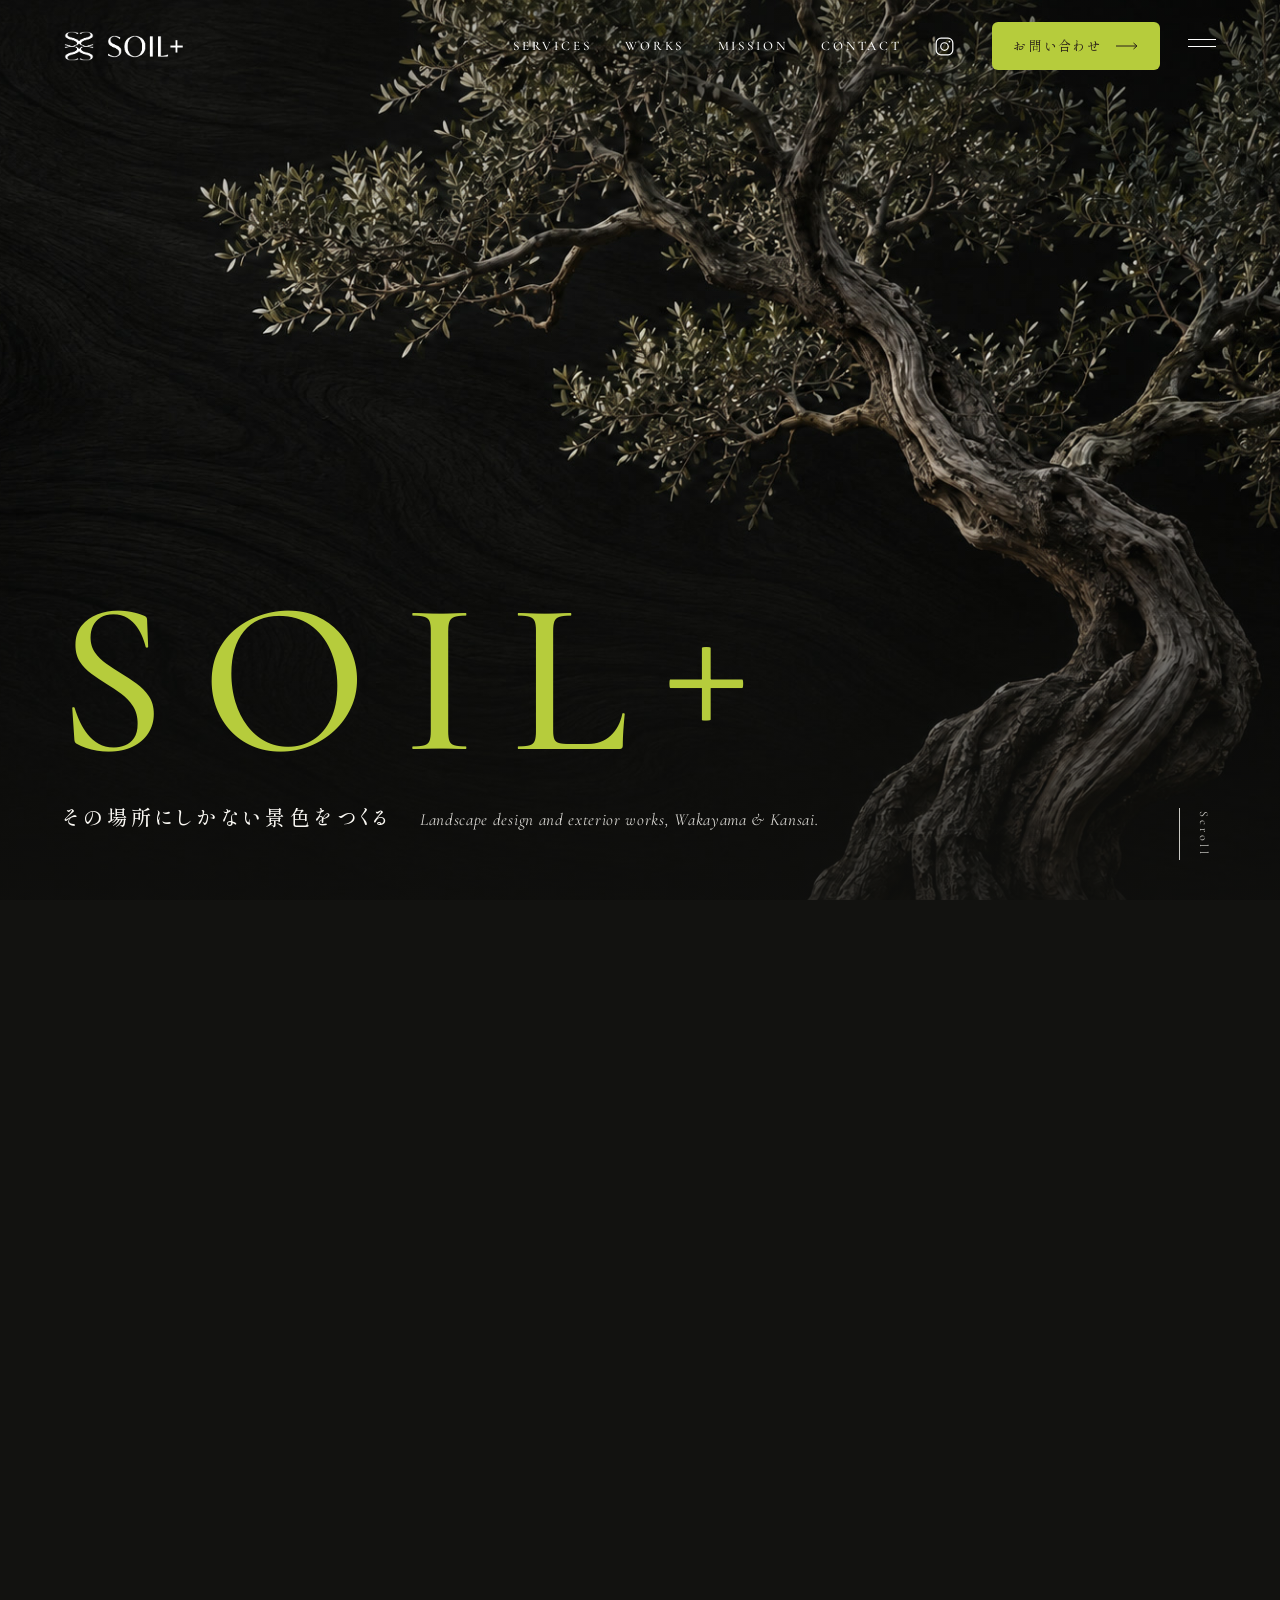
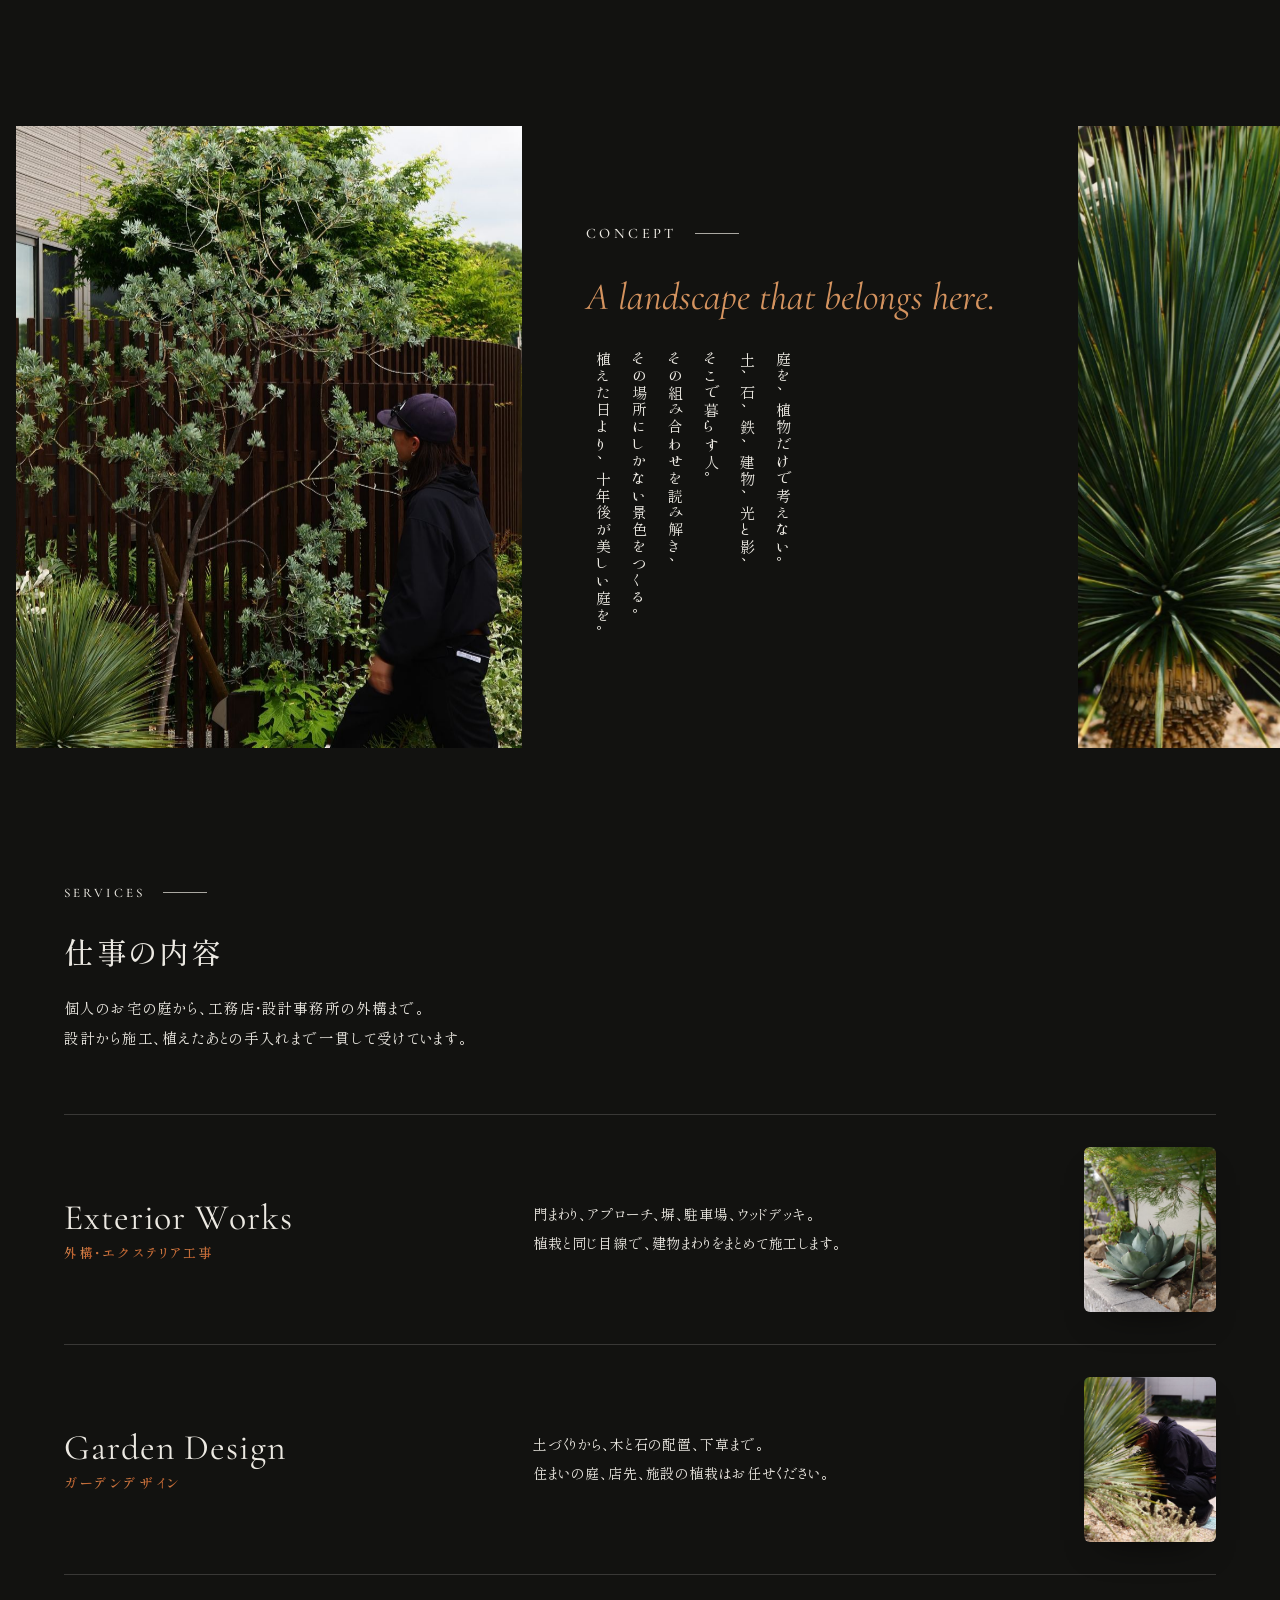
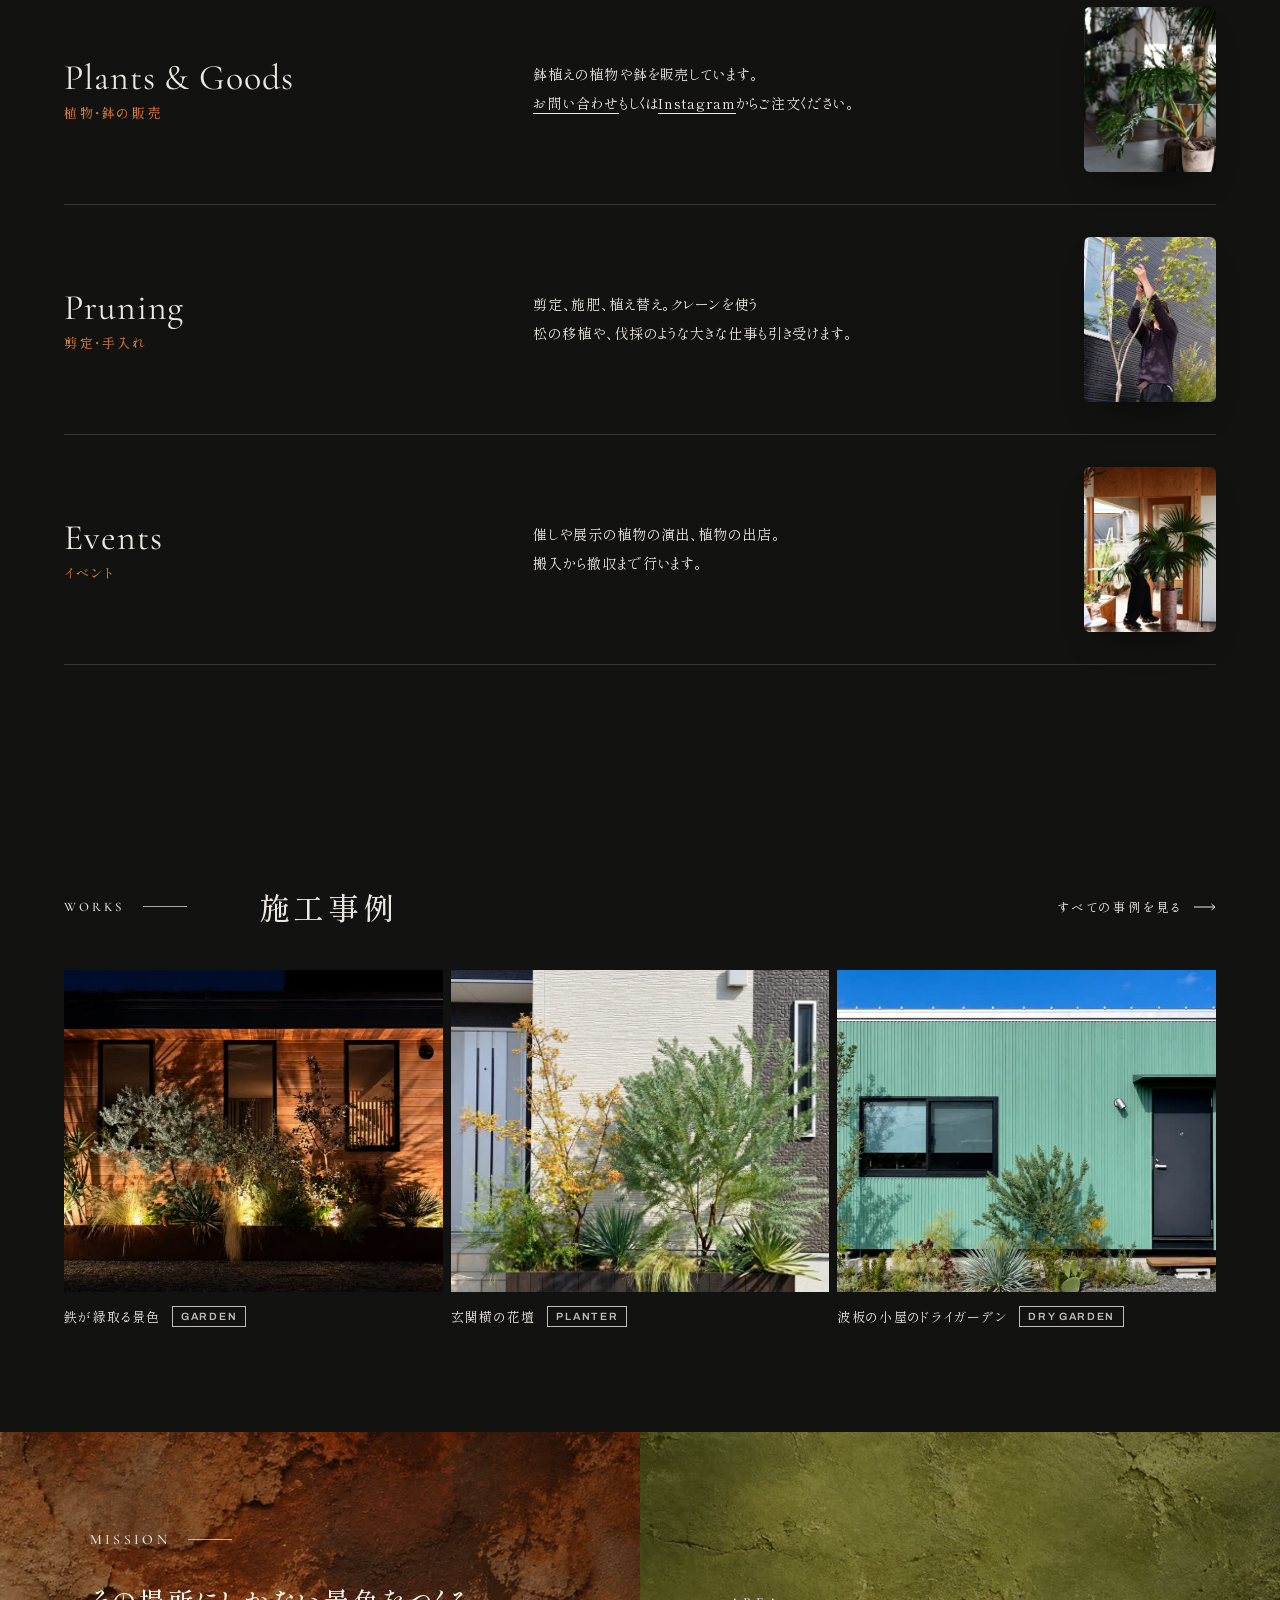
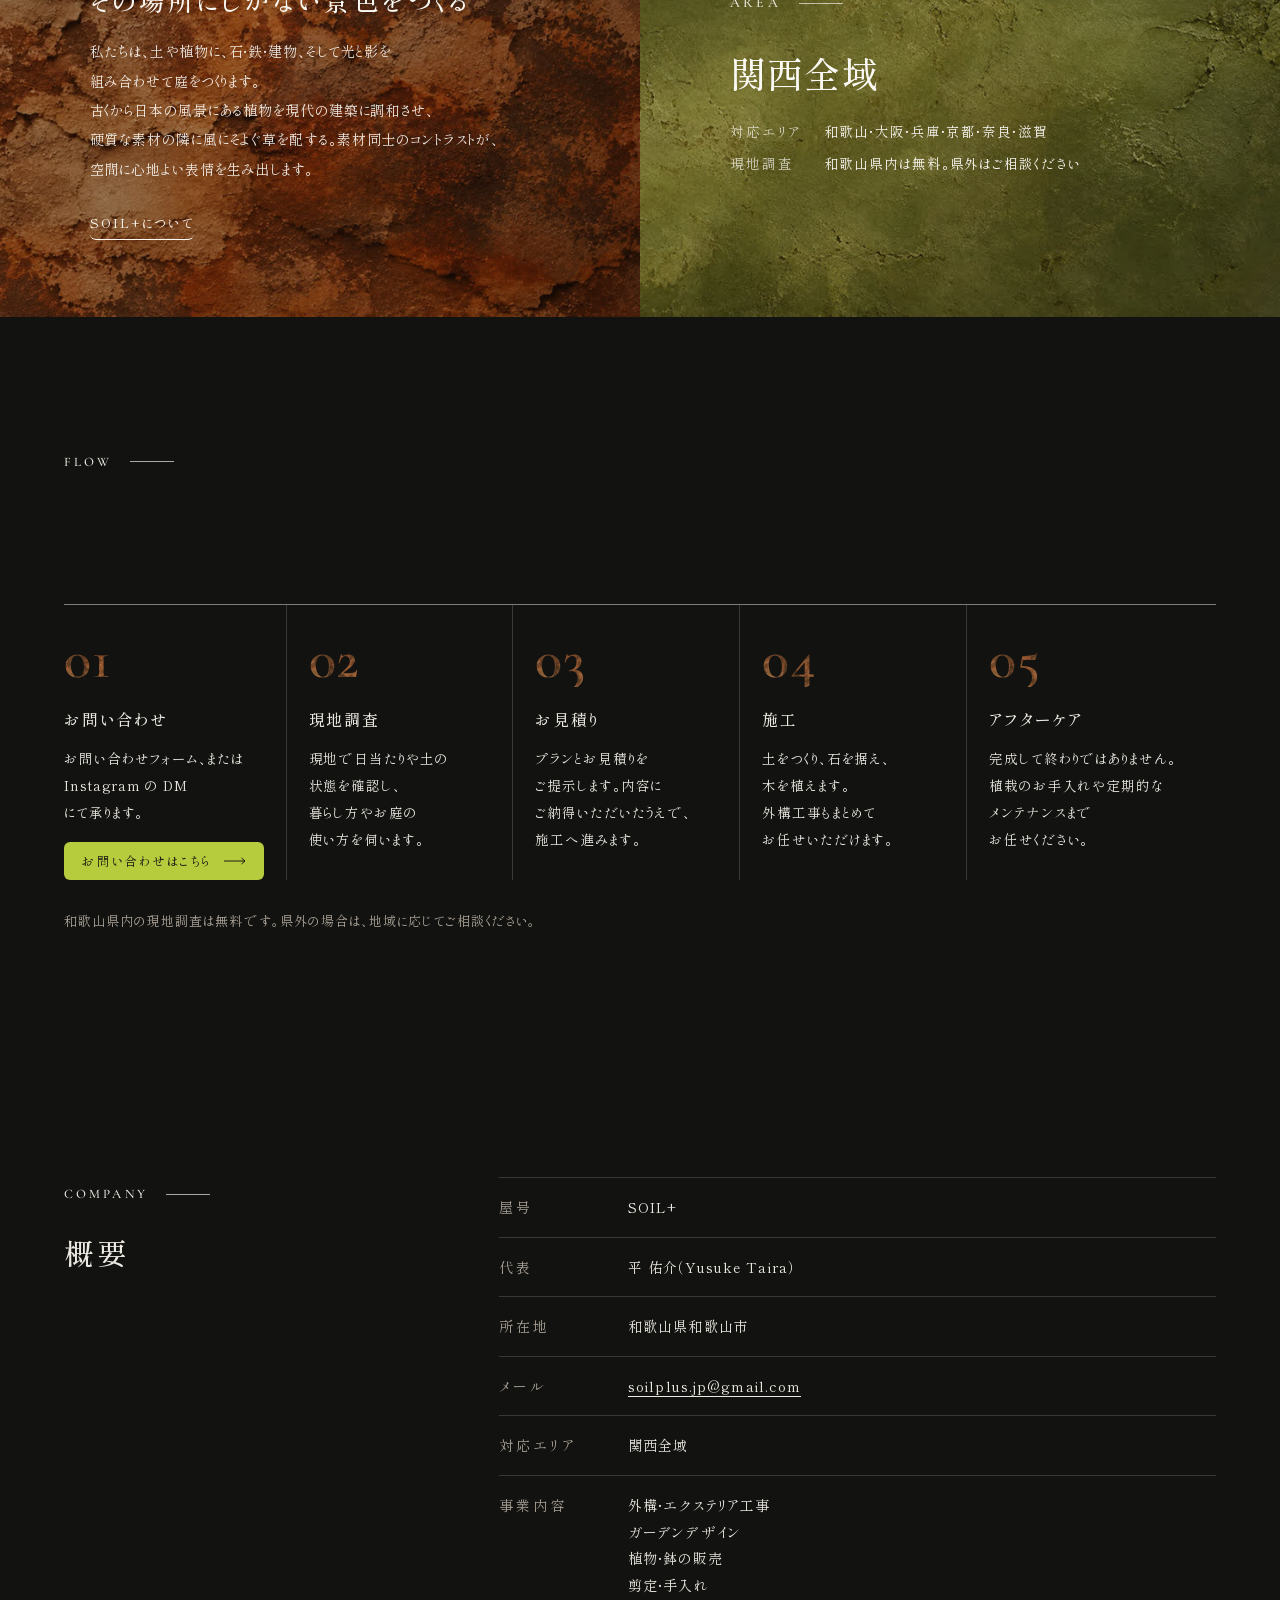
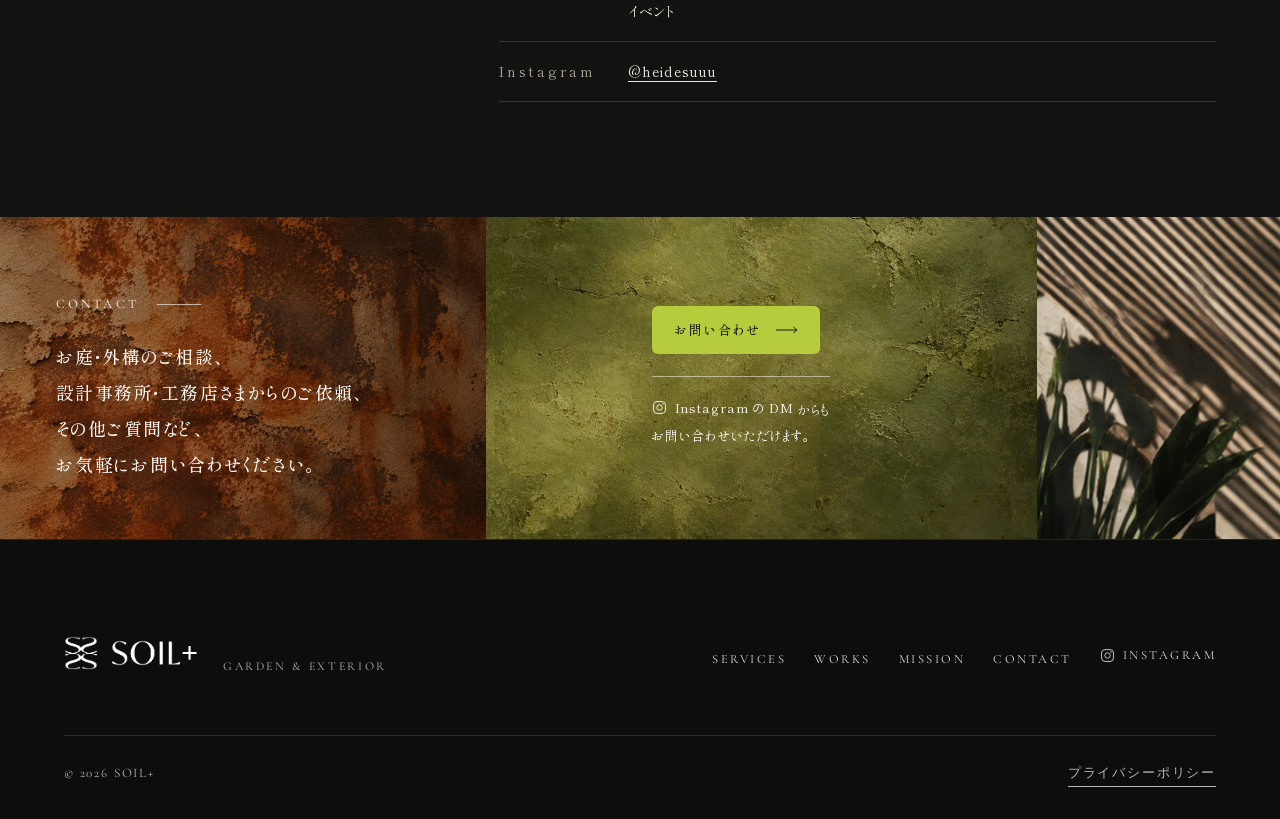
==== commit 9848e6da: "Add files via upload" ====
--- a/index.html
+++ b/index.html
@@ -106,11 +106,11 @@
 <link rel="preconnect" href="https://fonts.googleapis.com">
 <link rel="preconnect" href="https://fonts.gstatic.com" crossorigin>
 <link href="https://fonts.googleapis.com/css2?family=Cormorant+Garamond:ital,wght@0,400;0,500;0,600;1,400;1,500&family=Shippori+Mincho:wght@400;500;600&family=Archivo:wght@500;600;800&display=swap" rel="stylesheet">
-<link rel="stylesheet" href="assets/css/style.css?v=20261024b">
-<link rel="stylesheet" href="assets/css/pages.css?v=20261024b">
-<link rel="stylesheet" href="assets/css/v4.css?v=20261024b">
-<link rel="stylesheet" href="assets/css/motion.css?v=20261024b">
-<link rel="stylesheet" href="assets/css/wood.css?v=20261024b">
+<link rel="stylesheet" href="assets/css/style.css?v=20261024e">
+<link rel="stylesheet" href="assets/css/pages.css?v=20261024e">
+<link rel="stylesheet" href="assets/css/v4.css?v=20261024e">
+<link rel="stylesheet" href="assets/css/motion.css?v=20261024e">
+<link rel="stylesheet" href="assets/css/wood.css?v=20261024e">
 <noscript><style>.splash{display:none}.hero__img{opacity:1;transform:none}.hero__title span{transform:none}.hero__sub,.hero__shade,.header{opacity:1}.header{pointer-events:auto}[data-reveal]{opacity:1;transform:none}html.is-locked{overflow:auto}</style></noscript>
 </head>
 <body class="has-wood">
@@ -207,7 +207,7 @@
       <p class="label">Concept</p>
       <h2 class="concept__lead">A landscape that belongs here.</h2>
       <div class="concept__text">
-        <p class="fit" style="--n:17.3"><span class="l">庭を、植物だけで考えない。</span><br><span class="l">土、石、鉄、建物、光と影、</span><br><span class="l">そこで暮らす人。</span><br><span class="l">その組み合わせを読み解き、</span><br><span class="l">その場所にしかない景色をつくる。</span><br><span class="l">植えた日より、十年後が美しい庭を。</span></p>
+        <p class="fit" style="--n:21.3"><span class="l">庭を、植物だけで考えない。</span><br><span class="l">土、石、鉄、建物、光と影、<br>そこで暮らす人。</span><br><span class="l">その組み合わせを読み解き、</span><br><span class="l">その場所にしかない景色をつくる。</span><br><span class="l">植えた日より、十年後が美しい庭を。</span></p>
       </div>
     </div>
     <figure class="c3__side" data-reveal><img src="assets/img/real-yucca.jpg" alt="細い葉を放射状に広げたユッカ・ロストラータ" loading="lazy"></figure>
@@ -218,31 +218,31 @@
     <div class="container">
       <p class="label">Services</p>
       <h2 class="jp-h">仕事の内容</h2>
-      <p class="svc5__lead fit" style="--n:16.3"><span class="l">個人のお宅の庭から、</span><span class="l">工務店・設計事務所の外構まで。</span><span class="l">設計から施工、植えたあとの</span><span class="l">手入れまで一貫して受けています。</span></p>
+      <p class="svc5__lead fit" style="--n:25.3"><span class="l">個人のお宅の庭から、工務店・設計事務所の外構まで。</span><br><span class="l">設計から施工、植えたあとの手入れまで一貫して</span><span class="l">受けています。</span></p>
       <div class="svc5__list">
         <article class="svc5__row">
           <h3>Exterior Works<small>外構・エクステリア工事</small></h3>
-          <p class="fit" style="--n:13.3"><span class="l">門まわり、アプローチ、</span><span class="l">塀、駐車場、ウッドデッキ。</span><br><span class="l">植栽と同じ目線で、</span><span class="l">建物まわりを</span><span class="l">まとめて施工します。</span></p>
+          <p class="fit" style="--n:25.3"><span class="l">門まわり、アプローチ、塀、駐車場、ウッドデッキ。</span><br><span class="l">植栽と同じ目線で、建物まわりをまとめて施工します。</span></p>
           <figure class="svc5__thumb"><img src="assets/img/real-agave-wall-s.jpg" alt="ブロック塀の植え込みに据えたアガベと石" loading="lazy" width="640" height="1140"></figure>
         </article>
         <article class="svc5__row">
           <h3>Garden Design<small>ガーデンデザイン</small></h3>
-          <p class="fit" style="--n:14.3"><span class="l">土づくりから、</span><span class="l">木と石の配置、下草まで。</span><br><span class="l">住まいの庭、店先、</span><span class="l">施設の植栽はお任せください。</span></p>
+          <p class="fit" style="--n:25.3"><span class="l">土づくりから、</span><span class="l">木と石の配置、下草まで。</span><br><span class="l">住まいの庭、店先、</span><span class="l">施設の植栽はお任せください。</span></p>
           <figure class="svc5__thumb"><img src="assets/img/real-planting-s.jpg" alt="ユッカの株元にしゃがんで植栽を手入れする代表・平" loading="lazy" width="640" height="1140"></figure>
         </article>
         <article class="svc5__row">
           <h3>Plants &amp; Goods<small>植物・鉢の販売</small></h3>
-          <p class="fit" style="--n:13.3"><span class="l">鉢植えの植物や鉢を</span><span class="l">販売しています。</span><br><span class="l">商品は <a href="https://www.instagram.com/heidesuuu/" target="_blank" rel="noopener">Instagram</a> の</span><span class="l">ショップからご覧ください。</span></p>
+          <p class="fit" style="--n:25.3"><span class="l">鉢植えの植物や鉢を</span><span class="l">販売しています。</span><br><span class="l"><a href="contact.html">お問い合わせ</a>もしくは</span><span class="l"><a href="https://www.instagram.com/heidesuuu/" target="_blank" rel="noopener">Instagram</a>からご注文ください。</span></p>
           <figure class="svc5__thumb"><img src="assets/img/real-philodendron-s.jpg" alt="素焼きの鉢に植えたフィロデンドロン" loading="lazy" width="640" height="1140"></figure>
         </article>
         <article class="svc5__row">
           <h3>Pruning<small>剪定・手入れ</small></h3>
-          <p class="fit" style="--n:13.3"><span class="l">剪定、施肥、植え替え。</span><span class="l">クレーンを使う松の移植や、</span><span class="l">伐採のような大きな仕事も</span><span class="l">引き受けます。</span></p>
+          <p class="fit" style="--n:25.3"><span class="l">剪定、施肥、植え替え。クレーンを使う</span><br><span class="l">松の移植や、伐採のような大きな仕事も引き受けます。</span></p>
           <figure class="svc5__thumb"><img src="assets/img/real-pruning-s.jpg" alt="モミジの枝を剪定する代表・平" loading="lazy" width="640" height="1140"></figure>
         </article>
         <article class="svc5__row">
           <h3>Events<small>イベント</small></h3>
-          <p class="fit" style="--n:13.3"><span class="l">催しや展示の植物の演出、</span><span class="l">植物の出店。</span><br><span class="l">搬入から撤収まで行います。</span></p>
+          <p class="fit" style="--n:25.3"><span class="l">催しや展示の植物の演出、</span><span class="l">植物の出店。</span><br><span class="l">搬入から撤収まで行います。</span></p>
           <figure class="svc5__thumb"><img src="assets/img/real-palm-shop-s.jpg" alt="店内にヤシの鉢を据える代表・平" loading="lazy" width="640" height="1140"></figure>
         </article>
       </div>
@@ -293,13 +293,13 @@
       <p class="label">Flow</p>
       <h2 class="jp-h">ご依頼の流れ</h2>
       <ol>
-        <li><b>01</b><h3>お問い合わせ</h3><p class="fit" style="--n:15.4"><span class="l">お問い合わせフォーム、または</span><span class="l">Instagram の DM にて承ります。</span></p><a class="step-cta" href="contact.html">お問い合わせはこちら<svg aria-hidden="true" width="22" height="8"><use href="#arrow"></use></svg></a></li>
-        <li><b>02</b><h3>現地調査</h3><p class="fit" style="--n:12.3"><span class="l">現地で日当たりや</span><span class="l">土の状態を確認し、</span><span class="l">暮らし方やお庭の使い方を</span><span class="l">うかがいます。</span></p></li>
-        <li><b>03</b><h3>お見積り</h3><p class="fit" style="--n:16.3"><span class="l">プランとお見積りをご提示します。</span><span class="l">内容にご納得いただいたうえで、</span><span class="l">施工へ進みます。</span></p></li>
-        <li><b>04</b><h3>施工</h3><p class="fit" style="--n:11.3"><span class="l">土をつくり、石を据え、</span><span class="l">木を植えます。</span><span class="l">外構工事もまとめて</span><span class="l">お任せいただけます。</span></p></li>
-        <li><b>05</b><h3>アフターケア</h3><p class="fit" style="--n:15.3"><span class="l">完成して終わりではありません。</span><span class="l">植栽のお手入れや</span><span class="l">定期的なメンテナンスまで</span><span class="l">お任せください。</span></p></li>
+        <li><b>01</b><h3>お問い合わせ</h3><p class="fit" style="--n:20.3"><span class="l">お問い合わせフォーム、または</span><span class="l">Instagram の DM にて承ります。</span></p><a class="step-cta" href="contact.html">お問い合わせはこちら<svg aria-hidden="true" width="22" height="8"><use href="#arrow"></use></svg></a></li>
+        <li><b>02</b><h3>現地調査</h3><p class="fit" style="--n:20.3"><span class="l">現地で日当たりや土の状態を確認し、</span><br><span class="l">暮らし方やお庭の使い方を伺います。</span></p></li>
+        <li><b>03</b><h3>お見積り</h3><p class="fit" style="--n:20.3"><span class="l">プランとお見積りをご提示します。</span><span class="l">内容にご納得いただいたうえで、</span><span class="l">施工へ進みます。</span></p></li>
+        <li><b>04</b><h3>施工</h3><p class="fit" style="--n:20.3"><span class="l">土をつくり、石を据え、木を植えます。</span><br><span class="l">外構工事もまとめてお任せいただけます。</span></p></li>
+        <li><b>05</b><h3>アフターケア</h3><p class="fit" style="--n:20.3"><span class="l">完成して終わりではありません。</span><br><span class="l">植栽のお手入れや定期的なメンテナンスまで</span><br><span class="l">お任せください。</span></p></li>
       </ol>
-      <p class="steps__note fit" style="--n:16.3"><span class="l">和歌山県内の現地調査は無料です。</span><span class="l">県外の場合は、</span><span class="l">地域に応じてご相談ください。</span></p>
+      <p class="steps__note fit" style="--n:20.3"><span class="l">和歌山県内の現地調査は無料です。</span><span class="l">県外の場合は、</span><span class="l">地域に応じてご相談ください。</span></p>
     </div>
   </section>
 
@@ -317,7 +317,7 @@
           <dt>所在地</dt><dd>和歌山県和歌山市</dd>
           <dt>メール</dt><dd><a href="mailto:soilplus.jp@gmail.com">soilplus.jp@gmail.com</a></dd>
           <dt>対応エリア</dt><dd>関西全域</dd>
-          <dt>事業内容</dt><dd class="fit" style="--n:12.3"><span class="l">外構・エクステリア工事／</span><span class="l">ガーデンデザイン／</span><span class="l">植物・鉢の販売／</span><span class="l">剪定・手入れ／イベント</span></dd>
+          <dt>事業内容</dt><dd class="fit" style="--n:11.3"><span class="l">外構・エクステリア工事</span><br><span class="l">ガーデンデザイン</span><br><span class="l">植物・鉢の販売</span><br><span class="l">剪定・手入れ</span><br><span class="l">イベント</span></dd>
           <dt>Instagram</dt><dd><a href="https://www.instagram.com/heidesuuu/" target="_blank" rel="noopener">@heidesuuu</a></dd>
         </dl>
       </div>
@@ -363,7 +363,7 @@
   </div>
 </footer>
 
-<script src="assets/js/main.js?v=20261024b"></script>
-<script src="assets/js/motion.js?v=20261024b"></script>
+<script src="assets/js/main.js?v=20261024e"></script>
+<script src="assets/js/motion.js?v=20261024e"></script>
 </body>
 </html>
--- a/assets/css/wood.css
+++ b/assets/css/wood.css
@@ -234,3 +234,28 @@
   .rep-grid { grid-template-columns: 1fr; }
   .rep-grid .rep__fig { grid-column: 1; grid-row: auto; margin-top: 8px; }
 }
+
+/* ==========================================================================
+   2026-10-24 スマホの改行を全機種で同一にする
+   文章は <span class="l"> で1行ずつ区切ってある（PCではつながって流れる）。
+   スマホでは1行＝1行で折り返さず、最長行（--n 文字ぶん）が必ず収まるよう
+   文字サイズを通常サイズを上限に縮める。<br> はPC専用の改行。
+   ========================================================================== */
+html { -webkit-text-size-adjust: 100%; text-size-adjust: 100%; }
+@media (max-width: 600px) {
+  .fit br { display: none; }
+  .fit { container-type: inline-size; word-break: normal; }
+  .fit .l { display: block; white-space: nowrap; font-size: min(1em, calc(100cqi / (var(--n) * 1.17))); }
+  .fit .l .nw { display: inline; }
+}
+@supports not (width: 1cqi) {
+  @media (max-width: 600px) { .fit .l { white-space: normal; font-size: 1em; } }
+}
+/* Works 目次：スマホでは名前とタグを必ず2行に分ける（機種で折返しが変わらないように） */
+@media (max-width: 820px) {
+  .wnav a { flex-direction: column; flex-wrap: nowrap; align-items: flex-start; gap: 2px; }
+  .wnav a { display: grid; grid-template-columns: 34px 1fr; }
+  .wnav b { grid-row: 1 / span 2; }
+}
+.sp-br { display: none; }
+@media (max-width: 600px) { .sp-br { display: inline; } }
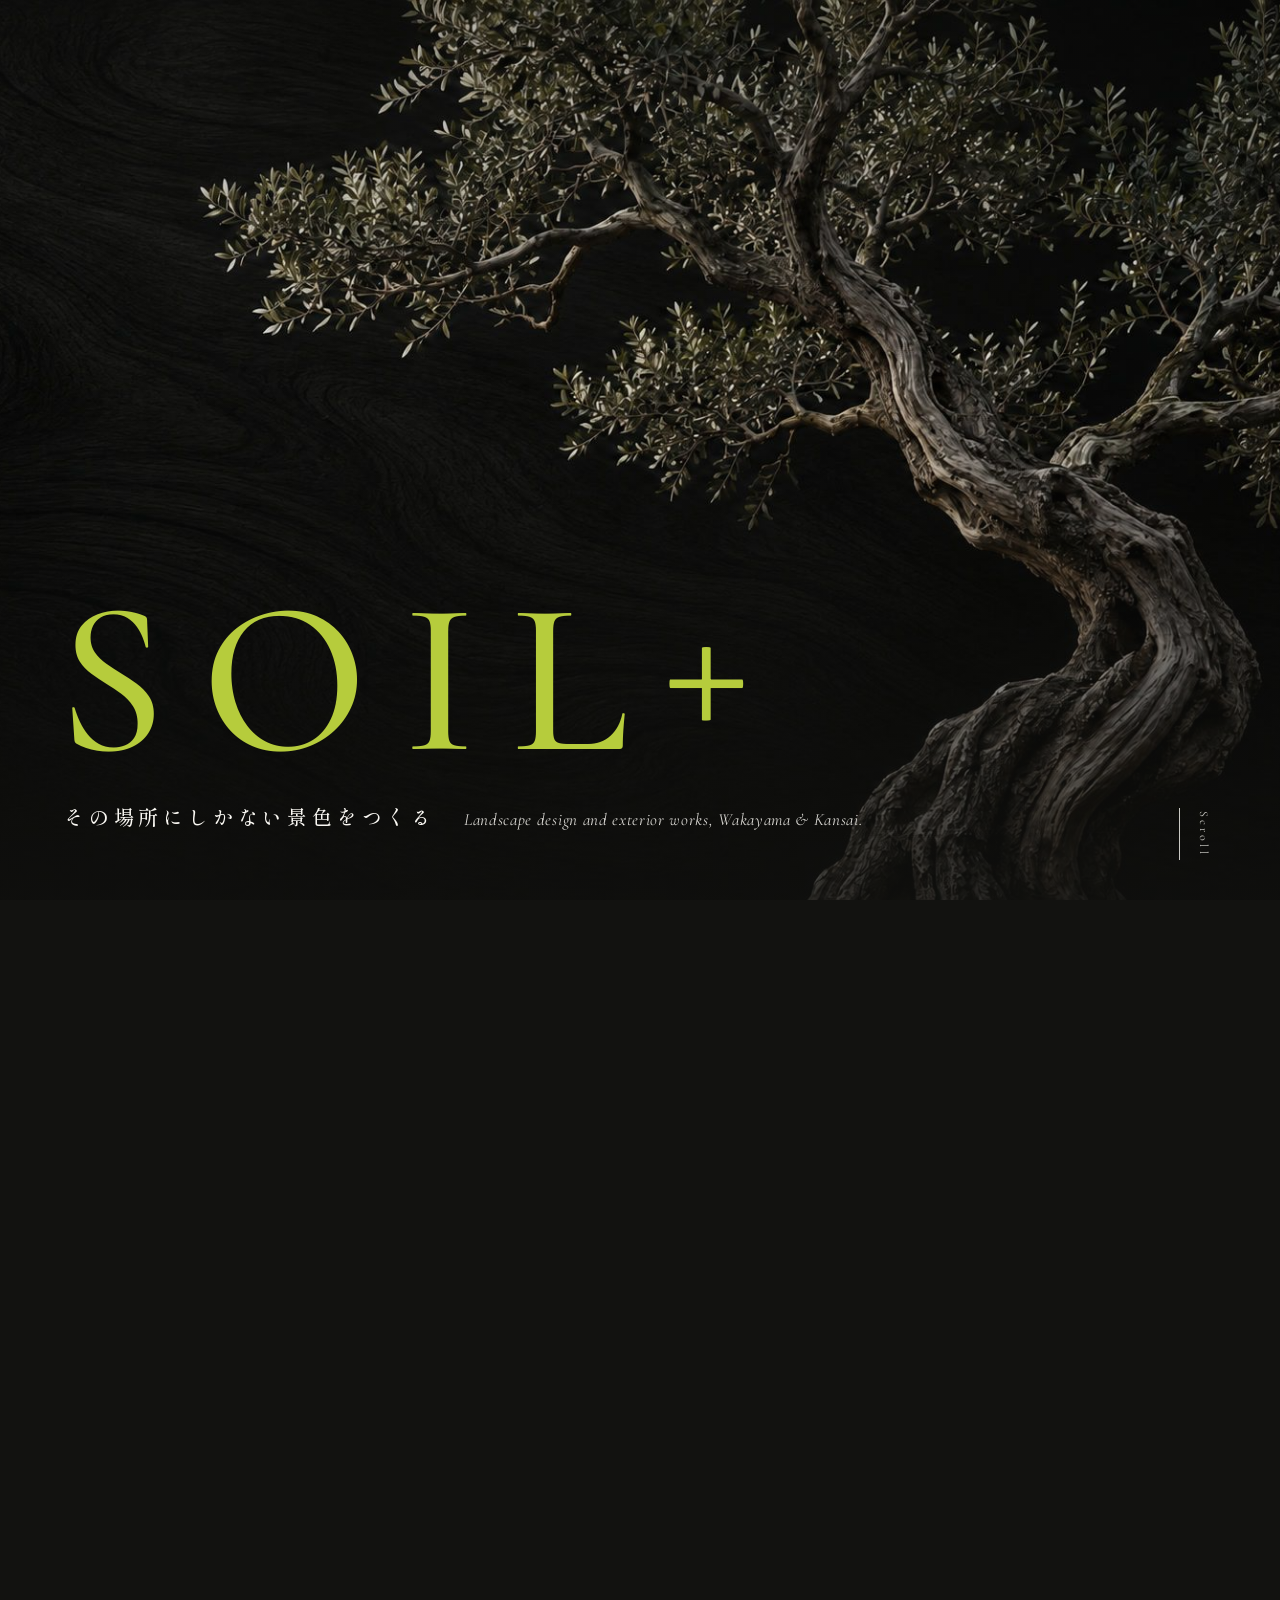
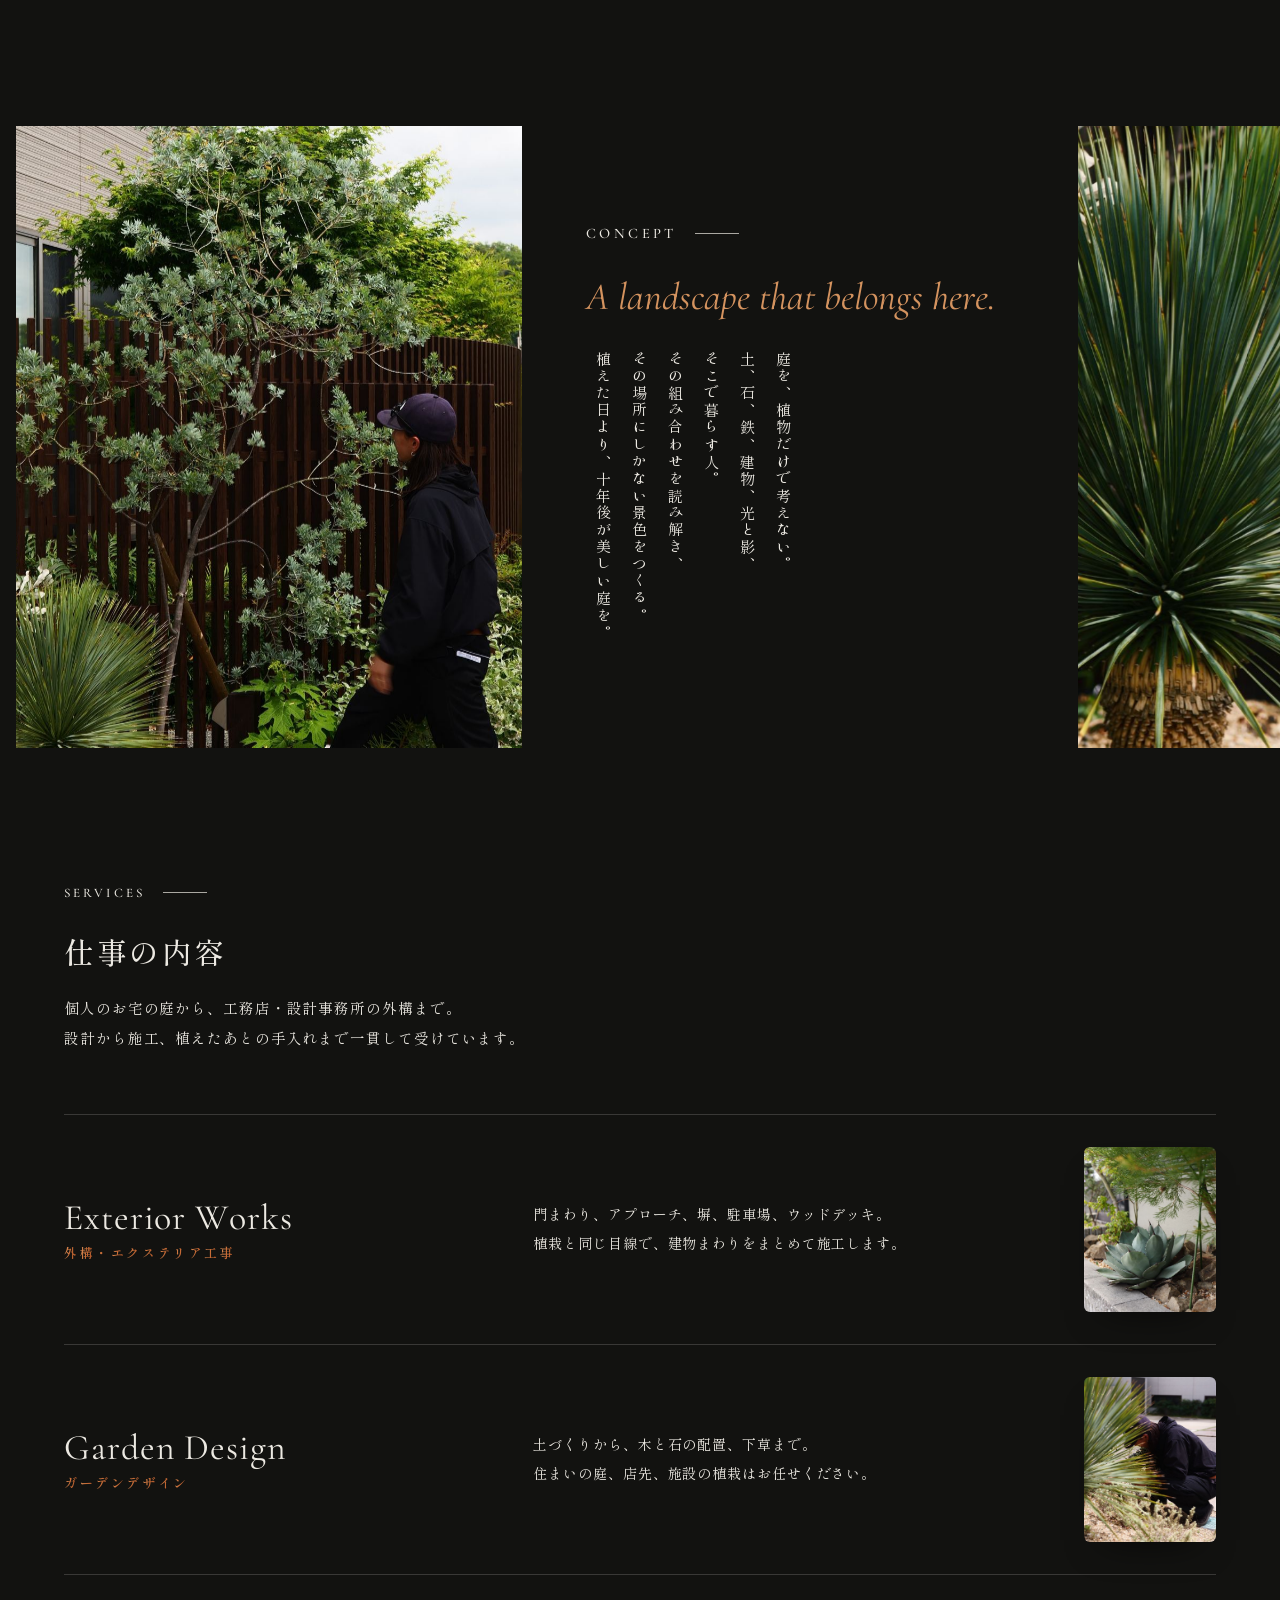
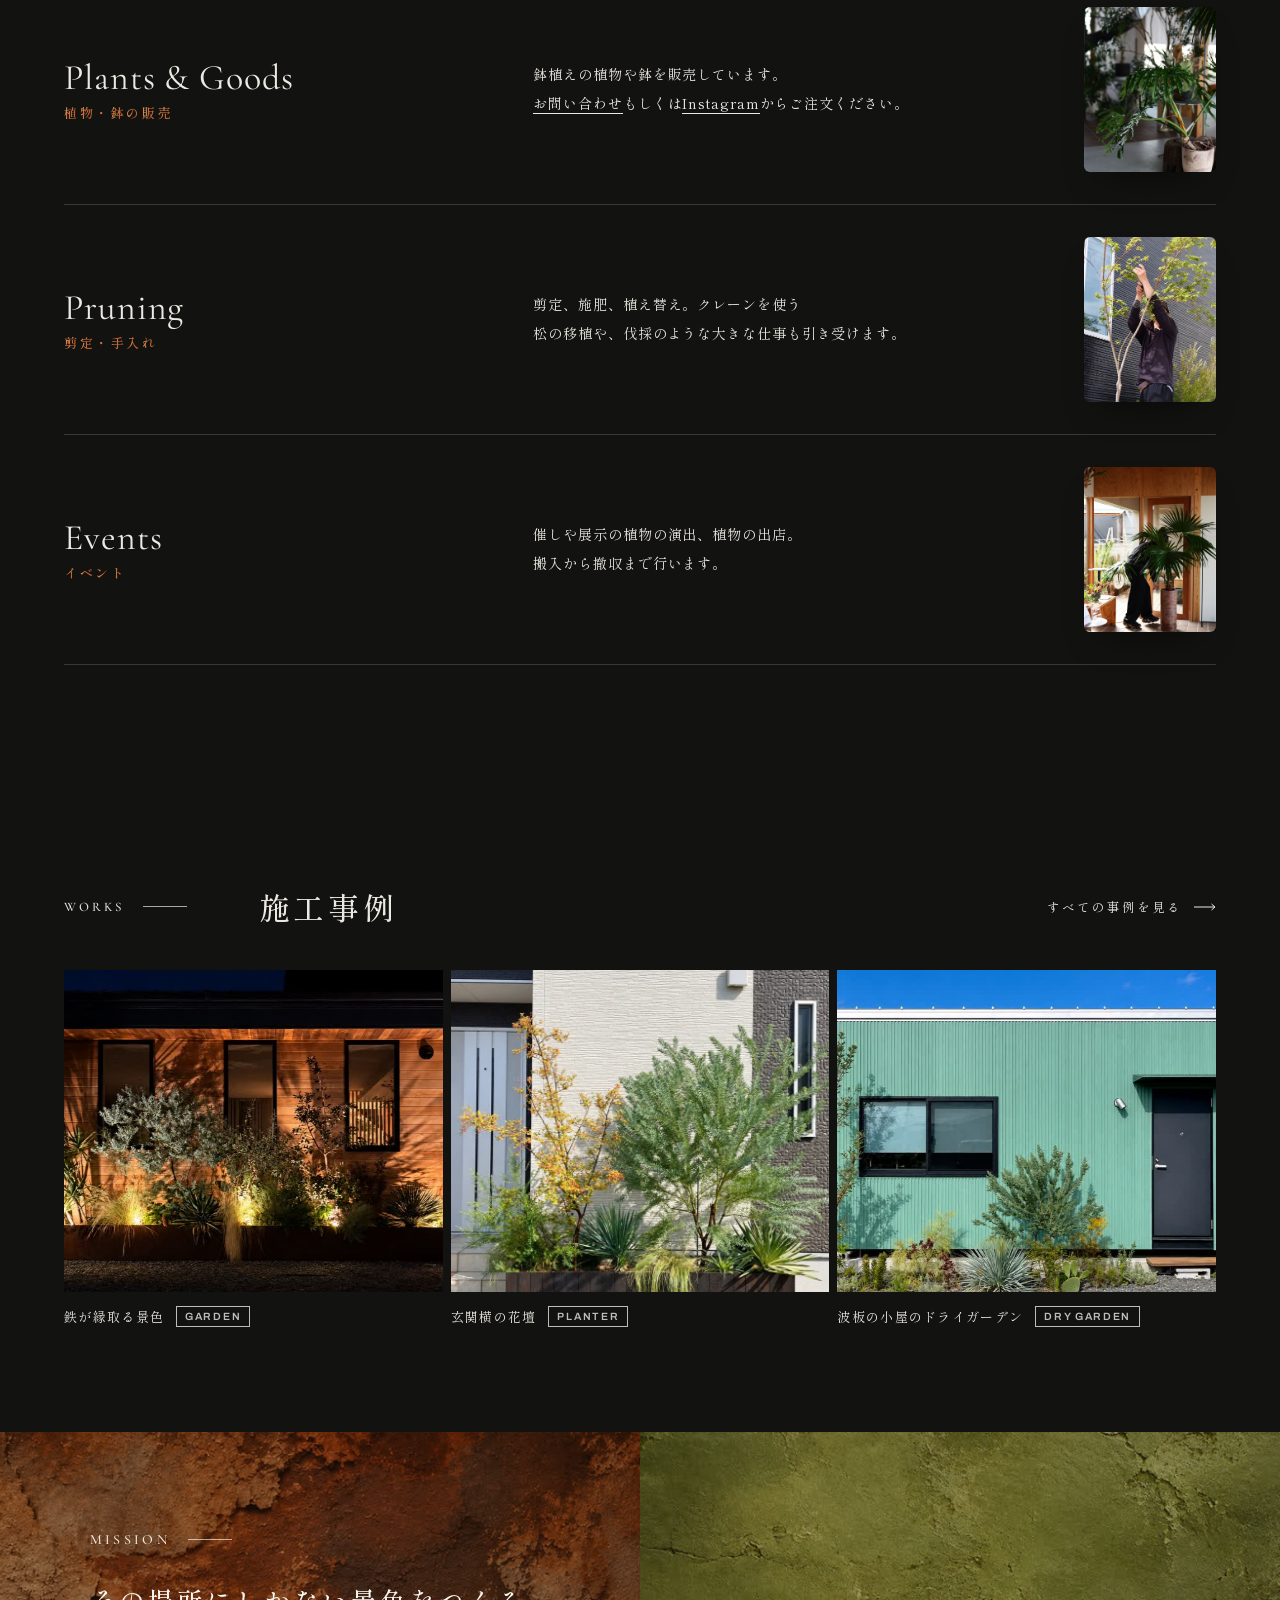
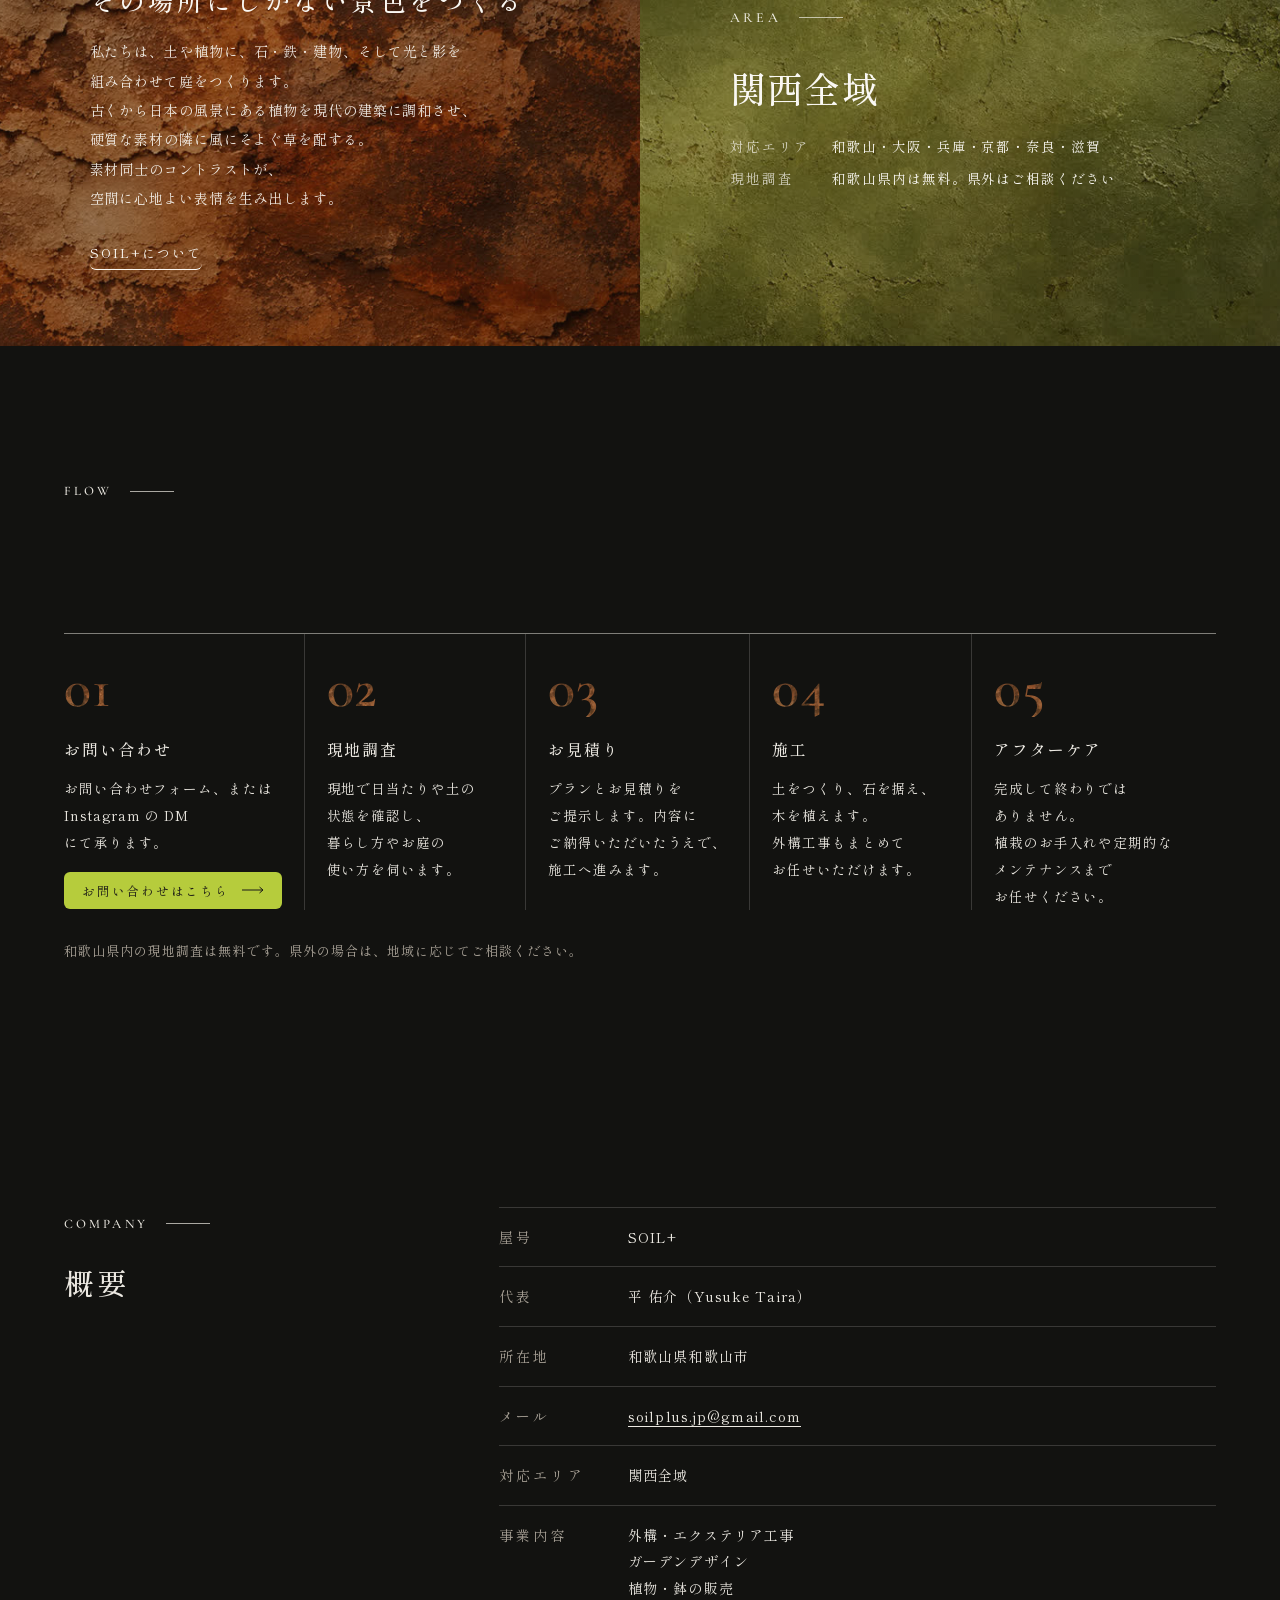
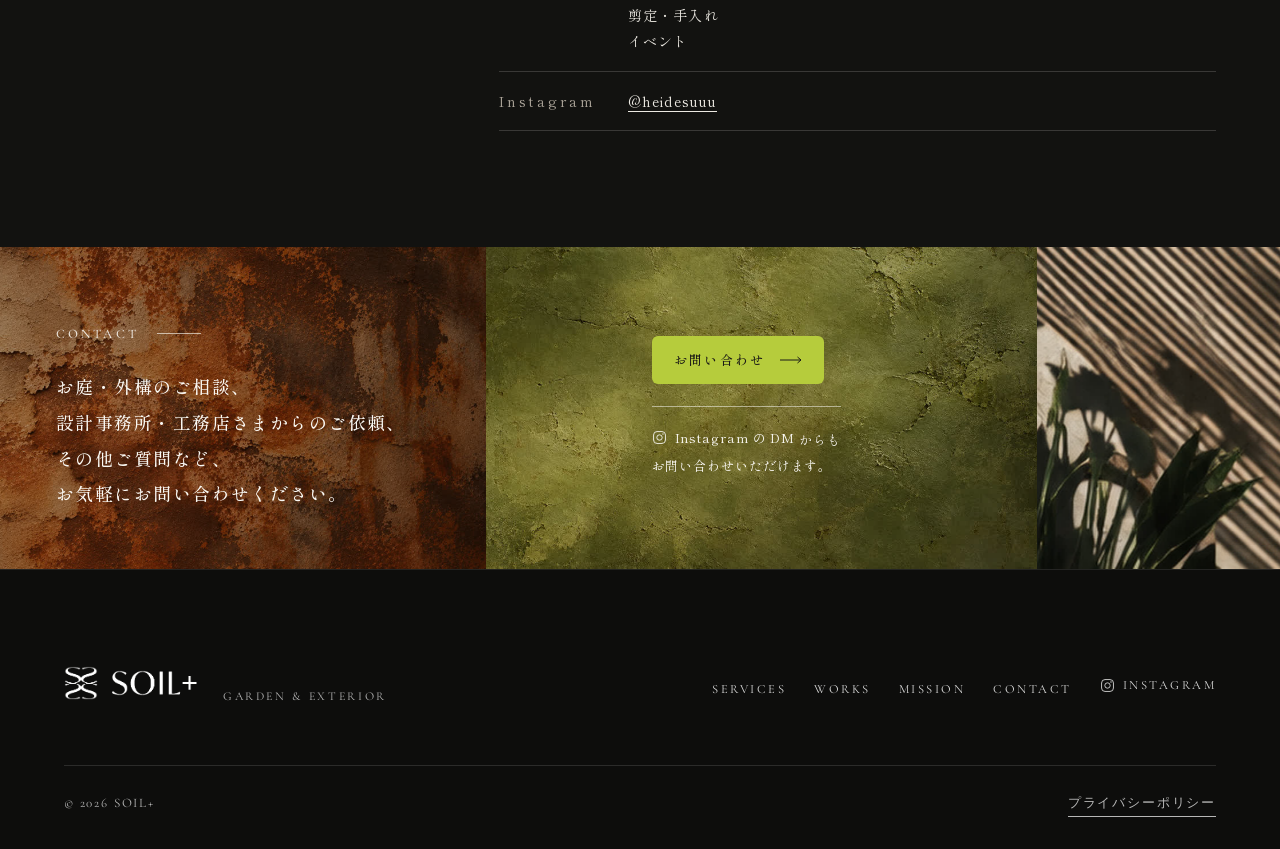
==== commit 34830552: "Add files via upload" ====
--- a/index.html
+++ b/index.html
@@ -3,6 +3,7 @@
 <head>
 <meta charset="utf-8">
 <meta name="viewport" content="width=device-width, initial-scale=1">
+<meta name="google-site-verification" content="9ThUnV8A3l7HXho2uFFPxLin9BAdpwn1QZpffjf5WV0" />
 <meta name="referrer" content="strict-origin-when-cross-origin">
 <meta name="format-detection" content="telephone=no">
 <link rel="icon" href="assets/img/favicon-leaf.png">
@@ -95,7 +96,6 @@
 </script>
 <title>SOIL+ — 外構・ガーデンデザイン｜和歌山・関西</title>
 <meta name="description" content="和歌山市の造園・外構「SOIL+（ソイルプラス）」。和歌山・大阪など関西全域で、外構・エクステリア工事、ドライガーデンなどのガーデンデザイン、剪定・手入れを行います。和歌山県内は現地調査無料。">
-<meta name="robots" content="noindex, nofollow"><!-- 公開時に外す -->
 <meta property="og:title" content="SOIL+ — 外構・ガーデンデザイン">
 <meta property="og:description" content="その場所にしかない景色をつくる">
 <meta property="og:type" content="website">
@@ -105,7 +105,17 @@
 <meta property="og:locale" content="ja_JP">
 <link rel="preconnect" href="https://fonts.googleapis.com">
 <link rel="preconnect" href="https://fonts.gstatic.com" crossorigin>
-<link href="https://fonts.googleapis.com/css2?family=Cormorant+Garamond:ital,wght@0,400;0,500;0,600;1,400;1,500&family=Shippori+Mincho:wght@400;500;600&family=Archivo:wght@500;600;800&display=swap" rel="stylesheet">
+<link href="https://fonts.googleapis.com/css2?family=Cormorant+Garamond:ital,wght@0,400;0,500;0,600;1,400;1,500&family=Archivo:wght@500;600;800&display=swap" rel="stylesheet">
+<!-- 2026-11-20 表示速度：和文の明朝体はサイトで使う文字だけの版をサイト内から読む（見た目は同じ Shippori Mincho） -->
+<link rel="preload" href="assets/fonts/shippori-regular.woff2" as="font" type="font/woff2" crossorigin>
+<style>
+@font-face { font-family: "Shippori Mincho"; font-weight: 400; font-style: normal; font-display: swap; src: url(assets/fonts/shippori-regular.woff2) format("woff2"); }
+@font-face { font-family: "Shippori Mincho"; font-weight: 500; font-style: normal; font-display: swap; src: url(assets/fonts/shippori-medium.woff2) format("woff2"); }
+@font-face { font-family: "Shippori Mincho"; font-weight: 600; font-style: normal; font-display: swap; src: url(assets/fonts/shippori-semibold.woff2) format("woff2"); }
+/* スマホは木目背景を小さい版に／ページ移動の幕の写真は幕を使うときだけ読む */
+@media (max-width: 600px) { .woodbg { background-image: url(assets/img/wood-bw-sp.jpg) !important; } }
+.pt:not(.is-cover):not(.is-in):not(.is-out) { background-image: none; }
+</style>
 <link rel="stylesheet" href="assets/css/style.css?v=20261024e">
 <link rel="stylesheet" href="assets/css/pages.css?v=20261024e">
 <link rel="stylesheet" href="assets/css/v4.css?v=20261024e">
--- a/assets/css/wood.css
+++ b/assets/css/wood.css
@@ -259,3 +259,16 @@
 }
 .sp-br { display: none; }
 @media (max-width: 600px) { .sp-br { display: inline; } }
+/* 2026-10-24 スマホ：仕事の内容の本文は写真の下まで横幅いっぱいに使う（長い行が小さくなりすぎないように） */
+@media (max-width: 820px) {
+  .svc5__row p { grid-column: 1 / -1; max-width: none; }
+}
+/* 2026-10-24 コンセプト文：flex の中だと幅の基準が0になり文字が消えるので、横幅いっぱいを明示 */
+@media (max-width: 600px) {
+  .concept__text { display: block; }
+  .concept__text p.fit { width: 100%; }
+}
+/* 2026-10-24 スマホ：flex の中に置いた .fit も幅の基準が0にならないよう、常に横幅いっぱいを取る（Contact 帯の Instagram 文が消えていた） */
+@media (max-width: 600px) {
+  .fit { width: 100%; box-sizing: border-box; }
+}
